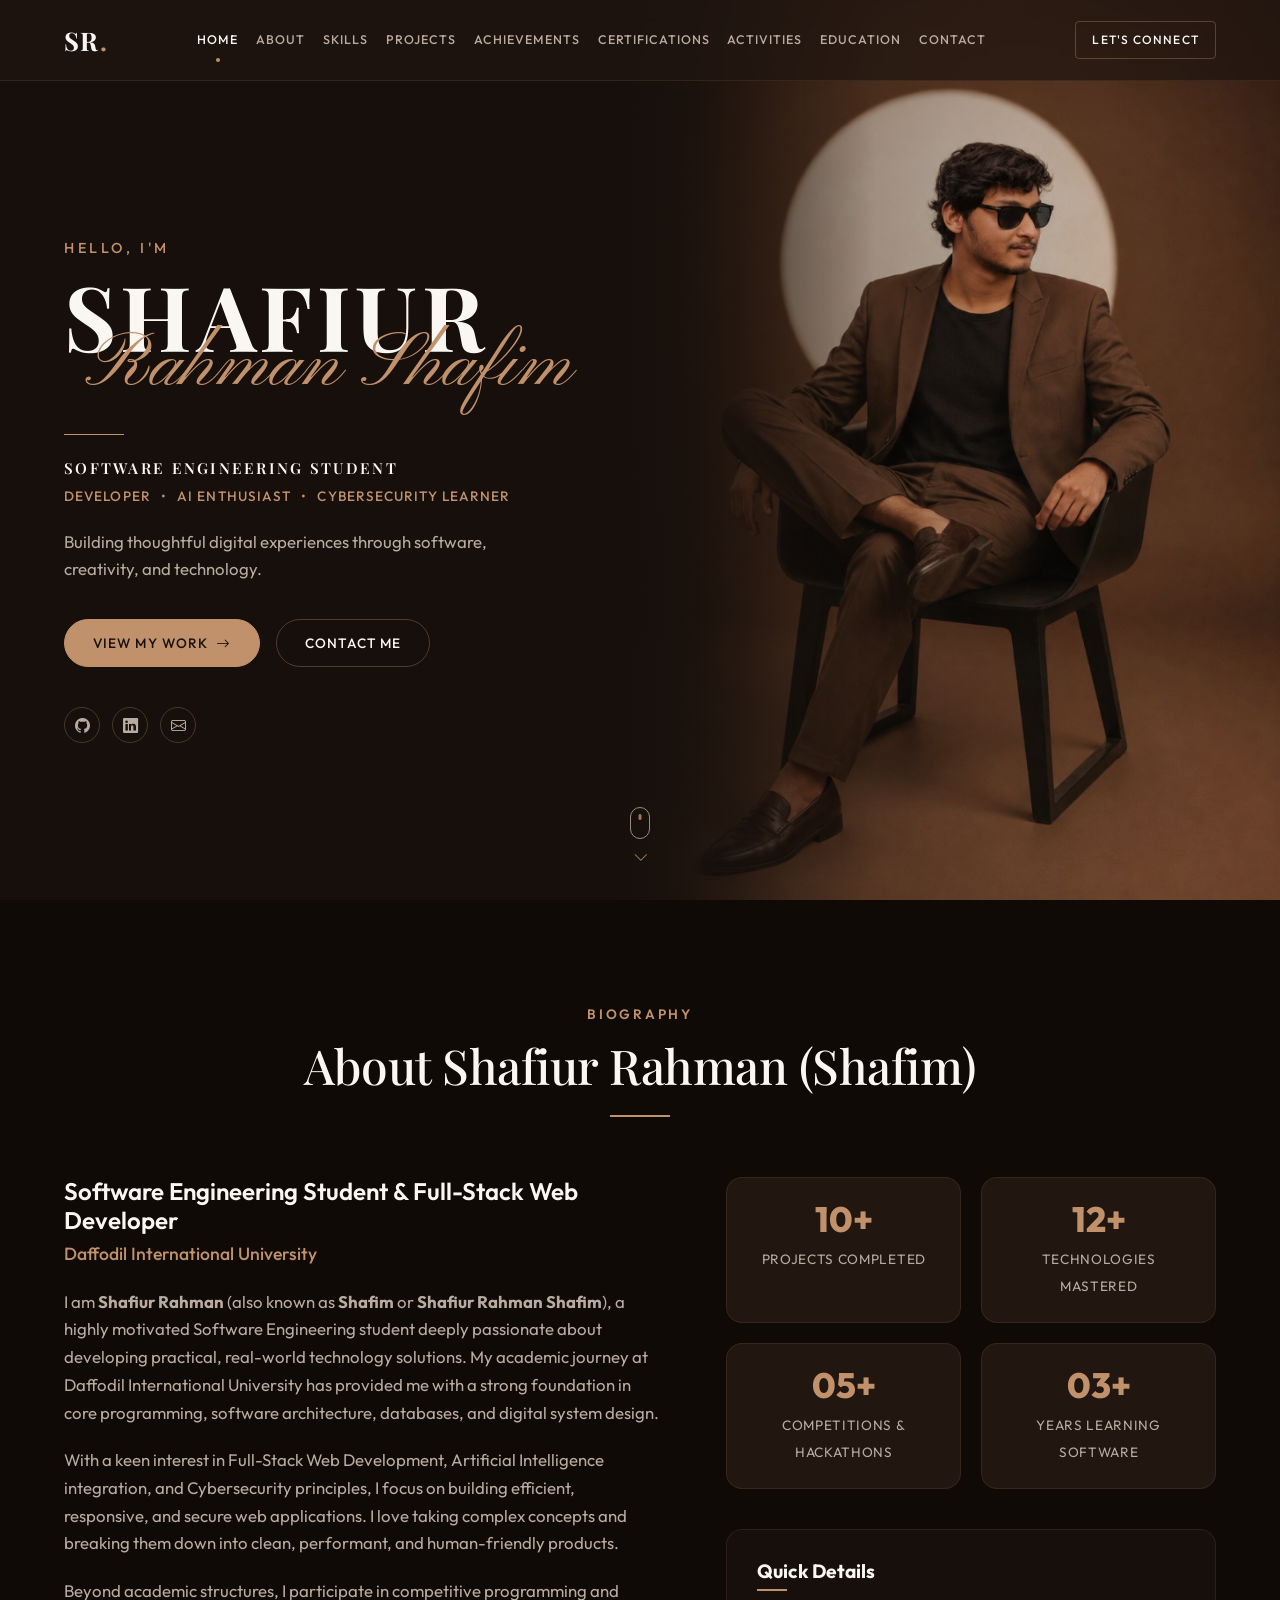
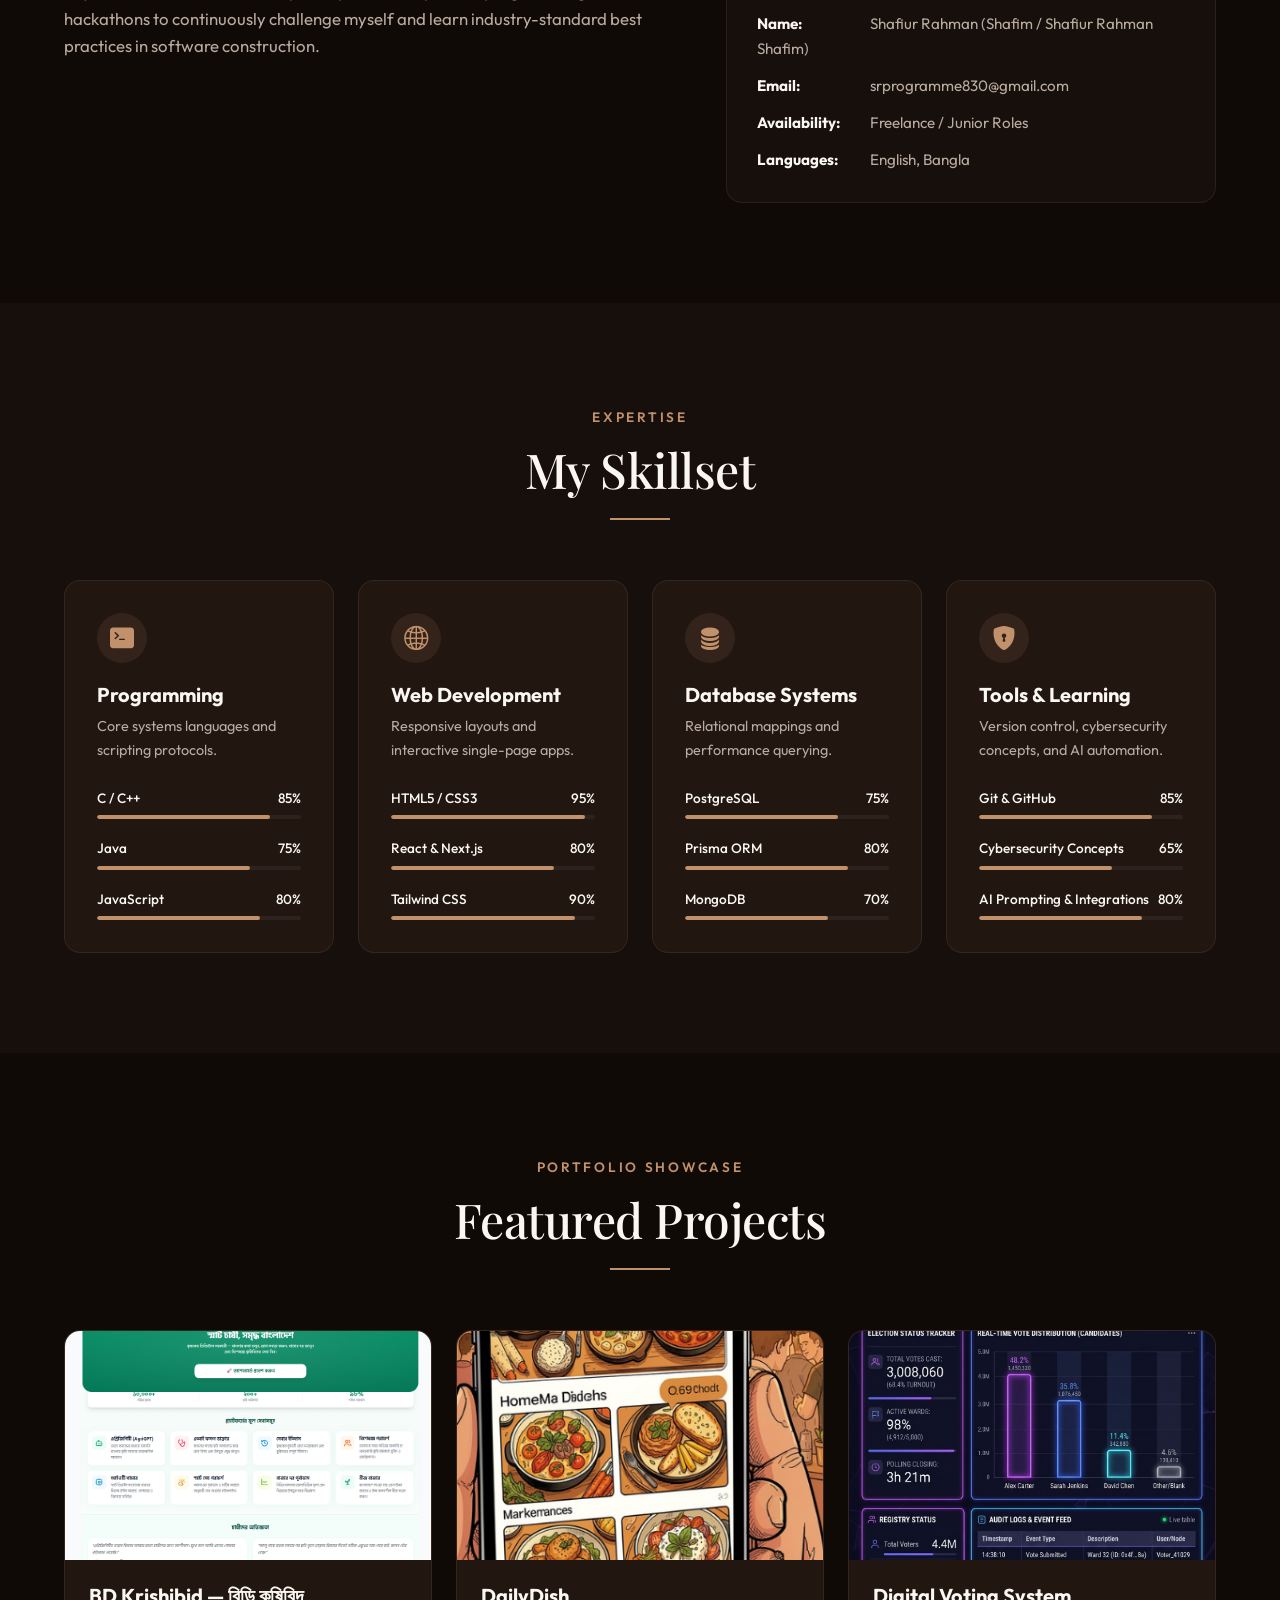
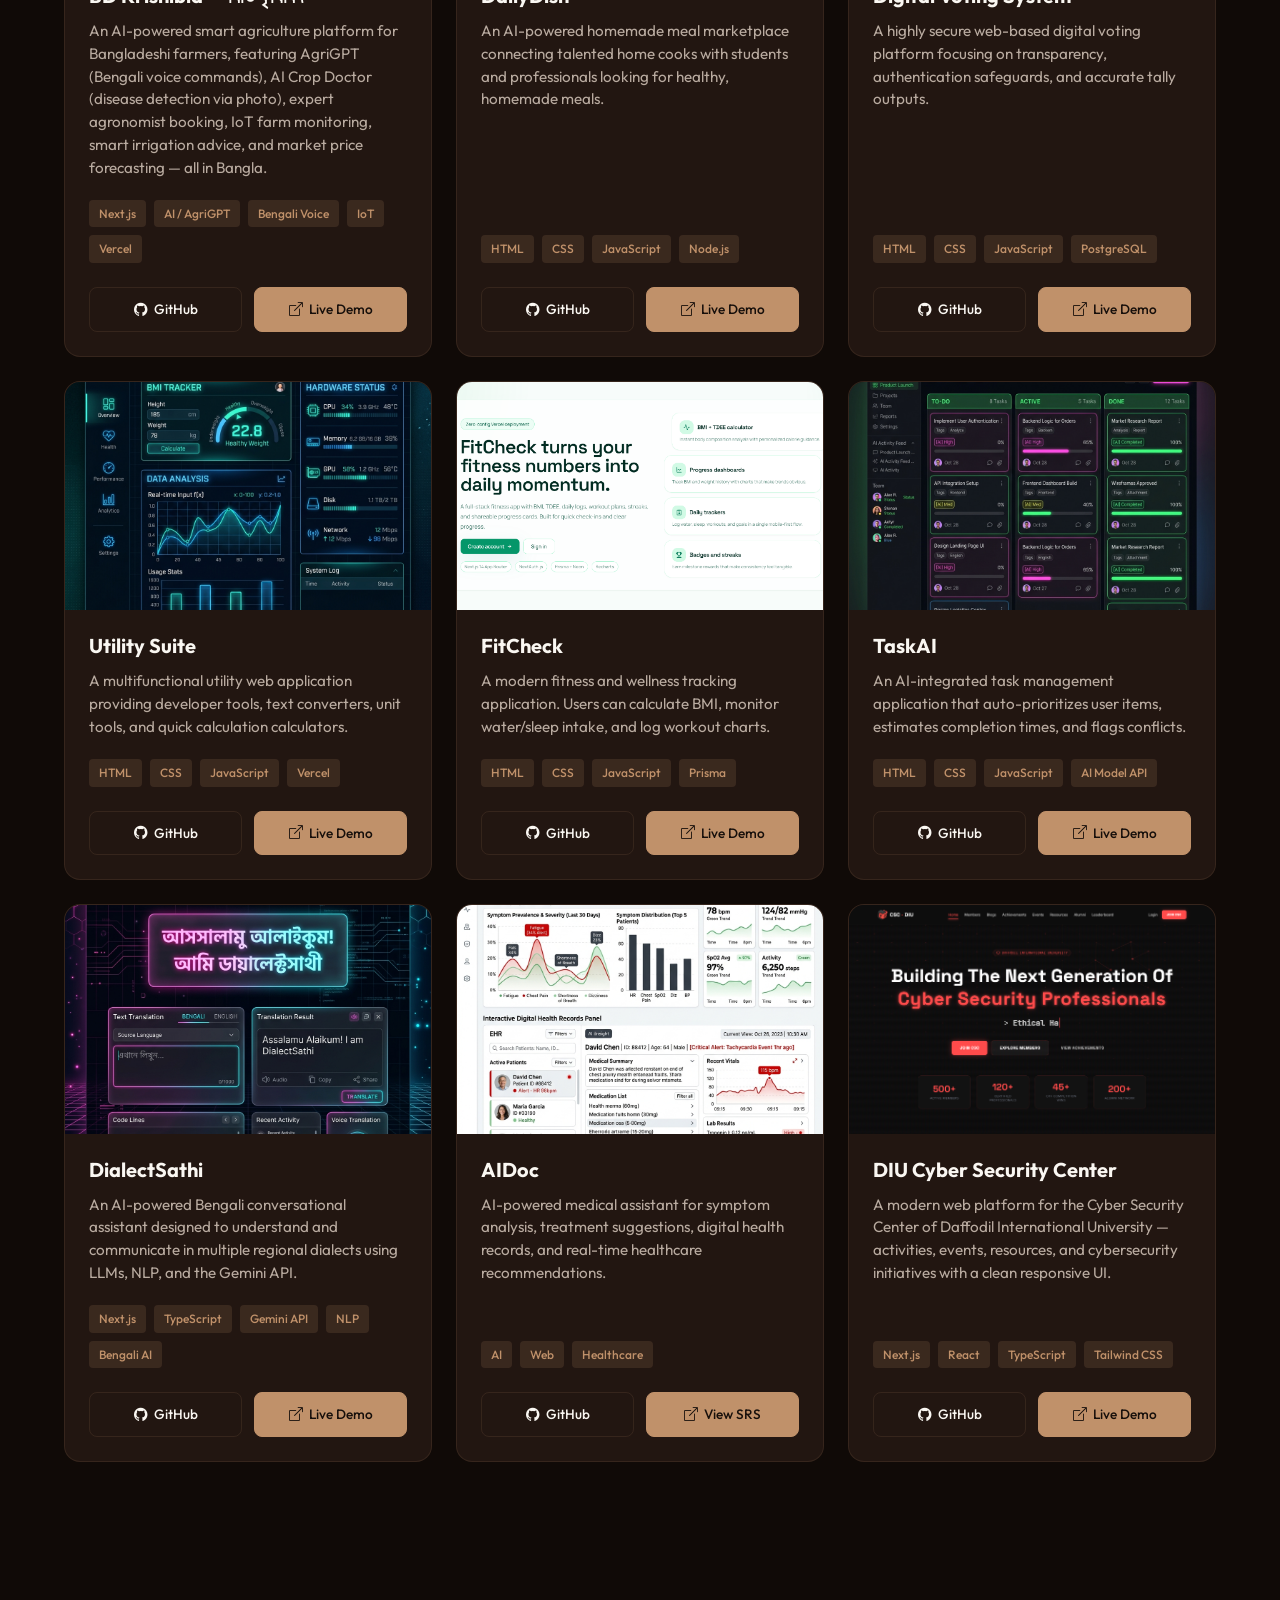
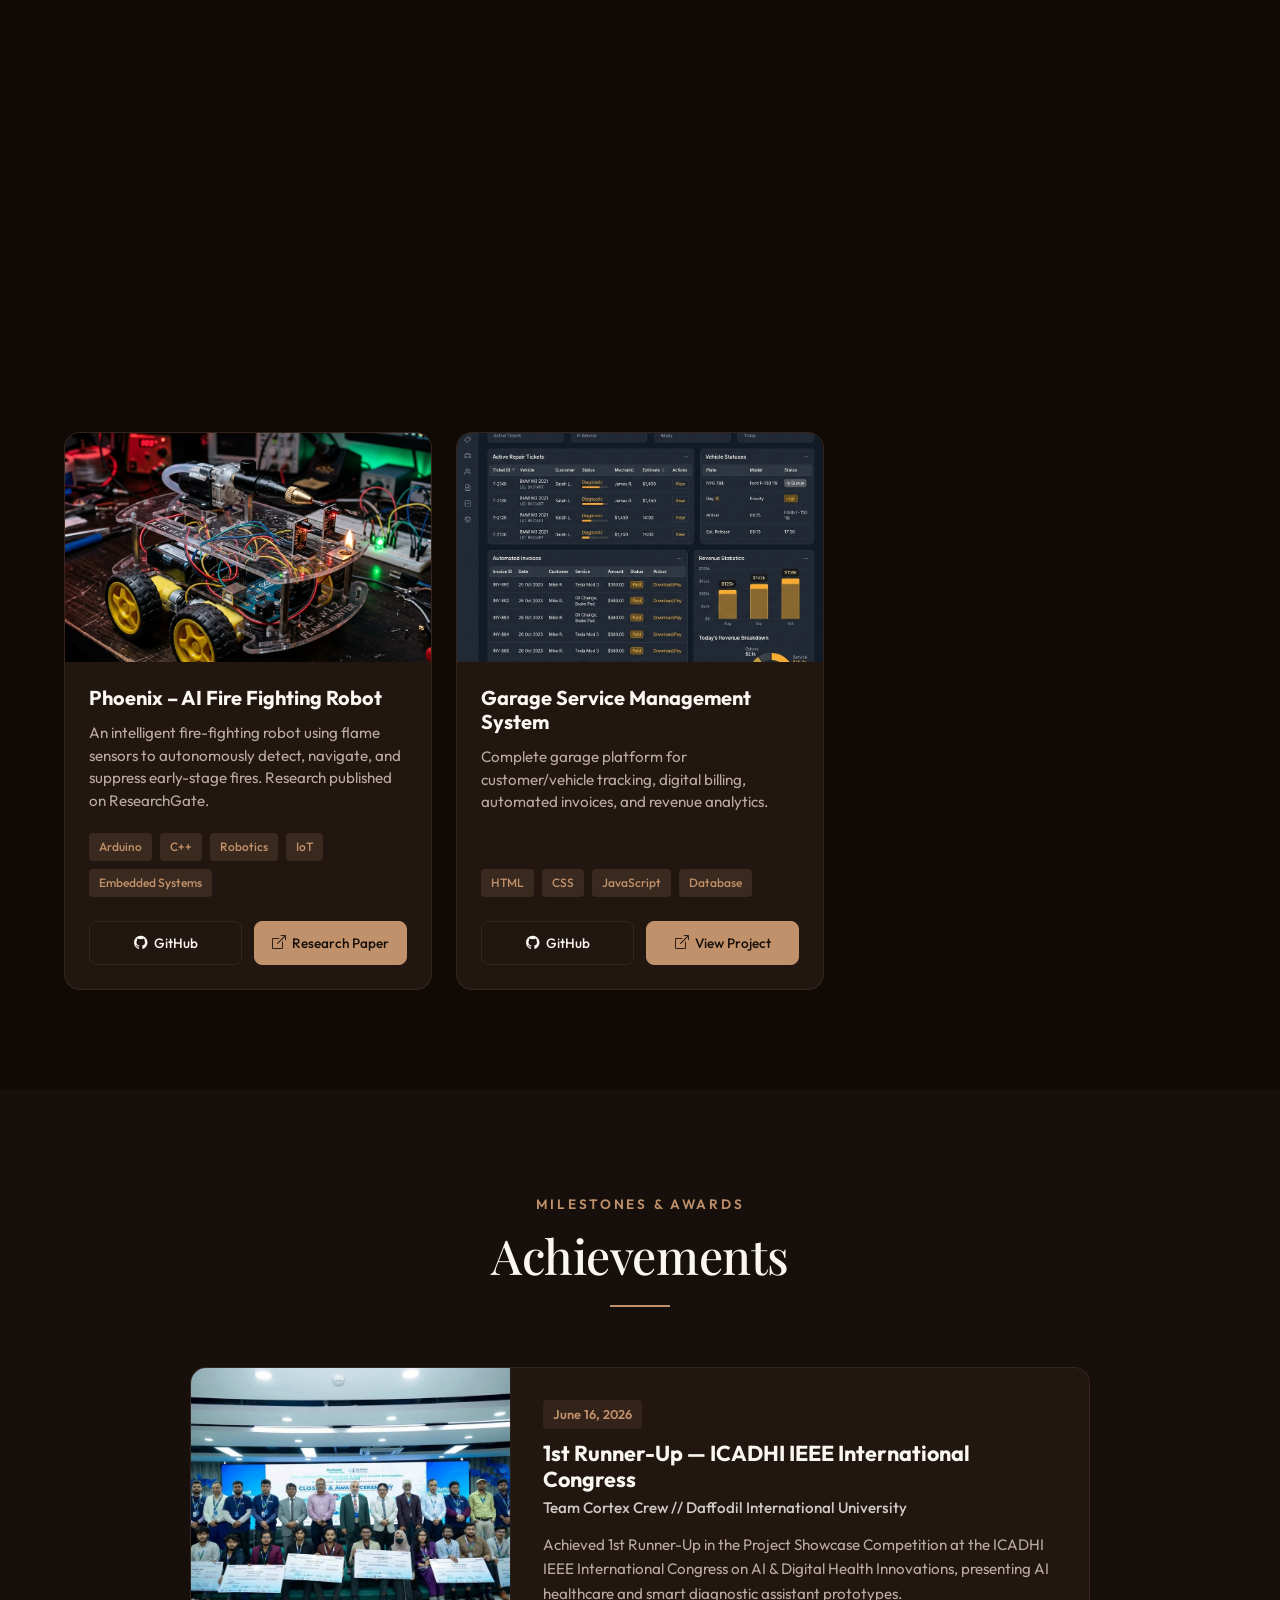
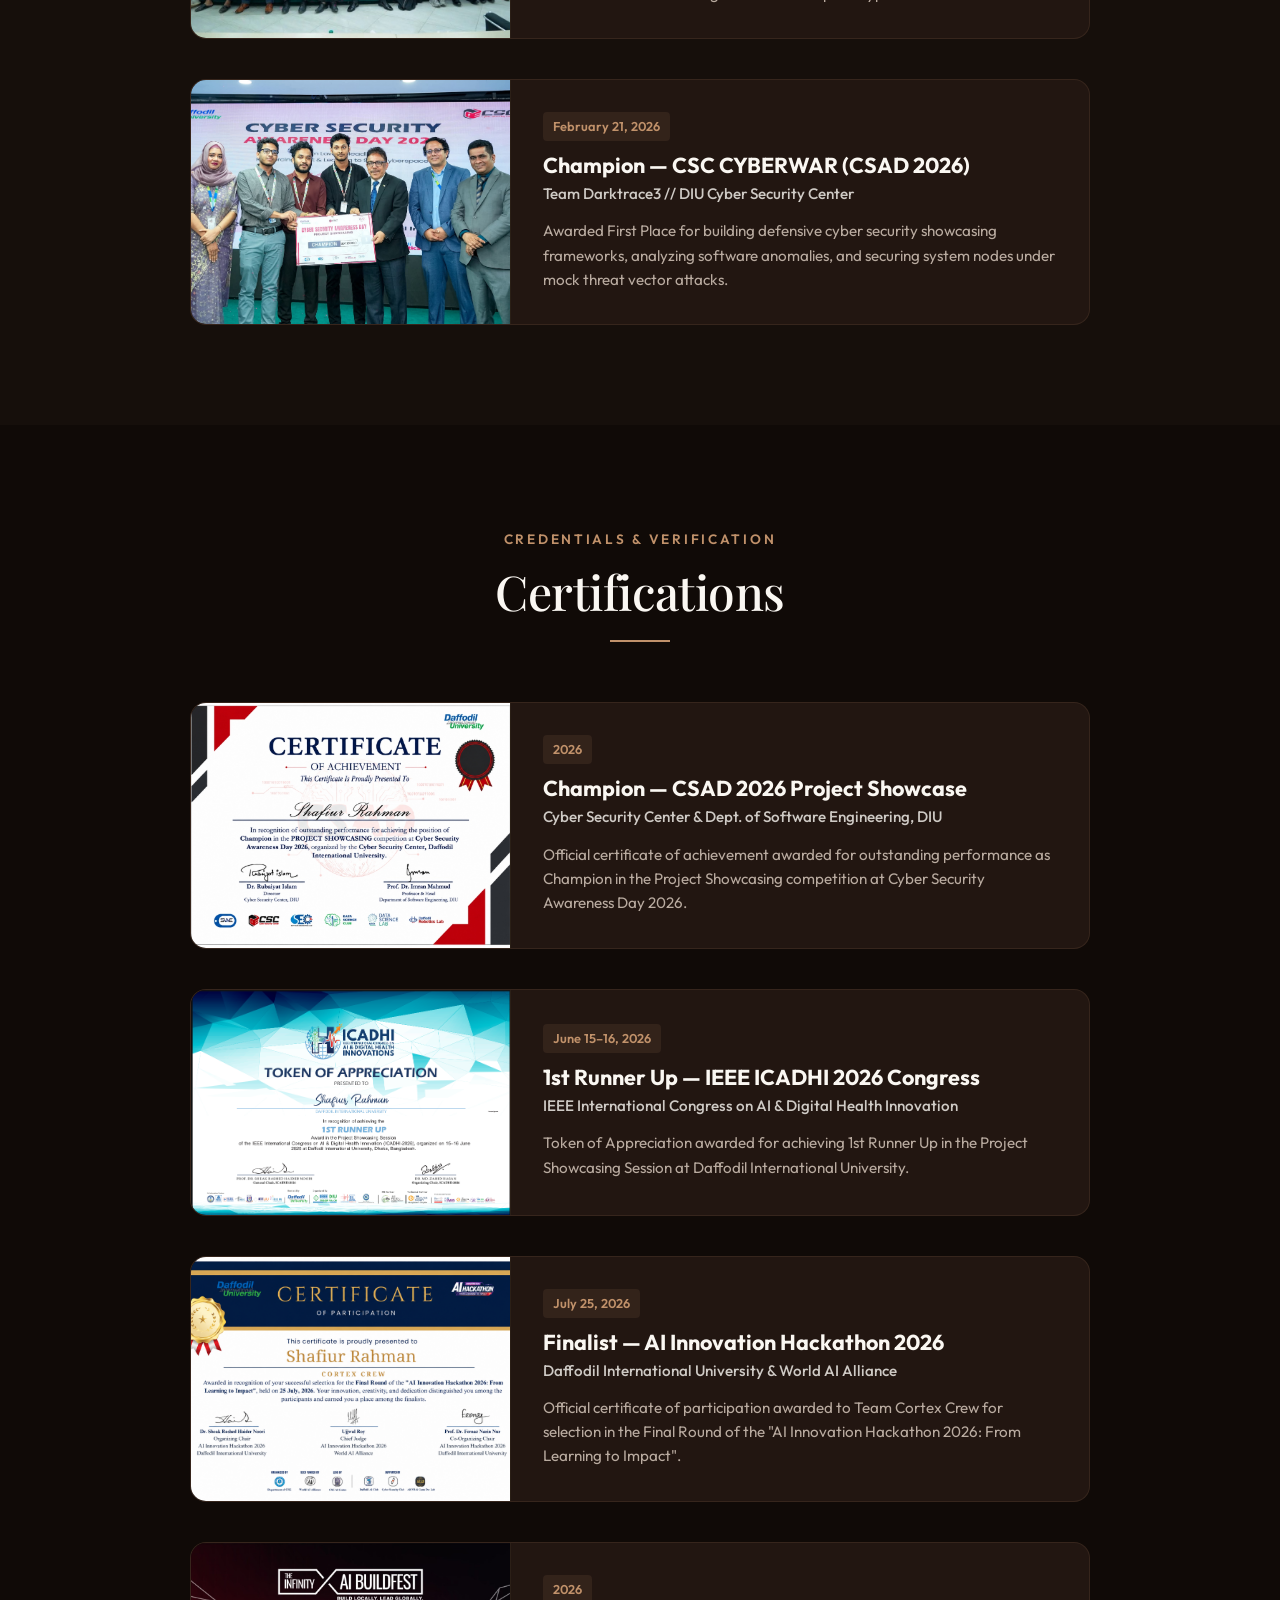
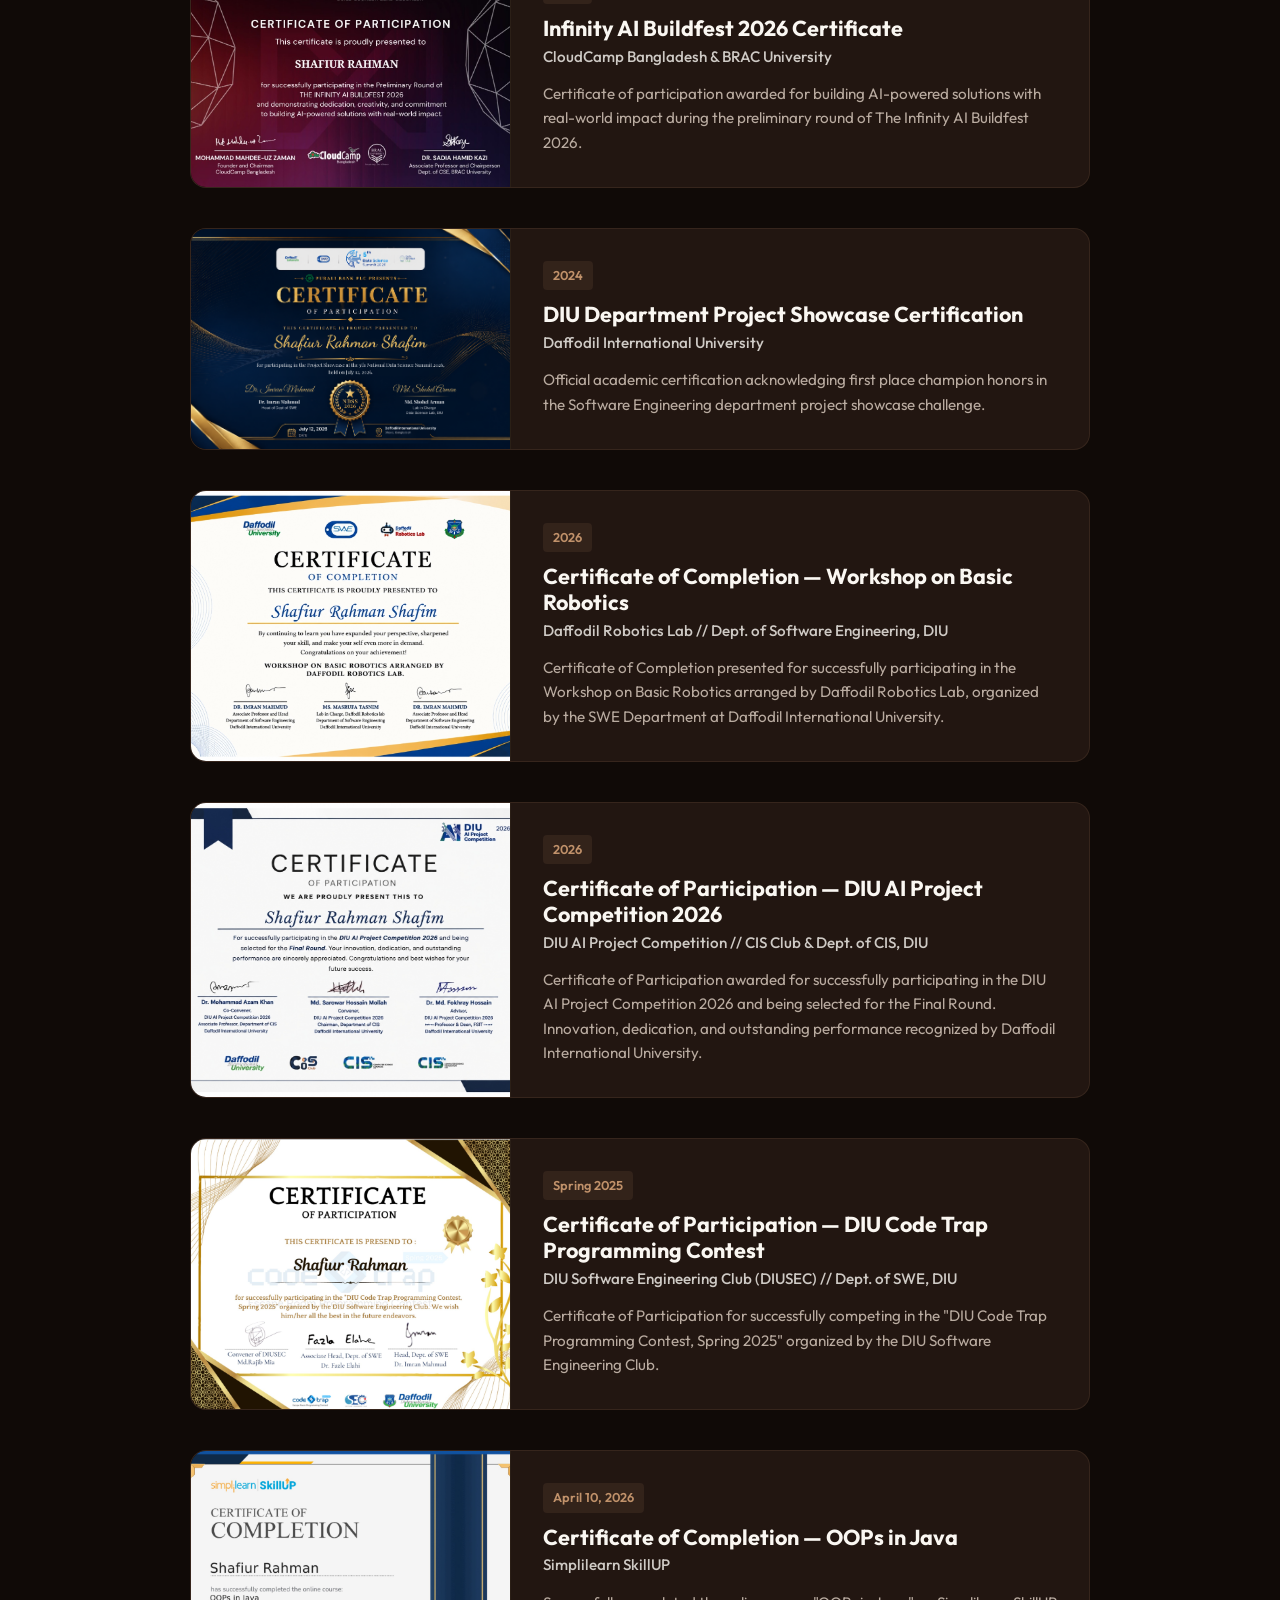
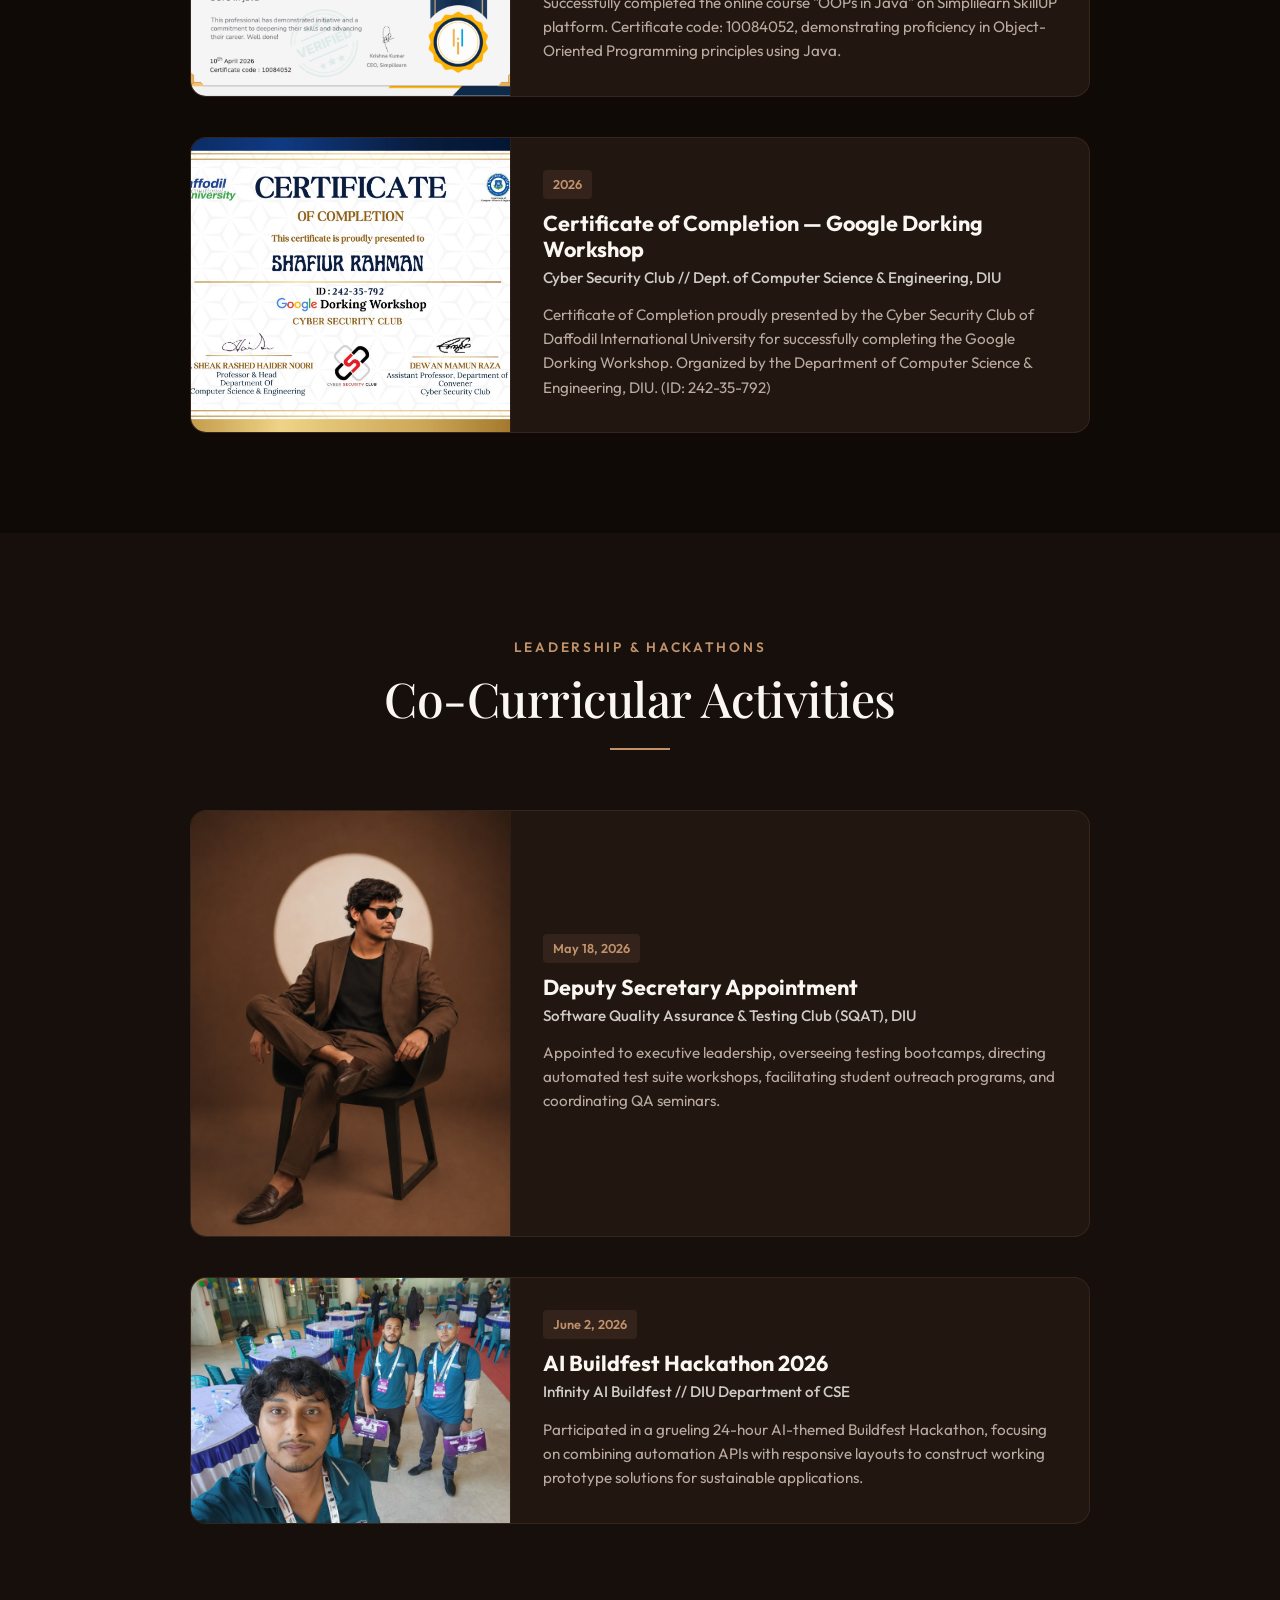
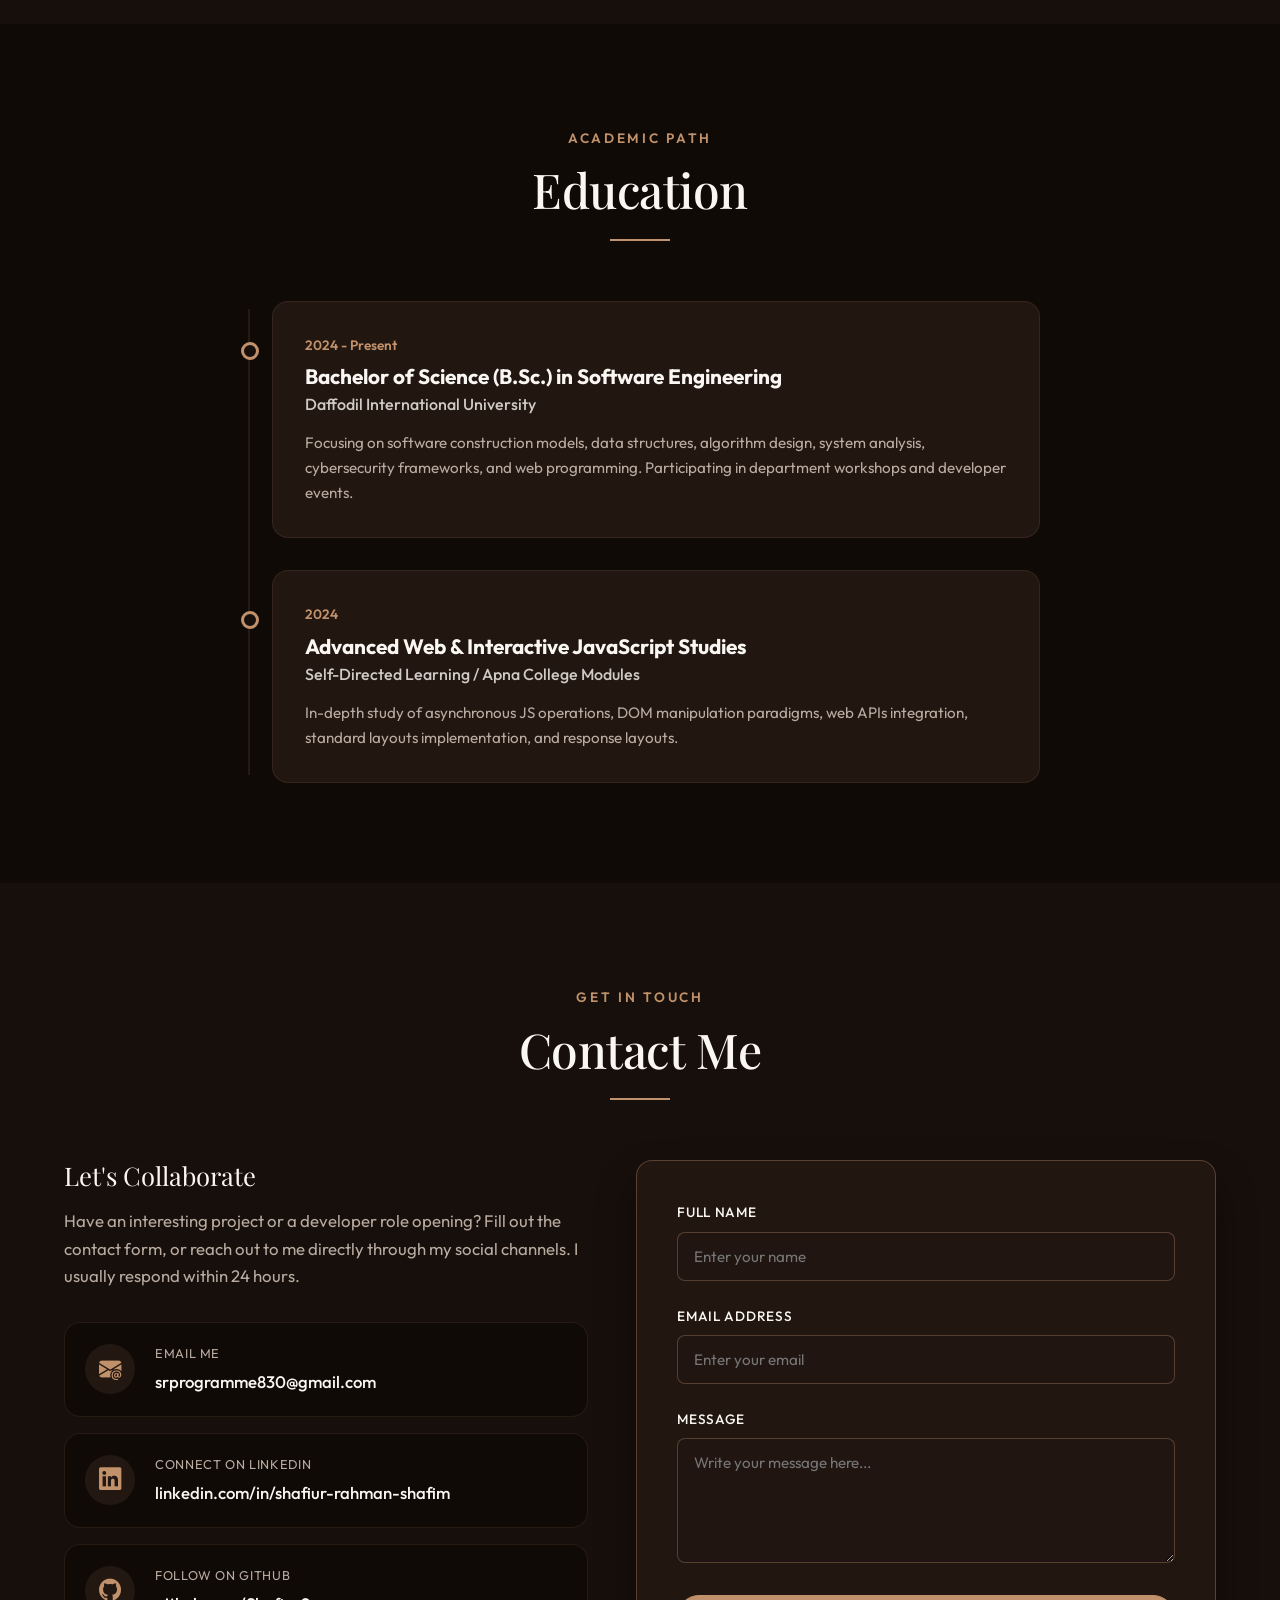
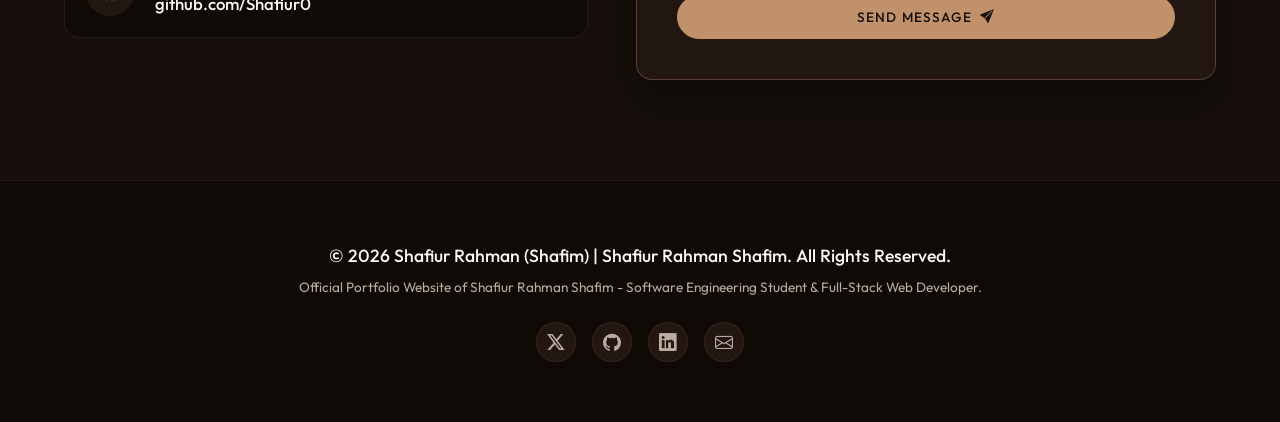
==== index.html @ f5b69ccc "feat(seo): Add comprehensive SEO meta tags, JSON-LD Schema, sitemap.xml, robots.txt, and vercel.json" ====
<!DOCTYPE html>
<html lang="en">
<head>
  <meta charset="UTF-8">
  <meta name="viewport" content="width=device-width, initial-scale=1.0">
  
  <!-- Primary Meta Tags -->
  <title>Shafiur Rahman (Shafim) | Shafiur Rahman Shafim - Software Engineer Portfolio</title>
  <meta name="title" content="Shafiur Rahman (Shafim) | Shafiur Rahman Shafim - Software Engineer Portfolio">
  <meta name="description" content="Official portfolio of Shafiur Rahman (Shafim / Shafiur Rahman Shafim) - Software Engineering Student at Daffodil International University, Full-Stack Web Developer, AI Enthusiast, and Cybersecurity Learner. Explore web applications, AI projects, certifications, and achievements.">
  <meta name="keywords" content="Shafiur Rahman, Shafim, Shafiur Rahman Shafim, Shafiur Rahman Portfolio, Shafim Portfolio, Shafiur Rahman Shafim Portfolio, Software Engineer, Full-Stack Developer, AI Developer, Daffodil International University, DIU, Shafiur0">
  <meta name="author" content="Shafiur Rahman (Shafim)">
  <meta name="robots" content="index, follow, max-image-preview:large, max-snippet:-1, max-video-preview:-1">
  <meta name="googlebot" content="index, follow, max-snippet:-1, max-image-preview:large">
  <meta name="bingbot" content="index, follow, max-snippet:-1, max-image-preview:large">
  <link rel="canonical" href="https://shafim.vercel.app/">
  
  <!-- Open Graph / Facebook / LinkedIn / Discord -->
  <meta property="og:type" content="profile">
  <meta property="og:url" content="https://shafim.vercel.app/">
  <meta property="og:title" content="Shafiur Rahman (Shafim) | Shafiur Rahman Shafim - Portfolio">
  <meta property="og:description" content="Official portfolio of Shafiur Rahman (Shafim / Shafiur Rahman Shafim) - Software Engineering Student, Full-Stack Web Developer, AI Enthusiast, and Cybersecurity Learner.">
  <meta property="og:image" content="https://shafim.vercel.app/shafiur.jpg">
  <meta property="og:image:alt" content="Shafiur Rahman (Shafim) Portrait">
  <meta property="og:site_name" content="Shafiur Rahman Shafim Portfolio">
  <meta property="profile:first_name" content="Shafiur">
  <meta property="profile:last_name" content="Rahman">
  <meta property="profile:username" content="Shafim">

  <!-- Twitter / X -->
  <meta name="twitter:card" content="summary_large_image">
  <meta name="twitter:url" content="https://shafim.vercel.app/">
  <meta name="twitter:title" content="Shafiur Rahman (Shafim) | Shafiur Rahman Shafim - Portfolio">
  <meta name="twitter:description" content="Official portfolio of Shafiur Rahman (Shafim / Shafiur Rahman Shafim) - Software Engineering Student, Full-Stack Web Developer, AI Enthusiast, and Cybersecurity Learner.">
  <meta name="twitter:image" content="https://shafim.vercel.app/shafiur.jpg">
  <meta name="twitter:image:alt" content="Shafiur Rahman (Shafim) Portrait">
  <meta name="twitter:site" content="@Shafiur792">
  <meta name="twitter:creator" content="@Shafiur792">

  <!-- Schema.org JSON-LD Structured Data for Search Engine Knowledge Graphs -->
  <script type="application/ld+json">
  {
    "@context": "https://schema.org",
    "@graph": [
      {
        "@type": "Person",
        "@id": "https://shafim.vercel.app/#person",
        "name": "Shafiur Rahman",
        "givenName": "Shafiur",
        "familyName": "Rahman",
        "additionalName": "Shafim",
        "alternateName": [
          "Shafim",
          "Shafiur Rahman Shafim",
          "Shafiur0",
          "Shafiur Rahman (Shafim)"
        ],
        "url": "https://shafim.vercel.app/",
        "image": {
          "@type": "ImageObject",
          "url": "https://shafim.vercel.app/shafiur.jpg",
          "caption": "Shafiur Rahman (Shafim) Portrait"
        },
        "jobTitle": "Software Engineer & Full-Stack Web Developer",
        "alumniOf": {
          "@type": "EducationalOrganization",
          "name": "Daffodil International University",
          "sameAs": "https://daffodilvarsity.edu.bd/"
        },
        "sameAs": [
          "https://github.com/Shafiur0",
          "https://www.linkedin.com/in/shafiur-rahman-shafim-87383a316/",
          "https://x.com/Shafiur792",
          "https://shafim.vercel.app/"
        ],
        "email": "mailto:srprogramme830@gmail.com",
        "description": "Shafiur Rahman (Shafim / Shafiur Rahman Shafim) is a Software Engineering Student at Daffodil International University, Full-Stack Web Developer, AI Enthusiast, and Cybersecurity Learner."
      },
      {
        "@type": "WebSite",
        "@id": "https://shafim.vercel.app/#website",
        "url": "https://shafim.vercel.app/",
        "name": "Shafiur Rahman Shafim Portfolio",
        "alternateName": [
          "Shafim Portfolio",
          "Shafiur Rahman Portfolio",
          "Shafiur Rahman Shafim Official Website"
        ],
        "publisher": {
          "@id": "https://shafim.vercel.app/#person"
        },
        "inLanguage": "en-US"
      },
      {
        "@type": "ProfilePage",
        "@id": "https://shafim.vercel.app/#webpage",
        "url": "https://shafim.vercel.app/",
        "name": "Shafiur Rahman (Shafim) | Shafiur Rahman Shafim - Software Engineer Portfolio",
        "isPartOf": {
          "@id": "https://shafim.vercel.app/#website"
        },
        "about": {
          "@id": "https://shafim.vercel.app/#person"
        },
        "mainEntity": {
          "@id": "https://shafim.vercel.app/#person"
        }
      }
    ]
  }
  </script>

  <!-- Premium Fonts (Outfit for sans-serif, Playfair Display for headers, Pinyon Script for luxury signature) -->
  <link rel="preconnect" href="https://fonts.googleapis.com">
  <link rel="preconnect" href="https://fonts.gstatic.com" crossorigin>
  <link href="https://fonts.googleapis.com/css2?family=Outfit:wght@300;400;500;600;700;800;900&family=Playfair+Display:ital,wght@0,400..900;1,400..900&family=Pinyon+Script&display=swap" rel="stylesheet">
  
  <!-- Bootstrap Icons CDN for navigation and social icons -->
  <link rel="stylesheet" href="https://cdn.jsdelivr.net/npm/bootstrap-icons@1.11.3/font/bootstrap-icons.min.css">
  
  <!-- Project Custom Stylesheet -->
  <link rel="stylesheet" href="style.css">
</head>
<body>

  <!-- ==================== HEADER / NAVIGATION ==================== -->
  <header id="header-nav" class="floating-header">
    <div class="nav-container">
      <!-- Left: Brand Logo -->
      <a href="#home" class="logo-brand">
        SR<span class="logo-accent">.</span>
      </a>
      
      <!-- Center: Desktop Navigation Menu -->
      <nav id="navbar" class="nav-menu">
        <ul class="nav-list">
          <li><a href="#home" class="nav-link active">Home</a></li>
          <li><a href="#about" class="nav-link">About</a></li>
          <li><a href="#skills" class="nav-link">Skills</a></li>
          <li><a href="#projects" class="nav-link">Projects</a></li>
          <li><a href="#achievements" class="nav-link">Achievements</a></li>
          <li><a href="#certifications" class="nav-link">Certifications</a></li>
          <li><a href="#activities" class="nav-link">Activities</a></li>
          <li><a href="#education" class="nav-link">Education</a></li>
          <li><a href="#contact" class="nav-link">Contact</a></li>
        </ul>
      </nav>

      <!-- Right: Navigation CTA Button -->
      <div class="nav-cta-wrapper">
        <a href="#contact" class="btn btn-nav-connect">Let's Connect</a>
      </div>

      <!-- Mobile Nav Toggle Icon -->
      <button id="mobile-toggle" class="mobile-nav-toggle" aria-label="Toggle Navigation menu">
        <i class="bi bi-list"></i>
      </button>
    </div>
  </header>

  <!-- ==================== HERO / HOME SECTION ==================== -->
  <section id="home" class="hero-section">
    <!-- Left/Back Image Container for shafiur.jpg -->
    <div class="hero-image-container">
      <img src="shafiur.jpg" alt="Shafiur Rahman (Shafim) - Shafiur Rahman Shafim Portfolio Portrait" class="hero-portrait-img">
    </div>
    
    <!-- Blended dark cinematic background overlay overlaying shafiur.jpg -->
    <div class="hero-bg-overlay"></div>
    
    <div class="hero-container">
      <div class="hero-text-content">
        <!-- Sub-greeting -->
        <span class="hero-hello animate-fade-in-up">Hello, I'm</span>
        
        <!-- Big Serif name with signature overlay -->
        <h1 class="hero-title animate-fade-in-up" aria-label="Shafiur Rahman Shafim (Shafim)">
          <span class="first-name">SHAFIUR</span>
          <span class="signature-name">Rahman Shafim</span>
        </h1>
        
        <!-- Horizontal divider line -->
        <div class="hero-divider animate-fade-in-up"></div>
        
        <!-- Sub-roles badges and titles -->
        <h2 class="hero-badge-title animate-fade-in-up">Software Engineering Student</h2>
        
        <p class="hero-subtitle animate-fade-in-up">
          Developer <span class="accent-dot">•</span> AI Enthusiast <span class="accent-dot">•</span> Cybersecurity Learner
        </p>
        
        <p class="hero-description animate-fade-in-up">
          Building thoughtful digital experiences through software, creativity, and technology.
        </p>
        
        <!-- CTA buttons -->
        <div class="hero-ctas animate-fade-in-up">
          <a href="#projects" class="btn btn-primary">View My Work <i class="bi bi-arrow-right"></i></a>
          <a href="#contact" class="btn btn-secondary">Contact Me</a>
        </div>

        <!-- Social Icons at bottom left of hero -->
        <div class="hero-socials animate-fade-in-up">
          <a href="https://github.com/Shafiur0" target="_blank" rel="noopener noreferrer" aria-label="GitHub"><i class="bi bi-github"></i></a>
          <a href="https://www.linkedin.com/in/shafiur-rahman-shafim-87383a316/" target="_blank" rel="noopener noreferrer" aria-label="LinkedIn"><i class="bi bi-linkedin"></i></a>
          <a href="mailto:srprogramme830@gmail.com" aria-label="Email"><i class="bi bi-envelope"></i></a>
        </div>
      </div>
    </div>

    <!-- Scroll down mouse indicator at center bottom -->
    <div class="scroll-indicator">
      <span class="scroll-mouse">
        <span class="scroll-wheel"></span>
      </span>
      <i class="bi bi-chevron-down scroll-arrow"></i>
    </div>
  </section>

  <!-- ==================== ABOUT SECTION ==================== -->
  <section id="about" class="section section-about">
    <div class="container">
      <div class="section-title reveal">
        <span class="section-subtitle">Biography</span>
        <h2>About Shafiur Rahman (Shafim)</h2>
        <div class="title-divider"></div>
      </div>
      
      <div class="about-grid">
        <!-- Left Column: Biography Info -->
        <div class="about-left reveal">
          <h3 class="about-greeting">Software Engineering Student &amp; Full-Stack Web Developer</h3>
          <h4 class="about-inst">Daffodil International University</h4>
          
          <p class="about-paragraph">
            I am <strong>Shafiur Rahman</strong> (also known as <strong>Shafim</strong> or <strong>Shafiur Rahman Shafim</strong>), a highly motivated Software Engineering student deeply passionate about developing practical, real-world technology solutions. My academic journey at Daffodil International University has provided me with a strong foundation in core programming, software architecture, databases, and digital system design.
          </p>
          <p class="about-paragraph">
            With a keen interest in Full-Stack Web Development, Artificial Intelligence integration, and Cybersecurity principles, I focus on building efficient, responsive, and secure web applications. I love taking complex concepts and breaking them down into clean, performant, and human-friendly products.
          </p>
          <p class="about-paragraph">
            Beyond academic structures, I participate in competitive programming and hackathons to continuously challenge myself and learn industry-standard best practices in software construction.
          </p>
        </div>
        
        <!-- Right Column: Personal Highlights & Statistics (Box Model Demo) -->
        <div class="about-right reveal">
          <div class="stats-grid">
            <!-- Box Model Demo: stats-card displays clear paddings, margins, and borders -->
            <div class="stats-card">
              <span class="stats-number">10+</span>
              <span class="stats-label">Projects Completed</span>
            </div>
            
            <div class="stats-card">
              <span class="stats-number">12+</span>
              <span class="stats-label">Technologies Mastered</span>
            </div>
            
            <div class="stats-card">
              <span class="stats-number">05+</span>
              <span class="stats-label">Competitions &amp; Hackathons</span>
            </div>
            
            <div class="stats-card">
              <span class="stats-number">03+</span>
              <span class="stats-label">Years Learning Software</span>
            </div>
          </div>
          
          <div class="personal-details">
            <h3>Quick Details</h3>
            <ul class="details-list">
              <li><strong>Name:</strong> Shafiur Rahman (Shafim / Shafiur Rahman Shafim)</li>
              <li><strong>Email:</strong> srprogramme830@gmail.com</li>
              <li><strong>Availability:</strong> Freelance / Junior Roles</li>
              <li><strong>Languages:</strong> English, Bangla</li>
            </ul>
          </div>
        </div>
      </div>
    </div>
  </section>

  <!-- ==================== SKILLS SECTION ==================== -->
  <section id="skills" class="section section-skills">
    <div class="container">
      <div class="section-title reveal">
        <span class="section-subtitle">Expertise</span>
        <h2>My Skillset</h2>
        <div class="title-divider"></div>
      </div>
      
      <div class="skills-grid">
        <!-- Programming Category -->
        <div class="skill-category-card reveal">
          <div class="category-icon"><i class="bi bi-terminal-fill"></i></div>
          <h3>Programming</h3>
          <p class="category-desc">Core systems languages and scripting protocols.</p>
          
          <div class="skill-items">
            <div class="skill-item">
              <div class="skill-meta"><span>C / C++</span><span class="skill-percentage">85%</span></div>
              <div class="skill-bar-bg"><div class="skill-bar-fill" style="width: 85%"></div></div>
            </div>
            <div class="skill-item">
              <div class="skill-meta"><span>Java</span><span class="skill-percentage">75%</span></div>
              <div class="skill-bar-bg"><div class="skill-bar-fill" style="width: 75%"></div></div>
            </div>
            <div class="skill-item">
              <div class="skill-meta"><span>JavaScript</span><span class="skill-percentage">80%</span></div>
              <div class="skill-bar-bg"><div class="skill-bar-fill" style="width: 80%"></div></div>
            </div>
          </div>
        </div>
        
        <!-- Web Category -->
        <div class="skill-category-card reveal">
          <div class="category-icon"><i class="bi bi-globe2"></i></div>
          <h3>Web Development</h3>
          <p class="category-desc">Responsive layouts and interactive single-page apps.</p>
          
          <div class="skill-items">
            <div class="skill-item">
              <div class="skill-meta"><span>HTML5 / CSS3</span><span class="skill-percentage">95%</span></div>
              <div class="skill-bar-bg"><div class="skill-bar-fill" style="width: 95%"></div></div>
            </div>
            <div class="skill-item">
              <div class="skill-meta"><span>React &amp; Next.js</span><span class="skill-percentage">80%</span></div>
              <div class="skill-bar-bg"><div class="skill-bar-fill" style="width: 80%"></div></div>
            </div>
            <div class="skill-item">
              <div class="skill-meta"><span>Tailwind CSS</span><span class="skill-percentage">90%</span></div>
              <div class="skill-bar-bg"><div class="skill-bar-fill" style="width: 90%"></div></div>
            </div>
          </div>
        </div>
        
        <!-- Database Category -->
        <div class="skill-category-card reveal">
          <div class="category-icon"><i class="bi bi-database-fill"></i></div>
          <h3>Database Systems</h3>
          <p class="category-desc">Relational mappings and performance querying.</p>
          
          <div class="skill-items">
            <div class="skill-item">
              <div class="skill-meta"><span>PostgreSQL</span><span class="skill-percentage">75%</span></div>
              <div class="skill-bar-bg"><div class="skill-bar-fill" style="width: 75%"></div></div>
            </div>
            <div class="skill-item">
              <div class="skill-meta"><span>Prisma ORM</span><span class="skill-percentage">80%</span></div>
              <div class="skill-bar-bg"><div class="skill-bar-fill" style="width: 80%"></div></div>
            </div>
            <div class="skill-item">
              <div class="skill-meta"><span>MongoDB</span><span class="skill-percentage">70%</span></div>
              <div class="skill-bar-bg"><div class="skill-bar-fill" style="width: 70%"></div></div>
            </div>
          </div>
        </div>
        
        <!-- Other / Tools Category -->
        <div class="skill-category-card reveal">
          <div class="category-icon"><i class="bi bi-shield-lock-fill"></i></div>
          <h3>Tools &amp; Learning</h3>
          <p class="category-desc">Version control, cybersecurity concepts, and AI automation.</p>
          
          <div class="skill-items">
            <div class="skill-item">
              <div class="skill-meta"><span>Git &amp; GitHub</span><span class="skill-percentage">85%</span></div>
              <div class="skill-bar-bg"><div class="skill-bar-fill" style="width: 85%"></div></div>
            </div>
            <div class="skill-item">
              <div class="skill-meta"><span>Cybersecurity Concepts</span><span class="skill-percentage">65%</span></div>
              <div class="skill-bar-bg"><div class="skill-bar-fill" style="width: 65%"></div></div>
            </div>
            <div class="skill-item">
              <div class="skill-meta"><span>AI Prompting &amp; Integrations</span><span class="skill-percentage">80%</span></div>
              <div class="skill-bar-bg"><div class="skill-bar-fill" style="width: 80%"></div></div>
            </div>
          </div>
        </div>
      </div>
    </div>
  </section>

  <!-- ==================== PROJECTS SECTION ==================== -->
  <section id="projects" class="section section-projects">
    <div class="container">
      <div class="section-title reveal">
        <span class="section-subtitle">Portfolio Showcase</span>
        <h2>Featured Projects</h2>
        <div class="title-divider"></div>
      </div>
      
      <div class="projects-grid">
        <!-- 1. BD Krishibid -->
        <article class="project-card reveal">
          <div class="project-image-wrapper">
            <img src="krishibid_preview.png" alt="BD Krishibid Smart Farming Platform Screenshot" class="project-img">
            <div class="project-hover-overlay">
              <span class="view-details-tag">AI Smart Farming</span>
            </div>
          </div>
          <div class="project-content">
            <h3>BD Krishibid — বিডি কৃষিবিদ</h3>
            <p class="project-desc">An AI-powered smart agriculture platform for Bangladeshi farmers, featuring AgriGPT (Bengali voice commands), AI Crop Doctor (disease detection via photo), expert agronomist booking, IoT farm monitoring, smart irrigation advice, and market price forecasting — all in Bangla.</p>
            <div class="project-tags">
              <span class="ptag">Next.js</span>
              <span class="ptag">AI / AgriGPT</span>
              <span class="ptag">Bengali Voice</span>
              <span class="ptag">IoT</span>
              <span class="ptag">Vercel</span>
            </div>
            <div class="project-links">
              <a href="https://github.com/Shafiur0" class="btn-proj btn-proj-git" target="_blank" rel="noopener noreferrer"><i class="bi bi-github"></i> GitHub</a>
              <a href="https://bd-krishibid.vercel.app/" class="btn-proj btn-proj-live" target="_blank" rel="noopener noreferrer"><i class="bi bi-box-arrow-up-right"></i> Live Demo</a>
            </div>
          </div>
        </article>
        
        <!-- 2. DailyDish -->
        <article class="project-card reveal">
          <div class="project-image-wrapper">
            <img src="dailydish_preview.png" alt="DailyDish Platform Screenshot" class="project-img">
            <div class="project-hover-overlay">
              <span class="view-details-tag">Food Marketplace</span>
            </div>
          </div>
          <div class="project-content">
            <h3>DailyDish</h3>
            <p class="project-desc">An AI-powered homemade meal marketplace connecting talented home cooks with students and professionals looking for healthy, homemade meals.</p>
            <div class="project-tags">
              <span class="ptag">HTML</span>
              <span class="ptag">CSS</span>
              <span class="ptag">JavaScript</span>
              <span class="ptag">Node.js</span>
            </div>
            <div class="project-links">
              <a href="https://github.com/Shafiur0" class="btn-proj btn-proj-git" target="_blank" rel="noopener noreferrer"><i class="bi bi-github"></i> GitHub</a>
              <a href="#" class="btn-proj btn-proj-live"><i class="bi bi-box-arrow-up-right"></i> Live Demo</a>
            </div>
          </div>
        </article>

        <!-- 3. Digital Voting System -->
        <article class="project-card reveal">
          <div class="project-image-wrapper">
            <img src="voting_system_preview.png" alt="Digital Voting Platform Screenshot" class="project-img">
            <div class="project-hover-overlay">
              <span class="view-details-tag">Web-based Voting</span>
            </div>
          </div>
          <div class="project-content">
            <h3>Digital Voting System</h3>
            <p class="project-desc">A highly secure web-based digital voting platform focusing on transparency, authentication safeguards, and accurate tally outputs.</p>
            <div class="project-tags">
              <span class="ptag">HTML</span>
              <span class="ptag">CSS</span>
              <span class="ptag">JavaScript</span>
              <span class="ptag">PostgreSQL</span>
            </div>
            <div class="project-links">
              <a href="https://github.com/Shafiur0" class="btn-proj btn-proj-git" target="_blank" rel="noopener noreferrer"><i class="bi bi-github"></i> GitHub</a>
              <a href="#" class="btn-proj btn-proj-live"><i class="bi bi-box-arrow-up-right"></i> Live Demo</a>
            </div>
          </div>
        </article>

        <!-- 4. Utility Suite -->
        <article class="project-card reveal">
          <div class="project-image-wrapper">
            <img src="utility_suite_preview.png" alt="Utility Suite Screenshot" class="project-img">
            <div class="project-hover-overlay">
              <span class="view-details-tag">Multifunctional Tools</span>
            </div>
          </div>
          <div class="project-content">
            <h3>Utility Suite</h3>
            <p class="project-desc">A multifunctional utility web application providing developer tools, text converters, unit tools, and quick calculation calculators.</p>
            <div class="project-tags">
              <span class="ptag">HTML</span>
              <span class="ptag">CSS</span>
              <span class="ptag">JavaScript</span>
              <span class="ptag">Vercel</span>
            </div>
            <div class="project-links">
              <a href="https://github.com/Shafiur0/utility-suite" class="btn-proj btn-proj-git" target="_blank" rel="noopener noreferrer"><i class="bi bi-github"></i> GitHub</a>
              <a href="https://shafiur-rahman-web-portfolio.vercel.app/" class="btn-proj btn-proj-live" target="_blank" rel="noopener noreferrer"><i class="bi bi-box-arrow-up-right"></i> Live Demo</a>
            </div>
          </div>
        </article>

        <!-- 5. FitCheck -->
        <article class="project-card reveal">
          <div class="project-image-wrapper">
            <img src="fitcheck_preview.png" alt="FitCheck Tracker Screenshot" class="project-img">
            <div class="project-hover-overlay">
              <span class="view-details-tag">Fitness Tracking</span>
            </div>
          </div>
          <div class="project-content">
            <h3>FitCheck</h3>
            <p class="project-desc">A modern fitness and wellness tracking application. Users can calculate BMI, monitor water/sleep intake, and log workout charts.</p>
            <div class="project-tags">
              <span class="ptag">HTML</span>
              <span class="ptag">CSS</span>
              <span class="ptag">JavaScript</span>
              <span class="ptag">Prisma</span>
            </div>
            <div class="project-links">
              <a href="http://github.com/Shafiur0/fitcheck" class="btn-proj btn-proj-git" target="_blank" rel="noopener noreferrer"><i class="bi bi-github"></i> GitHub</a>
              <a href="https://fitcheck-sand.vercel.app/" class="btn-proj btn-proj-live" target="_blank" rel="noopener noreferrer"><i class="bi bi-box-arrow-up-right"></i> Live Demo</a>
            </div>
          </div>
        </article>

        <!-- 6. TaskAI -->
        <article class="project-card reveal">
          <div class="project-image-wrapper">
            <img src="taskai_preview.png" alt="TaskAI App Screenshot" class="project-img">
            <div class="project-hover-overlay">
              <span class="view-details-tag">AI-integrated CRM</span>
            </div>
          </div>
          <div class="project-content">
            <h3>TaskAI</h3>
            <p class="project-desc">An AI-integrated task management application that auto-prioritizes user items, estimates completion times, and flags conflicts.</p>
            <div class="project-tags">
              <span class="ptag">HTML</span>
              <span class="ptag">CSS</span>
              <span class="ptag">JavaScript</span>
              <span class="ptag">AI Model API</span>
            </div>
            <div class="project-links">
              <a href="https://github.com/Shafiur0" class="btn-proj btn-proj-git" target="_blank" rel="noopener noreferrer"><i class="bi bi-github"></i> GitHub</a>
              <a href="#" class="btn-proj btn-proj-live"><i class="bi bi-box-arrow-up-right"></i> Live Demo</a>
            </div>
          </div>
        </article>

        <!-- 7. DialectSathi -->
        <article class="project-card reveal">
          <div class="project-image-wrapper">
            <img src="dialectsathi.png" alt="DialectSathi AI Bengali Dialect Assistant" class="project-img">
            <div class="project-hover-overlay">
              <span class="view-details-tag">AI Bengali NLP</span>
            </div>
          </div>
          <div class="project-content">
            <h3>DialectSathi</h3>
            <p class="project-desc">An AI-powered Bengali conversational assistant designed to understand and communicate in multiple regional dialects using LLMs, NLP, and the Gemini API.</p>
            <div class="project-tags">
              <span class="ptag">Next.js</span>
              <span class="ptag">TypeScript</span>
              <span class="ptag">Gemini API</span>
              <span class="ptag">NLP</span>
              <span class="ptag">Bengali AI</span>
            </div>
            <div class="project-links">
              <a href="https://github.com/Shafiur0/DialectSathi" class="btn-proj btn-proj-git" target="_blank" rel="noopener noreferrer"><i class="bi bi-github"></i> GitHub</a>
              <a href="https://bangla-dialect-voice-rag.vercel.app/" class="btn-proj btn-proj-live" target="_blank" rel="noopener noreferrer"><i class="bi bi-box-arrow-up-right"></i> Live Demo</a>
            </div>
          </div>
        </article>

        <!-- 8. AIDoc -->
        <article class="project-card reveal">
          <div class="project-image-wrapper">
            <img src="aidoc_preview.png" alt="AIDoc Medical AI Assistant" class="project-img">
            <div class="project-hover-overlay">
              <span class="view-details-tag">AI Healthcare</span>
            </div>
          </div>
          <div class="project-content">
            <h3>AIDoc</h3>
            <p class="project-desc">AI-powered medical assistant for symptom analysis, treatment suggestions, digital health records, and real-time healthcare recommendations.</p>
            <div class="project-tags">
              <span class="ptag">AI</span>
              <span class="ptag">Web</span>
              <span class="ptag">Healthcare</span>
            </div>
            <div class="project-links">
              <a href="https://github.com/Shafiur0/AiDoc.s" class="btn-proj btn-proj-git" target="_blank" rel="noopener noreferrer"><i class="bi bi-github"></i> GitHub</a>
              <a href="https://github.com/Shafiur0/AiDoc.s/blob/main/Software%20Requirements%20Specification.pdf" class="btn-proj btn-proj-live" target="_blank" rel="noopener noreferrer"><i class="bi bi-box-arrow-up-right"></i> View SRS</a>
            </div>
          </div>
        </article>

        <!-- 9. DIU Cyber Security Center -->
        <article class="project-card reveal">
          <div class="project-image-wrapper">
            <img src="diucsc_preview.png" alt="DIU Cyber Security Center Website" class="project-img">
            <div class="project-hover-overlay">
              <span class="view-details-tag">Cybersecurity Platform</span>
            </div>
          </div>
          <div class="project-content">
            <h3>DIU Cyber Security Center</h3>
            <p class="project-desc">A modern web platform for the Cyber Security Center of Daffodil International University — activities, events, resources, and cybersecurity initiatives with a clean responsive UI.</p>
            <div class="project-tags">
              <span class="ptag">Next.js</span>
              <span class="ptag">React</span>
              <span class="ptag">TypeScript</span>
              <span class="ptag">Tailwind CSS</span>
            </div>
            <div class="project-links">
              <a href="https://github.com/Shafiur0/diu-cyber-security-center" class="btn-proj btn-proj-git" target="_blank" rel="noopener noreferrer"><i class="bi bi-github"></i> GitHub</a>
              <a href="https://diu-cyber-security-center.vercel.app/" class="btn-proj btn-proj-live" target="_blank" rel="noopener noreferrer"><i class="bi bi-box-arrow-up-right"></i> Live Demo</a>
            </div>
          </div>
        </article>

        <!-- 10. Idyllic Men's Style -->
        <article class="project-card reveal">
          <div class="project-image-wrapper">
            <img src="idyllic_preview.png" alt="Idyllic Men's Style E-commerce" class="project-img">
            <div class="project-hover-overlay">
              <span class="view-details-tag">E-commerce Fashion</span>
            </div>
          </div>
          <div class="project-content">
            <h3>Idyllic Men's Style</h3>
            <p class="project-desc">A modern men's fashion e-commerce website with premium clothing collections, detailed product pages, and a smooth shopping experience built with performance-first UI/UX.</p>
            <div class="project-tags">
              <span class="ptag">Next.js</span>
              <span class="ptag">TypeScript</span>
              <span class="ptag">React</span>
              <span class="ptag">Tailwind CSS</span>
            </div>
            <div class="project-links">
              <a href="https://github.com/Shafiur0" class="btn-proj btn-proj-git" target="_blank" rel="noopener noreferrer"><i class="bi bi-github"></i> GitHub</a>
              <a href="https://idyllic-mens-style.vercel.app" class="btn-proj btn-proj-live" target="_blank" rel="noopener noreferrer"><i class="bi bi-box-arrow-up-right"></i> Live Demo</a>
            </div>
          </div>
        </article>

        <!-- 11. SQAT Student Welfare Wing -->
        <article class="project-card reveal">
          <div class="project-image-wrapper">
            <img src="welfare_preview.png" alt="SQAT Student Welfare Wing Website" class="project-img">
            <div class="project-hover-overlay">
              <span class="view-details-tag">Club Website</span>
            </div>
          </div>
          <div class="project-content">
            <h3>SQAT Student Welfare Wing</h3>
            <p class="project-desc">Official website for the SQAT Club Student Welfare Wing at DIU — featuring leadership profiles, member information, and student welfare initiatives.</p>
            <div class="project-tags">
              <span class="ptag">Next.js</span>
              <span class="ptag">TypeScript</span>
              <span class="ptag">React</span>
              <span class="ptag">Tailwind CSS</span>
            </div>
            <div class="project-links">
              <a href="https://github.com/Shafiur0" class="btn-proj btn-proj-git" target="_blank" rel="noopener noreferrer"><i class="bi bi-github"></i> GitHub</a>
              <a href="https://student-welfare-wing.vercel.app" class="btn-proj btn-proj-live" target="_blank" rel="noopener noreferrer"><i class="bi bi-box-arrow-up-right"></i> Live Demo</a>
            </div>
          </div>
        </article>

        <!-- 12. Whisper Wall -->
        <article class="project-card reveal">
          <div class="project-image-wrapper">
            <img src="whisperwall_preview.png" alt="Whisper Wall Anonymous Platform" class="project-img">
            <div class="project-hover-overlay">
              <span class="view-details-tag">Anonymous Web App</span>
            </div>
          </div>
          <div class="project-content">
            <h3>Whisper Wall</h3>
            <p class="project-desc">Fully anonymous web platform for sharing thoughts, confessions, and encrypted public messages without requiring an account.</p>
            <div class="project-tags">
              <span class="ptag">HTML</span>
              <span class="ptag">CSS</span>
              <span class="ptag">JavaScript</span>
              <span class="ptag">Encryption</span>
            </div>
            <div class="project-links">
              <a href="https://github.com/Shafiur0" class="btn-proj btn-proj-git" target="_blank" rel="noopener noreferrer"><i class="bi bi-github"></i> GitHub</a>
              <a href="https://whisper-wall-zeta.vercel.app/" class="btn-proj btn-proj-live" target="_blank" rel="noopener noreferrer"><i class="bi bi-box-arrow-up-right"></i> Live Demo</a>
            </div>
          </div>
        </article>

        <!-- 13. Phoenix – AI Fire Fighting Robot -->
        <article class="project-card reveal">
          <div class="project-image-wrapper">
            <img src="phoenix.png" alt="Phoenix AI Fire Fighting Robot" class="project-img">
            <div class="project-hover-overlay">
              <span class="view-details-tag">AI Robotics</span>
            </div>
          </div>
          <div class="project-content">
            <h3>Phoenix – AI Fire Fighting Robot</h3>
            <p class="project-desc">An intelligent fire-fighting robot using flame sensors to autonomously detect, navigate, and suppress early-stage fires. Research published on ResearchGate.</p>
            <div class="project-tags">
              <span class="ptag">Arduino</span>
              <span class="ptag">C++</span>
              <span class="ptag">Robotics</span>
              <span class="ptag">IoT</span>
              <span class="ptag">Embedded Systems</span>
            </div>
            <div class="project-links">
              <a href="https://github.com/Shafiur0" class="btn-proj btn-proj-git" target="_blank" rel="noopener noreferrer"><i class="bi bi-github"></i> GitHub</a>
              <a href="https://www.researchgate.net/publication/404012625_Design_Development_and_Experimental_Evaluation_of_a_Low-Cost_Arduino-Based_Autonomous_Firefighter_Robot_for_Early-Stage_Fire_Detection_and_Suppression" class="btn-proj btn-proj-live" target="_blank" rel="noopener noreferrer"><i class="bi bi-box-arrow-up-right"></i> Research Paper</a>
            </div>
          </div>
        </article>

        <!-- 14. Garage Service Management System -->
        <article class="project-card reveal">
          <div class="project-image-wrapper">
            <img src="gsms_preview.png" alt="Garage Service Management System" class="project-img">
            <div class="project-hover-overlay">
              <span class="view-details-tag">Business Management</span>
            </div>
          </div>
          <div class="project-content">
            <h3>Garage Service Management System</h3>
            <p class="project-desc">Complete garage platform for customer/vehicle tracking, digital billing, automated invoices, and revenue analytics.</p>
            <div class="project-tags">
              <span class="ptag">HTML</span>
              <span class="ptag">CSS</span>
              <span class="ptag">JavaScript</span>
              <span class="ptag">Database</span>
            </div>
            <div class="project-links">
              <a href="https://github.com/Shafiur0/GARAGE-SERVICE-MANAGEMENT-SYSTEM" class="btn-proj btn-proj-git" target="_blank" rel="noopener noreferrer"><i class="bi bi-github"></i> GitHub</a>
              <a href="https://github.com/Shafiur0/GARAGE-SERVICE-MANAGEMENT-SYSTEM" class="btn-proj btn-proj-live" target="_blank" rel="noopener noreferrer"><i class="bi bi-box-arrow-up-right"></i> View Project</a>
            </div>
          </div>
        </article>
      </div>
    </div>
  </section>
  <section id="achievements" class="section section-achievements">
    <div class="container">
      <div class="section-title reveal">
        <span class="section-subtitle">Milestones &amp; Awards</span>
        <h2>Achievements</h2>
        <div class="title-divider"></div>
      </div>
      
      <div class="achievements-timeline">
        <!-- Achievement 1: ICADHI 2026 IEEE International Congress -->
        <article class="achievement-card reveal">
          <div class="achievement-image-box">
            <img src="icadhi_award.jpg" alt="1st Runner-Up ICADHI 2026 IEEE Congress Award Ceremony" class="achievement-image">
          </div>
          <div class="achievement-details">
            <span class="achievement-date">June 16, 2026</span>
            <h3>1st Runner-Up — ICADHI IEEE International Congress</h3>
            <h4 class="achievement-issuer">Team Cortex Crew // Daffodil International University</h4>
            <p class="achievement-desc">Achieved 1st Runner-Up in the Project Showcase Competition at the ICADHI IEEE International Congress on AI &amp; Digital Health Innovations, presenting AI healthcare and smart diagnostic assistant prototypes.</p>
          </div>
        </article>

        <!-- Achievement 2: CSC CYBERWAR CSAD 2026 Champion -->
        <article class="achievement-card reveal">
          <div class="achievement-image-box">
            <img src="achievement1.jpeg" alt="Champion CSC CYBERWAR Contest Photo" class="achievement-image">
          </div>
          <div class="achievement-details">
            <span class="achievement-date">February 21, 2026</span>
            <h3>Champion — CSC CYBERWAR (CSAD 2026)</h3>
            <h4 class="achievement-issuer">Team Darktrace3 // DIU Cyber Security Center</h4>
            <p class="achievement-desc">Awarded First Place for building defensive cyber security showcasing frameworks, analyzing software anomalies, and securing system nodes under mock threat vector attacks.</p>
          </div>
        </article>
      </div>
    </div>
  </section>

  <!-- ==================== CERTIFICATIONS SECTION ==================== -->
  <section id="certifications" class="section section-certifications">
    <div class="container">
      <div class="section-title reveal">
        <span class="section-subtitle">Credentials &amp; Verification</span>
        <h2>Certifications</h2>
        <div class="title-divider"></div>
      </div>
      
      <div class="achievements-timeline">
        <!-- Certification 1: CSAD 2026 Champion Certificate -->
        <article class="achievement-card reveal">
          <div class="achievement-image-box">
            <img src="cert_csad_champion.png" alt="Champion CSAD Project Showcase Certificate" class="achievement-image">
          </div>
          <div class="achievement-details">
            <span class="achievement-date">2026</span>
            <h3>Champion — CSAD 2026 Project Showcase</h3>
            <h4 class="achievement-issuer">Cyber Security Center &amp; Dept. of Software Engineering, DIU</h4>
            <p class="achievement-desc">Official certificate of achievement awarded for outstanding performance as Champion in the Project Showcasing competition at Cyber Security Awareness Day 2026.</p>
          </div>
        </article>

        <!-- Certification 2: ICADHI 2026 1st Runner Up Certificate -->
        <article class="achievement-card reveal">
          <div class="achievement-image-box">
            <img src="cert_icadhi_runnerup.png" alt="IEEE ICADHI 2026 1st Runner Up Certificate" class="achievement-image">
          </div>
          <div class="achievement-details">
            <span class="achievement-date">June 15–16, 2026</span>
            <h3>1st Runner Up — IEEE ICADHI 2026 Congress</h3>
            <h4 class="achievement-issuer">IEEE International Congress on AI &amp; Digital Health Innovation</h4>
            <p class="achievement-desc">Token of Appreciation awarded for achieving 1st Runner Up in the Project Showcasing Session at Daffodil International University.</p>
          </div>
        </article>

        <!-- Certification 3: AI Innovation Hackathon 2026 Finalist -->
        <article class="achievement-card reveal">
          <div class="achievement-image-box">
            <img src="cert_ai_hackathon_finalist.png" alt="AI Innovation Hackathon Finalist Certificate" class="achievement-image">
          </div>
          <div class="achievement-details">
            <span class="achievement-date">July 25, 2026</span>
            <h3>Finalist — AI Innovation Hackathon 2026</h3>
            <h4 class="achievement-issuer">Daffodil International University &amp; World AI Alliance</h4>
            <p class="achievement-desc">Official certificate of participation awarded to Team Cortex Crew for selection in the Final Round of the "AI Innovation Hackathon 2026: From Learning to Impact".</p>
          </div>
        </article>

        <!-- Certification 4: The Infinity AI Buildfest 2026 -->
        <article class="achievement-card reveal">
          <div class="achievement-image-box">
            <img src="cert_infinity_ai.jpg" alt="The Infinity AI Buildfest Certificate" class="achievement-image">
          </div>
          <div class="achievement-details">
            <span class="achievement-date">2026</span>
            <h3>Infinity AI Buildfest 2026 Certificate</h3>
            <h4 class="achievement-issuer">CloudCamp Bangladesh &amp; BRAC University</h4>
            <p class="achievement-desc">Certificate of participation awarded for building AI-powered solutions with real-world impact during the preliminary round of The Infinity AI Buildfest 2026.</p>
          </div>
        </article>

        <!-- Certification 5: Department Project Showcase Champion Certificate -->
        <article class="achievement-card reveal">
          <div class="achievement-image-box">
            <img src="certificate-project-showcase.png" alt="Project Showcase Champion Certificate" class="achievement-image">
          </div>
          <div class="achievement-details">
            <span class="achievement-date">2024</span>
            <h3>DIU Department Project Showcase Certification</h3>
            <h4 class="achievement-issuer">Daffodil International University</h4>
            <p class="achievement-desc">Official academic certification acknowledging first place champion honors in the Software Engineering department project showcase challenge.</p>
          </div>
        </article>

        <!-- Certification 6: Workshop on Basic Robotics – Daffodil Robotics Lab -->
        <article class="achievement-card reveal">
          <div class="achievement-image-box">
            <img src="cert_robotics_workshop.jpg" alt="Workshop on Basic Robotics Certificate – Daffodil Robotics Lab" class="achievement-image">
          </div>
          <div class="achievement-details">
            <span class="achievement-date">2026</span>
            <h3>Certificate of Completion — Workshop on Basic Robotics</h3>
            <h4 class="achievement-issuer">Daffodil Robotics Lab // Dept. of Software Engineering, DIU</h4>
            <p class="achievement-desc">Certificate of Completion presented for successfully participating in the Workshop on Basic Robotics arranged by Daffodil Robotics Lab, organized by the SWE Department at Daffodil International University.</p>
          </div>
        </article>

        <!-- Certification 7: DIU AI Project Competition 2026 – Final Round -->
        <article class="achievement-card reveal">
          <div class="achievement-image-box">
            <img src="cert_diu_ai_competition.jpg" alt="DIU AI Project Competition 2026 Certificate of Participation" class="achievement-image">
          </div>
          <div class="achievement-details">
            <span class="achievement-date">2026</span>
            <h3>Certificate of Participation — DIU AI Project Competition 2026</h3>
            <h4 class="achievement-issuer">DIU AI Project Competition // CIS Club & Dept. of CIS, DIU</h4>
            <p class="achievement-desc">Certificate of Participation awarded for successfully participating in the DIU AI Project Competition 2026 and being selected for the Final Round. Innovation, dedication, and outstanding performance recognized by Daffodil International University.</p>
          </div>
        </article>

        <!-- Certification 8: DIU Code Trap Programming Contest – Spring 2025 -->
        <article class="achievement-card reveal">
          <div class="achievement-image-box">
            <img src="cert_codetrap.png" alt="DIU Code Trap Programming Contest Spring 2025 Certificate" class="achievement-image">
          </div>
          <div class="achievement-details">
            <span class="achievement-date">Spring 2025</span>
            <h3>Certificate of Participation — DIU Code Trap Programming Contest</h3>
            <h4 class="achievement-issuer">DIU Software Engineering Club (DIUSEC) // Dept. of SWE, DIU</h4>
            <p class="achievement-desc">Certificate of Participation for successfully competing in the "DIU Code Trap Programming Contest, Spring 2025" organized by the DIU Software Engineering Club.</p>
          </div>
        </article>

        <!-- Certification 9: Simplilearn SkillUP – OOPs in Java -->
        <article class="achievement-card reveal">
          <div class="achievement-image-box">
            <img src="cert_simplilearn_java.png" alt="Simplilearn SkillUP OOPs in Java Certificate of Completion" class="achievement-image">
          </div>
          <div class="achievement-details">
            <span class="achievement-date">April 10, 2026</span>
            <h3>Certificate of Completion — OOPs in Java</h3>
            <h4 class="achievement-issuer">Simplilearn SkillUP</h4>
            <p class="achievement-desc">Successfully completed the online course "OOPs in Java" on Simplilearn SkillUP platform. Certificate code: 10084052, demonstrating proficiency in Object-Oriented Programming principles using Java.</p>
          </div>
        </article>

        <!-- Certification 10: Google Dorking Workshop – Cyber Security Club, DIU -->
        <article class="achievement-card reveal">
          <div class="achievement-image-box">
            <img src="cert_google_dorking.png" alt="Google Dorking Workshop Certificate of Completion – Cyber Security Club DIU" class="achievement-image">
          </div>
          <div class="achievement-details">
            <span class="achievement-date">2026</span>
            <h3>Certificate of Completion — Google Dorking Workshop</h3>
            <h4 class="achievement-issuer">Cyber Security Club // Dept. of Computer Science & Engineering, DIU</h4>
            <p class="achievement-desc">Certificate of Completion proudly presented by the Cyber Security Club of Daffodil International University for successfully completing the Google Dorking Workshop. Organized by the Department of Computer Science & Engineering, DIU. (ID: 242-35-792)</p>
          </div>
        </article>
      </div>
    </div>
  </section>

  <!-- ==================== ACTIVITIES SECTION ==================== -->
  <section id="activities" class="section section-activities">
    <div class="container">
      <div class="section-title reveal">
        <span class="section-subtitle">Leadership &amp; Hackathons</span>
        <h2>Co-Curricular Activities</h2>
        <div class="title-divider"></div>
      </div>
      
      <div class="achievements-timeline">
        <!-- Activity 1: Deputy Secretary Appointment -->
        <article class="achievement-card reveal">
          <div class="achievement-image-box">
            <img src="shafiur.png" alt="SQAT Club Deputy Secretary" class="achievement-image">
          </div>
          <div class="achievement-details">
            <span class="achievement-date">May 18, 2026</span>
            <h3>Deputy Secretary Appointment</h3>
            <h4 class="achievement-issuer">Software Quality Assurance &amp; Testing Club (SQAT), DIU</h4>
            <p class="achievement-desc">Appointed to executive leadership, overseeing testing bootcamps, directing automated test suite workshops, facilitating student outreach programs, and coordinating QA seminars.</p>
          </div>
        </article>

        <!-- Activity 2: AI Buildfest Hackathon 2026 -->
        <article class="achievement-card reveal">
          <div class="achievement-image-box">
            <img src="selfi ai hackthon.jpeg" alt="AI Buildfest Hackathon Participation Selfie" class="achievement-image">
          </div>
          <div class="achievement-details">
            <span class="achievement-date">June 2, 2026</span>
            <h3>AI Buildfest Hackathon 2026</h3>
            <h4 class="achievement-issuer">Infinity AI Buildfest // DIU Department of CSE</h4>
            <p class="achievement-desc">Participated in a grueling 24-hour AI-themed Buildfest Hackathon, focusing on combining automation APIs with responsive layouts to construct working prototype solutions for sustainable applications.</p>
          </div>
        </article>
      </div>
    </div>
  </section>

  <!-- ==================== EDUCATION SECTION ==================== -->
  <section id="education" class="section section-education">
    <div class="container">
      <div class="section-title reveal">
        <span class="section-subtitle">Academic Path</span>
        <h2>Education</h2>
        <div class="title-divider"></div>
      </div>
      
      <div class="education-timeline">
        <!-- Daffodil International University -->
        <article class="education-timeline-card reveal">
          <div class="timeline-dot"></div>
          <span class="edu-date">2024 - Present</span>
          <h3>Bachelor of Science (B.Sc.) in Software Engineering</h3>
          <h4 class="edu-institution">Daffodil International University</h4>
          <p class="edu-details">
            Focusing on software construction models, data structures, algorithm design, system analysis, cybersecurity frameworks, and web programming. Participating in department workshops and developer events.
          </p>
        </article>

        <!-- Extra-Curricular Course 1 -->
        <article class="education-timeline-card reveal">
          <div class="timeline-dot"></div>
          <span class="edu-date">2024</span>
          <h3>Advanced Web &amp; Interactive JavaScript Studies</h3>
          <h4 class="edu-institution">Self-Directed Learning / Apna College Modules</h4>
          <p class="edu-details">
            In-depth study of asynchronous JS operations, DOM manipulation paradigms, web APIs integration, standard layouts implementation, and response layouts.
          </p>
        </article>
      </div>
    </div>
  </section>

  <!-- ==================== CONTACT SECTION ==================== -->
  <section id="contact" class="section section-contact">
    <div class="container">
      <div class="section-title reveal">
        <span class="section-subtitle">Get in Touch</span>
        <h2>Contact Me</h2>
        <div class="title-divider"></div>
      </div>
      
      <div class="contact-grid">
        <!-- Left: Contact Information Cards -->
        <div class="contact-info-column reveal">
          <h3>Let's Collaborate</h3>
          <p>Have an interesting project or a developer role opening? Fill out the contact form, or reach out to me directly through my social channels. I usually respond within 24 hours.</p>
          
          <div class="info-link-card">
            <div class="info-icon"><i class="bi bi-envelope-at-fill"></i></div>
            <div class="info-text">
              <span>Email Me</span>
              <a href="mailto:srprogramme830@gmail.com">srprogramme830@gmail.com</a>
            </div>
          </div>

          <div class="info-link-card">
            <div class="info-icon"><i class="bi bi-linkedin"></i></div>
            <div class="info-text">
              <span>Connect on LinkedIn</span>
              <a href="https://www.linkedin.com/in/shafiur-rahman-shafim/" target="_blank" rel="noopener noreferrer">linkedin.com/in/shafiur-rahman-shafim</a>
            </div>
          </div>
          
          <div class="info-link-card">
            <div class="info-icon"><i class="bi bi-github"></i></div>
            <div class="info-text">
              <span>Follow on GitHub</span>
              <a href="https://github.com/Shafiur0" target="_blank" rel="noopener noreferrer">github.com/Shafiur0</a>
            </div>
          </div>
        </div>
        
        <!-- Right: AJAX Form Submission Card (Box Model Demo) -->
        <div class="contact-form-card reveal">
          <!-- IMPORTANT: FormSubmit Setup. Replace email below for production use -->
          <!-- We are using AJAX mode for FormSubmit as required by the assignment -->
          <form id="contact-form" action="https://formsubmit.co/ajax/srprogramme830@gmail.com" method="POST">
            
            <div class="form-group">
              <label for="form-name">Full Name</label>
              <!-- CSS Box Model properties (margin, padding, border) are applied below -->
              <input type="text" id="form-name" name="name" placeholder="Enter your name" required>
            </div>
            
            <div class="form-group">
              <label for="form-email">Email Address</label>
              <input type="email" id="form-email" name="email" placeholder="Enter your email" required>
            </div>
            
            <div class="form-group">
              <label for="form-message">Message</label>
              <textarea id="form-message" name="message" rows="5" placeholder="Write your message here..." required></textarea>
            </div>
            
            <!-- Hidden input to disable FormSubmit's default captcha screen if needed (optional but helpful for AJAX) -->
            <input type="hidden" name="_captcha" value="false">
            
            <button type="submit" id="form-submit-btn" class="btn btn-primary btn-block">
              Send Message <i class="bi bi-send-fill"></i>
            </button>
          </form>
          
          <!-- Element to display AJAX transaction status -->
          <div id="form-status" class="form-status-message"></div>
        </div>
      </div>
    </div>
  </section>

  <!-- ==================== FOOTER ==================== -->
  <footer class="main-footer">
    <div class="container">
      <div class="footer-content">
        <p class="footer-text">&copy; 2026 Shafiur Rahman (Shafim) | Shafiur Rahman Shafim. All Rights Reserved.</p>
        <p class="footer-subtext">Official Portfolio Website of Shafiur Rahman Shafim - Software Engineering Student &amp; Full-Stack Web Developer.</p>
        
        <div class="footer-socials">
          <a href="https://x.com/Shafiur792" target="_blank" rel="noopener noreferrer" aria-label="Twitter"><i class="bi bi-twitter-x"></i></a>
          <a href="https://github.com/Shafiur0" target="_blank" rel="noopener noreferrer" aria-label="GitHub"><i class="bi bi-github"></i></a>
          <a href="https://www.linkedin.com/in/shafiur-rahman-shafim-87383a316/" target="_blank" rel="noopener noreferrer" aria-label="LinkedIn"><i class="bi bi-linkedin"></i></a>
          <a href="mailto:srprogramme830@gmail.com" aria-label="Email"><i class="bi bi-envelope"></i></a>
        </div>
      </div>
    </div>
  </footer>

  <!-- Project Custom JavaScript -->
  <script src="script.js"></script>
</body>
</html>
---- style.css ----
/* ==========================================================================
   PREMIUM EDITORIAL PORTFOLIO - CSS DESIGN SYSTEM
   Theme: Luxury Cinematic Dark Brown / Warm Neutrals
   Designed for: SE235 Web Programming Assignment
   ========================================================================== */

/* --------------------------------------------------------------------------
   1. CSS VARIABLES (DESIGN TOKENS)
   -------------------------------------------------------------------------- */
:root {
  /* Warm Cinematic Color Palette */
  --color-bg-dark: #160f0b;         /* Deep chocolate studio brown (matches your portrait shafiur.jpg) */
  --color-bg-soft: #100a07;         /* Slightly darker brown for section contrasts */
  --color-surface: #221611;         /* Cocoa brown card surface */
  --color-surface-hover: #2c1e18;   /* Card surface hover state */
  
  --color-accent: #c0916a;          /* Soft bronze/gold accent */
  --color-accent-hover: #d2a984;    /* Light bronze accent for hover state */
  --color-accent-rgb: 192, 145, 106;
  
  --color-text-light: #faf7f2;      /* Elegant cream-white for primary headings */
  --color-text-muted: #b9aba0;      /* Warm beige-gray for body text */
  
  --color-border: rgba(192, 145, 106, 0.12);       /* Subtly tinted bronze border */
  --color-border-strong: rgba(192, 145, 106, 0.35); /* Defined bronze border */

  /* Typography Stack */
  --font-display: 'Playfair Display', Georgia, serif;
  --font-sans: 'Outfit', -apple-system, BlinkMacSystemFont, "Segoe UI", Roboto, sans-serif;

  /* Layout and Transitions */
  --max-width: 1200px;
  --transition-smooth: all 0.4s cubic-bezier(0.25, 0.8, 0.25, 1);
  --transition-fast: all 0.2s ease-in-out;
  --radius-lg: 16px;
  --radius-md: 8px;
}

/* --------------------------------------------------------------------------
   2. GLOBAL RESET & BASE STYLES
   -------------------------------------------------------------------------- */
* {
  margin: 0;
  padding: 0;
  box-sizing: border-box;
}

html {
  scroll-behavior: smooth;
  scroll-padding-top: 80px; /* Offset for sticky header */
}

body {
  background-color: var(--color-bg-dark);
  color: var(--color-text-muted);
  font-family: var(--font-sans);
  font-size: 16px;
  line-height: 1.65;
  overflow-x: hidden;
  -webkit-font-smoothing: antialiased;
}

/* Scrollbar styling */
::-webkit-scrollbar {
  width: 8px;
}
::-webkit-scrollbar-track {
  background: var(--color-bg-dark);
}
::-webkit-scrollbar-thumb {
  background: var(--color-surface);
  border-radius: 4px;
}
::-webkit-scrollbar-thumb:hover {
  background: var(--color-accent);
}

/* Headings */
h1, h2, h3, h4 {
  color: var(--color-text-light);
  font-family: var(--font-sans);
  font-weight: 700;
  line-height: 1.2;
}

h2 {
  font-family: var(--font-display);
  font-size: clamp(2rem, 4vw, 3rem);
  font-weight: 500;
  letter-spacing: -0.01em;
}

a {
  text-decoration: none;
  color: inherit;
  transition: var(--transition-fast);
}

img {
  max-width: 100%;
  height: auto;
  display: block;
}

/* Container Utility */
.container {
  width: 100%;
  max-width: var(--max-width);
  margin: 0 auto;
  padding: 0 24px;
}

/* Reusable Sections */
.section {
  padding: 100px 0;
  position: relative;
}

.section-subtitle {
  display: inline-block;
  color: var(--color-accent);
  font-size: 0.85rem;
  text-transform: uppercase;
  letter-spacing: 0.2em;
  margin-bottom: 12px;
  font-weight: 600;
}

.section-title {
  margin-bottom: 60px;
  text-align: center;
}

.title-divider {
  width: 60px;
  height: 2px;
  background-color: var(--color-accent);
  margin: 20px auto 0;
}

/* --------------------------------------------------------------------------
   3. REUSABLE PREMIUM BUTTONS (BOX MODEL DEMONSTRATION)
   -------------------------------------------------------------------------- */
.btn {
  display: inline-flex;
  align-items: center;
  justify-content: center;
  gap: 8px;
  font-family: var(--font-sans);
  font-size: 0.85rem;
  font-weight: 500;
  letter-spacing: 0.08em;
  text-transform: uppercase;
  cursor: pointer;
  white-space: nowrap;
  
  /* --- BOX MODEL DEMONSTRATION --- */
  padding: 12px 28px;               /* Inner spacing (Box Model) */
  border-width: 1px;               /* Border thickness (Box Model) */
  border-style: solid;             /* Border layout style (Box Model) */
  border-radius: 30px;             /* Curved corner boundary */
  margin: 0;                       /* Outer spacing (Box Model) */
  /* ------------------------------- */
  
  transition: var(--transition-smooth);
}

.btn-primary {
  background-color: var(--color-accent);
  border-color: var(--color-accent);
  color: var(--color-bg-dark);
}

/* CSS Pseudo-Class: hover state for premium primary button */
.btn-primary:hover {
  background-color: transparent;
  border-color: var(--color-text-light);
  color: var(--color-text-light);
  transform: translateY(-3px);
  box-shadow: 0 10px 20px rgba(var(--color-accent-rgb), 0.25);
}

.btn-secondary {
  background-color: transparent;
  border-color: var(--color-border-strong);
  color: var(--color-text-light);
}

/* CSS Pseudo-Class: hover state for secondary button */
.btn-secondary:hover {
  background-color: var(--color-accent);
  border-color: var(--color-accent);
  color: var(--color-bg-dark);
  transform: translateY(-3px);
}

/* --------------------------------------------------------------------------
   4. HEADER & FLOATING NAVIGATION
   -------------------------------------------------------------------------- */
.floating-header {
  position: fixed;
  top: 0;
  left: 0;
  width: 100%;
  z-index: 1000;
  background-color: rgba(33, 22, 17, 0.75);
  backdrop-filter: blur(12px);
  -webkit-backdrop-filter: blur(12px);
  border-bottom: 1px solid var(--color-border);
  transition: var(--transition-smooth);
}

.floating-header.scrolled {
  background-color: rgba(22, 15, 11, 0.95);
  box-shadow: 0 10px 30px rgba(0, 0, 0, 0.3);
}

.nav-container {
  display: flex;
  justify-content: space-between;
  align-items: center;
  max-width: var(--max-width);
  margin: 0 auto;
  
  /* --- BOX MODEL DEMONSTRATION --- */
  padding: 0 24px;                 /* Inner spacing of navbar (Box Model) */
  height: 80px;                    /* Structural navbar height (Box Model) */
  /* ------------------------------- */
}

/* Logo Design - Serif font with golden dot */
.logo-brand {
  font-family: var(--font-display);
  font-weight: 700;
  font-size: 1.6rem;
  letter-spacing: 0.05em;
  color: var(--color-text-light);
}

.logo-accent {
  color: var(--color-accent);
}

/* Centered Navigation Links */
.nav-menu {
  flex-grow: 1;
  display: flex;
  justify-content: center;
}

.nav-list {
  display: flex;
  list-style: none;
  gap: clamp(10px, 1.4vw, 20px);
}

.nav-link {
  font-family: var(--font-sans);
  font-size: 0.78rem;
  font-weight: 500;
  letter-spacing: 0.08em;
  text-transform: uppercase;
  color: var(--color-text-muted);
  display: flex;
  align-items: center;
  position: relative;
  padding: 8px 0;
}

/* Active Nav state with Dot Indicator under the link */
.nav-link:hover,
.nav-link.active {
  color: var(--color-text-light);
}

.nav-link::after {
  content: '';
  position: absolute;
  bottom: -4px;
  left: 50%;
  transform: translateX(-50%);
  width: 0;
  height: 4px;
  background-color: var(--color-accent);
  border-radius: 50%;
  transition: var(--transition-fast);
}

.nav-link:hover::after,
.nav-link.active::after {
  width: 4px;
  height: 4px;
}

/* Navigation Call To Action (Let's Connect) */
.btn-nav-connect {
  font-size: 0.75rem;
  padding: 8px 16px;
  border-radius: 4px;
  border-color: var(--color-border-strong);
  color: var(--color-text-light);
  letter-spacing: 0.1em;
}

.btn-nav-connect:hover {
  background-color: var(--color-accent);
  border-color: var(--color-accent);
  color: var(--color-bg-dark);
}

.mobile-nav-toggle {
  display: none;
  background: none;
  border: none;
  color: var(--color-text-light);
  font-size: 1.8rem;
  cursor: pointer;
}

/* --------------------------------------------------------------------------
   5. HERO SECTION (EDITORIAL PHOTOGRAPHIC BLEND)
   -------------------------------------------------------------------------- */
.hero-section {
  position: relative;
  min-height: 100vh;
  width: 100%;
  display: flex;
  align-items: center;
  overflow: hidden;
  background-color: var(--color-bg-dark);
  padding-top: 80px;
}

.hero-image-container {
  position: absolute;
  top: 0;
  right: 0;
  width: 55%;
  height: 100%;
  z-index: 1;
  overflow: hidden;
  display: flex;
  justify-content: flex-end;
  align-items: flex-end;
}

.hero-portrait-img {
  width: auto;
  height: 100%;
  max-width: 100%;
  object-fit: contain;
  object-position: right bottom;
  filter: brightness(0.97) contrast(1.01) saturate(1.0);
  
  /* Smoothly fade the left side of the portrait so it acts as a background behind the text */
  -webkit-mask-image: linear-gradient(to left, rgba(0,0,0,1) 60%, rgba(0,0,0,0) 100%);
  mask-image: linear-gradient(to left, rgba(0,0,0,1) 60%, rgba(0,0,0,0) 100%);
}

/* Cinematic dark gradient overlay for text readability and layout blend */
.hero-bg-overlay {
  position: absolute;
  top: 0;
  left: 0;
  width: 100%;
  height: 100%;
  background: linear-gradient(
    90deg,
    #160f0b 0%,
    #160f0b 42%,
    rgba(22, 15, 11, 0.85) 50%,
    rgba(22, 15, 11, 0.35) 62%,
    rgba(22, 15, 11, 0) 100%
  );
  z-index: 2;
}

.hero-container {
  position: relative;
  z-index: 3;
  width: 100%;
  max-width: var(--max-width);
  margin: 0 auto;
  padding: 0 24px;
}

.hero-text-content {
  max-width: 600px;
  text-align: left;
}

.hero-hello {
  display: block;
  font-size: 0.9rem;
  text-transform: uppercase;
  letter-spacing: 0.25em;
  color: var(--color-accent);
  font-weight: 500;
  margin-bottom: 12px;
}

.hero-title {
  margin-bottom: 24px;
  position: relative;
}

.first-name {
  display: block;
  font-family: var(--font-display);
  font-weight: 700;
  font-size: clamp(3.2rem, 7vw, 5.8rem);
  letter-spacing: 0.05em;
  color: var(--color-text-light);
  line-height: 0.95;
  text-transform: uppercase;
}

/* Cursive handwritten overlay name */
.signature-name {
  display: block;
  font-family: 'Pinyon Script', cursive;
  font-size: clamp(3.2rem, 7vw, 4.8rem);
  color: var(--color-accent);
  text-transform: none;
  font-weight: 400;
  line-height: 1.1;
  margin-top: -32px; /* Overlaps SHAFIUR above */
  margin-left: 20px;
}

/* Horizontal line divider */
.hero-divider {
  width: 60px;
  height: 1px;
  background-color: var(--color-accent);
  margin: 24px 0;
  opacity: 0.8;
}

.hero-badge-title {
  font-size: 0.95rem;
  font-weight: 600;
  letter-spacing: 0.15em;
  text-transform: uppercase;
  color: var(--color-text-light);
  margin-bottom: 8px;
}

.hero-subtitle {
  font-size: 0.85rem;
  font-weight: 500;
  color: var(--color-accent);
  letter-spacing: 0.08em;
  margin-bottom: 20px;
  text-transform: uppercase;
}

.accent-dot {
  color: var(--color-accent);
  margin: 0 6px;
}

.hero-description {
  font-size: 1.05rem;
  color: var(--color-text-muted);
  margin-bottom: 36px;
  max-width: 480px;
}

.hero-ctas {
  display: flex;
  gap: 16px;
  margin-bottom: 40px;
}

/* Hero Bottom Social icons */
.hero-socials {
  display: flex;
  gap: 12px;
}

.hero-socials a {
  width: 36px;
  height: 36px;
  border: 1px solid rgba(192, 145, 106, 0.3);
  border-radius: 50%;
  display: flex;
  align-items: center;
  justify-content: center;
  color: var(--color-text-muted);
  font-size: 0.95rem;
  transition: var(--transition-smooth);
}

.hero-socials a:hover {
  border-color: var(--color-accent);
  color: var(--color-text-light);
  transform: translateY(-2px);
  background-color: rgba(192, 145, 106, 0.05);
}

/* Elegant Scroll Indicator */
.scroll-indicator {
  position: absolute;
  bottom: 30px;
  left: 50%;
  transform: translateX(-50%);
  display: flex;
  flex-direction: column;
  align-items: center;
  gap: 6px;
  z-index: 2;
  opacity: 0.8;
}

.scroll-mouse {
  width: 20px;
  height: 32px;
  border: 1.5px solid var(--color-text-muted);
  border-radius: 10px;
  position: relative;
}

.scroll-wheel {
  width: 3px;
  height: 6px;
  background-color: var(--color-accent);
  border-radius: 1.5px;
  position: absolute;
  top: 6px;
  left: 50%;
  transform: translateX(-50%);
  animation: scroll-wheel-slide 1.5s infinite ease-in-out;
}

.scroll-arrow {
  font-size: 0.95rem;
  color: var(--color-accent);
  animation: scroll-arrow-bounce 1.5s infinite ease-in-out;
}

@keyframes scroll-arrow-bounce {
  0%, 100% { transform: translateY(0); }
  50% { transform: translateY(4px); }
}

/* Entrance Animations for Hero Text */
.animate-fade-in-up {
  opacity: 0;
  transform: translateY(20px);
  animation: fadeInUp 1s cubic-bezier(0.25, 0.8, 0.25, 1) forwards;
}

.hero-hello.animate-fade-in-up { animation-delay: 0.1s; }
.hero-title.animate-fade-in-up { animation-delay: 0.25s; }
.hero-divider.animate-fade-in-up { animation-delay: 0.4s; }
.hero-badge-title.animate-fade-in-up { animation-delay: 0.5s; }
.hero-subtitle.animate-fade-in-up { animation-delay: 0.6s; }
.hero-description.animate-fade-in-up { animation-delay: 0.7s; }
.hero-ctas.animate-fade-in-up { animation-delay: 0.8s; }
.hero-socials.animate-fade-in-up { animation-delay: 0.9s; }

@keyframes fadeInUp {
  to {
    opacity: 1;
    transform: translateY(0);
  }
}

/* --------------------------------------------------------------------------
   6. ABOUT SECTION (TWO COLUMN LAYOUT)
   -------------------------------------------------------------------------- */
.section-about {
  background-color: var(--color-bg-soft);
}

.about-grid {
  display: grid;
  grid-template-columns: 1.1fr 0.9fr;
  gap: 64px;
  align-items: start;
}

.about-greeting {
  font-size: 1.5rem;
  font-weight: 600;
  margin-bottom: 8px;
  color: var(--color-text-light);
}

.about-inst {
  font-size: 1.1rem;
  font-weight: 500;
  color: var(--color-accent);
  margin-bottom: 24px;
}

.about-paragraph {
  margin-bottom: 20px;
  font-size: 1.05rem;
}

.about-paragraph:last-of-type {
  margin-bottom: 0;
}

/* Stats Layout */
.stats-grid {
  display: grid;
  grid-template-columns: repeat(2, 1fr);
  gap: 20px;
  margin-bottom: 40px;
}

/* stats-card demonstrates margin, padding, border, and width */
.stats-card {
  background-color: var(--color-surface);
  text-align: center;
  transition: var(--transition-smooth);
  
  /* --- BOX MODEL DEMONSTRATION --- */
  width: 100%;                     /* Standard container scale (Box Model) */
  padding: 24px;                   /* Inner spacing (Box Model) */
  border: 1px solid var(--color-border); /* Structural border outline (Box Model) */
  border-radius: var(--radius-lg); /* Rounded frame outer edge */
  margin: 0;                       /* No outer margin (Box Model) */
  /* ------------------------------- */
}

.stats-card:hover {
  border-color: var(--color-accent);
  transform: translateY(-5px);
  background-color: var(--color-surface-hover);
  box-shadow: 0 10px 30px rgba(0, 0, 0, 0.2);
}

.stats-number {
  display: block;
  font-family: var(--font-sans);
  font-size: 2.2rem;
  font-weight: 800;
  color: var(--color-accent);
  line-height: 1;
  margin-bottom: 8px;
}

.stats-label {
  font-size: 0.85rem;
  text-transform: uppercase;
  letter-spacing: 0.05em;
  color: var(--color-text-muted);
}

.personal-details {
  background-color: var(--color-bg-dark);
  padding: 30px;
  border-radius: var(--radius-lg);
  border: 1px solid var(--color-border);
}

.personal-details h3 {
  font-size: 1.2rem;
  margin-bottom: 20px;
  position: relative;
  padding-bottom: 8px;
}

.personal-details h3::after {
  content: '';
  position: absolute;
  bottom: 0;
  left: 0;
  width: 30px;
  height: 2px;
  background-color: var(--color-accent);
}

.details-list {
  list-style: none;
  display: grid;
  gap: 12px;
}

.details-list li {
  font-size: 0.95rem;
}

.details-list strong {
  color: var(--color-text-light);
  width: 110px;
  display: inline-block;
}

/* --------------------------------------------------------------------------
   7. SKILLS SECTION (CARDS IN CATEGORIES)
   -------------------------------------------------------------------------- */
.skills-grid {
  display: grid;
  grid-template-columns: repeat(auto-fit, minmax(260px, 1fr));
  gap: 24px;
}

/* skill-category-card demonstrates box model and relative hover scaling */
.skill-category-card {
  background-color: var(--color-surface);
  transition: var(--transition-smooth);
  
  /* --- BOX MODEL DEMONSTRATION --- */
  width: 100%;
  padding: 32px;
  border: 1px solid var(--color-border);
  border-radius: var(--radius-lg);
  margin-bottom: 0;
  /* ------------------------------- */
}

.skill-category-card:hover {
  transform: translateY(-8px);
  border-color: var(--color-accent);
  background-color: var(--color-surface-hover);
  box-shadow: 0 20px 40px rgba(0, 0, 0, 0.3);
}

.category-icon {
  width: 50px;
  height: 50px;
  background-color: rgba(192, 145, 106, 0.1);
  border-radius: 50%;
  display: flex;
  align-items: center;
  justify-content: center;
  font-size: 1.5rem;
  color: var(--color-accent);
  margin-bottom: 20px;
  transition: var(--transition-smooth);
}

.skill-category-card:hover .category-icon {
  background-color: var(--color-accent);
  color: var(--color-bg-dark);
}

.skill-category-card h3 {
  font-size: 1.25rem;
  margin-bottom: 8px;
}

.category-desc {
  font-size: 0.9rem;
  color: var(--color-text-muted);
  margin-bottom: 24px;
}

.skill-items {
  display: grid;
  gap: 18px;
}

.skill-item {
  display: grid;
  gap: 6px;
}

.skill-meta {
  display: flex;
  justify-content: space-between;
  font-size: 0.85rem;
  font-weight: 500;
  color: var(--color-text-light);
}

.skill-bar-bg {
  width: 100%;
  height: 4px;
  background-color: rgba(250, 247, 242, 0.05);
  border-radius: 2px;
  overflow: hidden;
}

.skill-bar-fill {
  height: 100%;
  background-color: var(--color-accent);
  border-radius: 2px;
  width: 0; /* Dynamic width set in inline HTML, fallback is 0 */
  transition: width 1.5s ease-in-out;
}

/* --------------------------------------------------------------------------
   8. PROJECTS SECTION (PREMIUM GRID AND CARD HOVER)
   -------------------------------------------------------------------------- */
.section-projects {
  background-color: var(--color-bg-soft);
}

.projects-grid {
  display: grid;
  grid-template-columns: repeat(3, 1fr);
  gap: 24px;
}

/* project-card demonstrates structural width/borders and hover overlay transitions */
.project-card {
  background-color: var(--color-surface);
  overflow: hidden;
  display: flex;
  flex-direction: column;
  transition: var(--transition-smooth);
  
  /* --- BOX MODEL DEMONSTRATION --- */
  width: 100%;
  border: 1px solid var(--color-border);
  border-radius: var(--radius-lg);
  margin: 0;
  /* ------------------------------- */
}

.project-card:hover {
  transform: translateY(-8px);
  border-color: var(--color-accent);
  background-color: var(--color-surface-hover);
  box-shadow: 0 20px 40px rgba(0, 0, 0, 0.4);
}

.project-image-wrapper {
  position: relative;
  aspect-ratio: 16/10;
  overflow: hidden;
  background-color: var(--color-bg-dark);
}

.project-img {
  width: 100%;
  height: 100%;
  object-fit: cover;
  transition: var(--transition-smooth);
}

.project-card:hover .project-img {
  transform: scale(1.08);
}

/* Transparent glass overlay that displays on hover */
.project-hover-overlay {
  position: absolute;
  top: 0;
  left: 0;
  width: 100%;
  height: 100%;
  background: rgba(33, 22, 17, 0.85);
  display: flex;
  align-items: center;
  justify-content: center;
  opacity: 0;
  transition: var(--transition-smooth);
  backdrop-filter: blur(4px);
}

.project-card:hover .project-hover-overlay {
  opacity: 1;
}

.view-details-tag {
  color: var(--color-text-light);
  border: 1px solid var(--color-accent);
  padding: 8px 16px;
  font-size: 0.85rem;
  text-transform: uppercase;
  letter-spacing: 0.1em;
  border-radius: 20px;
}

.project-content {
  padding: 24px;
  display: flex;
  flex-direction: column;
  flex-grow: 1;
}

.project-content h3 {
  font-size: 1.25rem;
  margin-bottom: 12px;
}

.project-desc {
  font-size: 0.95rem;
  color: var(--color-text-muted);
  margin-bottom: 20px;
  line-height: 1.5;
  flex-grow: 1;
}

.project-tags {
  display: flex;
  flex-wrap: wrap;
  gap: 8px;
  margin-bottom: 24px;
}

.ptag {
  font-size: 0.75rem;
  background-color: rgba(192, 145, 106, 0.15);
  color: var(--color-accent);
  padding: 4px 10px;
  border-radius: 4px;
  font-weight: 500;
}

.project-links {
  display: grid;
  grid-template-columns: 1fr 1fr;
  gap: 12px;
}

.btn-proj {
  display: inline-flex;
  align-items: center;
  justify-content: center;
  gap: 6px;
  padding: 10px 14px;
  border-radius: var(--radius-md);
  font-size: 0.85rem;
  font-weight: 500;
  border: 1px solid var(--color-border);
  transition: var(--transition-fast);
}

.btn-proj-git {
  background-color: transparent;
  color: var(--color-text-light);
}

.btn-proj-git:hover {
  background-color: rgba(250, 247, 242, 0.05);
  border-color: var(--color-text-light);
}

.btn-proj-live {
  background-color: var(--color-accent);
  color: var(--color-bg-dark);
  border-color: var(--color-accent);
}

.btn-proj-live:hover {
  background-color: var(--color-accent-hover);
  border-color: var(--color-accent-hover);
}

/* --------------------------------------------------------------------------
   9. ACHIEVEMENTS SECTION (VERTICAL TIMELINE CARDS)
   -------------------------------------------------------------------------- */
.achievements-timeline {
  display: flex;
  flex-direction: column;
  gap: 40px;
  position: relative;
  max-width: 900px;
  margin: 0 auto;
}

.achievement-card {
  display: grid;
  grid-template-columns: 320px 1fr;
  background-color: var(--color-surface);
  border: 1px solid var(--color-border);
  border-radius: var(--radius-lg);
  overflow: hidden;
  transition: var(--transition-smooth);
}

.achievement-card:hover {
  border-color: var(--color-accent);
  transform: translateY(-5px);
  box-shadow: 0 15px 30px rgba(0, 0, 0, 0.3);
}

.achievement-image-box {
  position: relative;
  height: 100%;
  min-height: 200px;
  overflow: hidden;
  background-color: var(--color-bg-dark);
  border-right: 1px solid var(--color-border);
}

.achievement-image {
  width: 100%;
  height: 100%;
  object-fit: cover;
  transition: var(--transition-smooth);
}

.achievement-card:hover .achievement-image {
  transform: scale(1.05);
}

.achievement-details {
  padding: 32px;
  display: flex;
  flex-direction: column;
  justify-content: center;
}

.achievement-date {
  display: inline-block;
  font-size: 0.8rem;
  font-weight: 600;
  color: var(--color-accent);
  background-color: rgba(192, 145, 106, 0.1);
  padding: 4px 10px;
  border-radius: 4px;
  width: fit-content;
  margin-bottom: 12px;
}

.achievement-details h3 {
  font-size: 1.35rem;
  margin-bottom: 6px;
}

.achievement-issuer {
  font-size: 0.95rem;
  font-weight: 500;
  color: var(--color-text-light);
  opacity: 0.8;
  margin-bottom: 16px;
}

.achievement-desc {
  font-size: 0.95rem;
  color: var(--color-text-muted);
  line-height: 1.6;
}

/* --------------------------------------------------------------------------
   10. EDUCATION SECTION (ACADEMIC TIMELINE)
   -------------------------------------------------------------------------- */
.section-certifications {
  background-color: var(--color-bg-soft);
}

.section-education {
  background-color: var(--color-bg-soft);
}

.section-activities {
  background-color: var(--color-bg-dark);
}

.education-timeline {
  position: relative;
  max-width: 800px;
  margin: 0 auto;
  padding-left: 32px;
}

/* Vertical line indicator */
.education-timeline::before {
  content: '';
  position: absolute;
  left: 8px;
  top: 8px;
  bottom: 8px;
  width: 2px;
  background-color: var(--color-border);
}

.education-timeline-card {
  position: relative;
  background-color: var(--color-surface);
  border: 1px solid var(--color-border);
  padding: 32px;
  border-radius: var(--radius-lg);
  margin-bottom: 32px;
  transition: var(--transition-smooth);
}

.education-timeline-card:last-child {
  margin-bottom: 0;
}

.education-timeline-card:hover {
  border-color: var(--color-accent);
  transform: translateX(5px);
}

.timeline-dot {
  position: absolute;
  left: -32px;
  top: 40px;
  width: 18px;
  height: 18px;
  background-color: var(--color-bg-dark);
  border: 3px solid var(--color-accent);
  border-radius: 50%;
  z-index: 2;
  transition: var(--transition-fast);
}

.education-timeline-card:hover .timeline-dot {
  background-color: var(--color-accent);
  box-shadow: 0 0 10px var(--color-accent);
}

.edu-date {
  font-size: 0.85rem;
  font-weight: 600;
  color: var(--color-accent);
  margin-bottom: 8px;
  display: block;
}

.education-timeline-card h3 {
  font-size: 1.3rem;
  margin-bottom: 6px;
}

.edu-institution {
  font-size: 1rem;
  font-weight: 500;
  color: var(--color-text-light);
  opacity: 0.8;
  margin-bottom: 16px;
}

.edu-details {
  font-size: 0.95rem;
  color: var(--color-text-muted);
}

/* --------------------------------------------------------------------------
   11. CONTACT SECTION & AJAX FORM SUBMISSION
   -------------------------------------------------------------------------- */
.contact-grid {
  display: grid;
  grid-template-columns: 0.95fr 1.05fr;
  gap: 48px;
  align-items: start;
}

.contact-info-column h3 {
  font-size: 1.6rem;
  font-family: var(--font-display);
  font-weight: 400;
  margin-bottom: 16px;
}

.contact-info-column > p {
  margin-bottom: 32px;
  font-size: 1.05rem;
}

/* info-link-card demonstrating Box Model properties */
.info-link-card {
  background-color: var(--color-bg-soft);
  display: flex;
  align-items: center;
  gap: 20px;
  transition: var(--transition-smooth);
  
  /* --- BOX MODEL DEMONSTRATION --- */
  width: 100%;
  padding: 20px;
  border: 1px solid var(--color-border);
  border-radius: var(--radius-lg);
  margin-bottom: 16px;
  /* ------------------------------- */
}

.info-link-card:last-child {
  margin-bottom: 0;
}

.info-link-card:hover {
  background-color: var(--color-surface);
  border-color: var(--color-accent);
  transform: translateY(-3px);
}

.info-icon {
  width: 50px;
  height: 50px;
  background-color: rgba(192, 145, 106, 0.1);
  border-radius: 50%;
  display: flex;
  align-items: center;
  justify-content: center;
  font-size: 1.4rem;
  color: var(--color-accent);
}

.info-text span {
  display: block;
  font-size: 0.8rem;
  text-transform: uppercase;
  letter-spacing: 0.05em;
  color: var(--color-text-muted);
  margin-bottom: 4px;
}

.info-text a {
  font-size: 1.05rem;
  color: var(--color-text-light);
  font-weight: 500;
}

.info-text a:hover {
  color: var(--color-accent);
}

/* Contact Form Card (Box Model Demo) */
.contact-form-card {
  background-color: var(--color-surface);
  position: relative;
  
  /* --- BOX MODEL DEMONSTRATION --- */
  width: 100%;
  padding: 40px;
  border: 1px solid var(--color-border-strong);
  border-radius: var(--radius-lg);
  margin: 0;
  /* ------------------------------- */
  
  box-shadow: 0 20px 40px rgba(0, 0, 0, 0.3);
}

.form-group {
  margin-bottom: 24px;
  text-align: left;
}

.form-group label {
  display: block;
  font-size: 0.85rem;
  font-weight: 500;
  text-transform: uppercase;
  letter-spacing: 0.05em;
  color: var(--color-text-light);
  margin-bottom: 8px;
}

/* Form controls demonstrating Box Model layout values */
.form-group input,
.form-group textarea {
  background-color: rgba(33, 22, 17, 0.6);
  color: var(--color-text-light);
  font-family: var(--font-sans);
  font-size: 0.95rem;
  transition: var(--transition-fast);
  outline: none;
  
  /* --- BOX MODEL DEMONSTRATION --- */
  width: 100%;
  padding: 14px 16px;
  border: 1px solid var(--color-border-strong);
  border-radius: var(--radius-md);
  margin: 0;
  /* ------------------------------- */
}

.form-group textarea {
  resize: vertical;
}

/* CSS Pseudo-Class: focus states for inputs and textareas */
.form-group input:focus,
.form-group textarea:focus {
  border-color: var(--color-accent);
  background-color: rgba(33, 22, 17, 0.9);
  box-shadow: 0 0 0 3px rgba(192, 145, 106, 0.15);
}

.btn-block {
  width: 100%;
}

/* AJAX Transaction Status Messages */
.form-status-message {
  margin-top: 20px;
  padding: 12px;
  border-radius: var(--radius-md);
  font-size: 0.95rem;
  text-align: center;
  display: none;
  font-weight: 500;
}

.form-status-message.success {
  display: block;
  background-color: rgba(76, 175, 80, 0.1);
  color: #81c784;
  border: 1px solid rgba(76, 175, 80, 0.3);
}

.form-status-message.error {
  display: block;
  background-color: rgba(244, 67, 54, 0.1);
  color: #e57373;
  border: 1px solid rgba(244, 67, 54, 0.3);
}

/* --------------------------------------------------------------------------
   12. FOOTER
   -------------------------------------------------------------------------- */
.main-footer {
  background-color: var(--color-bg-soft);
  border-top: 1px solid var(--color-border);
  padding: 60px 0;
}

.footer-content {
  text-align: center;
}

.footer-text {
  font-size: 1.1rem;
  font-weight: 500;
  color: var(--color-text-light);
  margin-bottom: 6px;
}

.footer-subtext {
  font-size: 0.85rem;
  color: var(--color-text-muted);
  margin-bottom: 24px;
}

.footer-socials {
  display: flex;
  justify-content: center;
  gap: 16px;
}

.footer-socials a {
  width: 40px;
  height: 40px;
  background-color: var(--color-surface);
  border: 1px solid var(--color-border);
  border-radius: 50%;
  display: flex;
  align-items: center;
  justify-content: center;
  color: var(--color-text-muted);
  font-size: 1.1rem;
  transition: var(--transition-smooth);
}

.footer-socials a:hover {
  background-color: var(--color-accent);
  color: var(--color-bg-dark);
  transform: translateY(-3px);
}

/* --------------------------------------------------------------------------
   13. SCROLL REVEAL STYLING (JS OBSERVER INTERACTION)
   -------------------------------------------------------------------------- */
.reveal {
  opacity: 0;
  transform: translateY(30px);
  transition: opacity 0.8s cubic-bezier(0.25, 0.8, 0.25, 1), transform 0.8s cubic-bezier(0.25, 0.8, 0.25, 1);
}

.reveal.reveal-visible {
  opacity: 1;
  transform: translateY(0);
}

/* --------------------------------------------------------------------------
   14. RESPONSIVE DESIGN MEDIA QUERIES (DESKTOP, TABLET, MOBILE)
   -------------------------------------------------------------------------- */

/* TABLET AND LARGE PORTRAIT DEVICES (Max-width: 1024px) */
@media screen and (max-width: 1024px) {
  .hero-section {
    background-position: right 20% center; /* Adjust image crop window */
  }
  
  .projects-grid {
    grid-template-columns: repeat(2, 1fr);
  }
  
  .achievement-card {
    grid-template-columns: 260px 1fr;
  }
  
  .about-grid {
    gap: 40px;
  }
}

/* NAVIGATION BREAKPOINT FOR TABLETS & MOBILE (Max-width: 1024px) */
@media screen and (max-width: 1024px) {
  /* Navigation Hamburger Toggle Layout */
  .mobile-nav-toggle {
    display: block;
    z-index: 1100;
  }
  
  .nav-menu {
    position: fixed;
    top: 0;
    right: -100%;
    width: 280px;
    height: 100vh;
    background-color: var(--color-bg-dark);
    border-left: 1px solid var(--color-border);
    padding: 100px 30px 40px;
    transition: var(--transition-smooth);
    z-index: 1050;
    box-shadow: -10px 0 30px rgba(0,0,0,0.5);
  }
  
  .nav-menu.open {
    right: 0;
  }
  
  .nav-list {
    flex-direction: column;
    gap: 24px;
  }
  
  .nav-link {
    font-size: 1.1rem;
    padding: 8px 0;
  }
  
  .nav-link::after {
    display: none; /* Hide dots on mobile */
  }
  
  .btn-nav-connect {
    display: none; /* Hide connect button inside header on mobile */
  }
}

/* MOBILE AND SMALL TABLET PORTRAIT (Max-width: 768px) */
@media screen and (max-width: 768px) {
  /* Responsive Hero Section Setup for Mobile */
  .hero-section {
    display: block;
    min-height: 100vh;
    position: relative;
    padding-bottom: 60px;
    padding-top: 120px;
  }
  
  .hero-image-container {
    position: absolute;
    top: 0;
    left: 0;
    width: 100%;
    height: 100%;
    z-index: 1;
    display: block; /* reset flex layout from desktop */
  }

  .hero-portrait-img {
    width: 100%;
    height: 100%;
    object-fit: cover;
    object-position: center 10%;
    /* Smoothly fade the bottom of the portrait into the dark background on mobile */
    -webkit-mask-image: linear-gradient(to top, rgba(0,0,0,0) 0%, rgba(0,0,0,1) 35%);
    mask-image: linear-gradient(to top, rgba(0,0,0,0) 0%, rgba(0,0,0,1) 35%);
  }
  
  .hero-bg-overlay {
    /* Full dark screen filter overlay for image background readability */
    position: absolute;
    inset: 0;
    background: linear-gradient(
      to top,
      #160f0b 0%,
      rgba(22, 15, 11, 0.85) 50%,
      rgba(22, 15, 11, 0.4) 100%
    );
    z-index: 2;
  }
  
  .hero-text-content {
    text-align: center;
    max-width: 100%;
  }

  .signature-name {
    margin-left: 0;
    margin-top: -24px;
    text-align: center;
  }

  .hero-divider {
    margin: 20px auto;
  }
  
  .hero-ctas {
    justify-content: center;
  }

  .hero-socials {
    justify-content: center;
    margin-top: 24px;
  }

  /* Two Column Layouts Stacking to Single Columns */
  .about-grid {
    grid-template-columns: 1fr;
    gap: 48px;
  }
  
  .achievement-card {
    grid-template-columns: 1fr;
  }
  
  .achievement-image-box {
    height: 220px;
    border-right: none;
    border-bottom: 1px solid var(--color-border);
  }
  
  .contact-grid {
    grid-template-columns: 1fr;
    gap: 40px;
  }
  
  .stats-grid {
    grid-template-columns: repeat(2, 1fr);
  }
}

/* SMARTPHONES AND VERY SMALL VIEWPORTS (Max-width: 480px) */
@media screen and (max-width: 480px) {
  .section {
    padding: 60px 0;
  }
  
  .hero-section {
    padding-bottom: 40px;
  }

  .first-name {
    font-size: 2.8rem;
  }

  .signature-name {
    font-size: 2.8rem;
    margin-top: -18px;
  }
  
  .hero-ctas {
    flex-direction: column;
    gap: 12px;
    width: 100%;
  }
  
  .hero-ctas .btn {
    width: 100%;
  }
  
  .projects-grid {
    grid-template-columns: 1fr;
  }
  
  .stats-grid {
    grid-template-columns: 1fr;
  }
  
  .contact-form-card {
    padding: 24px 16px;
  }
}
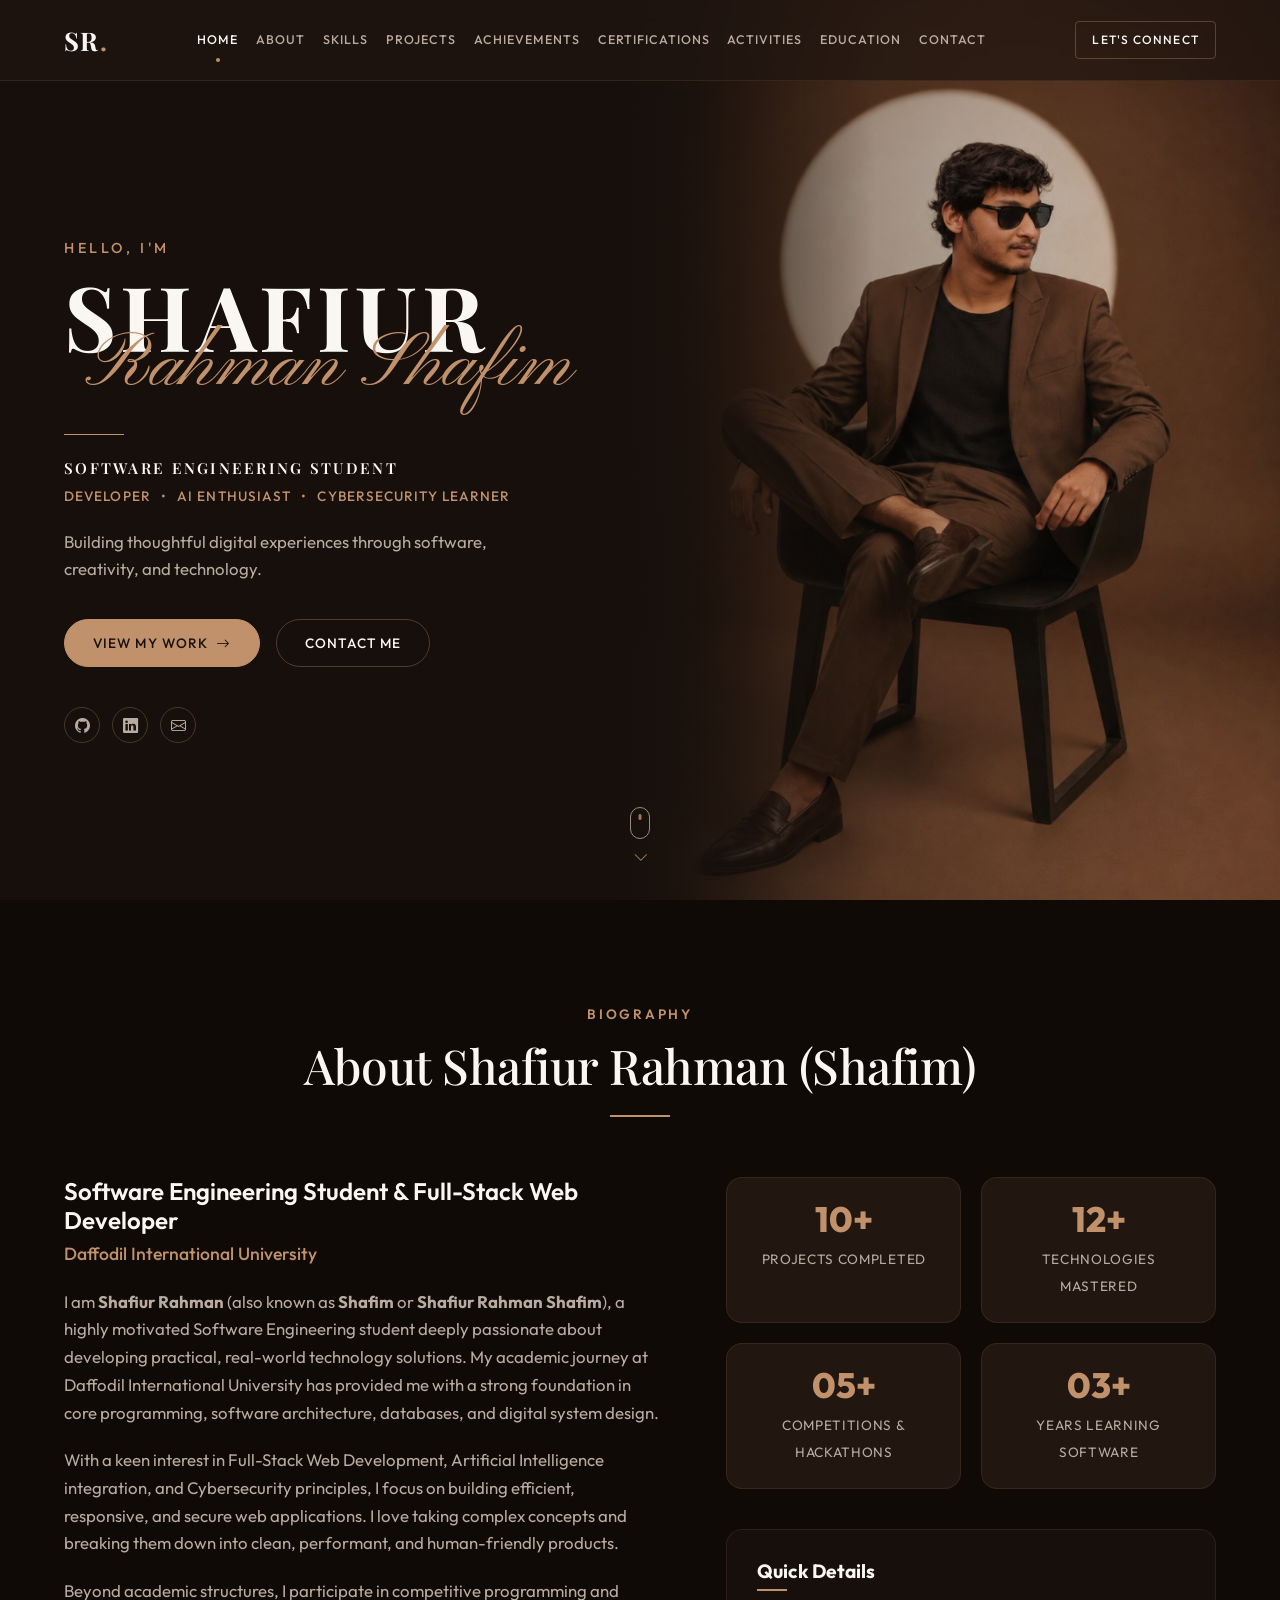
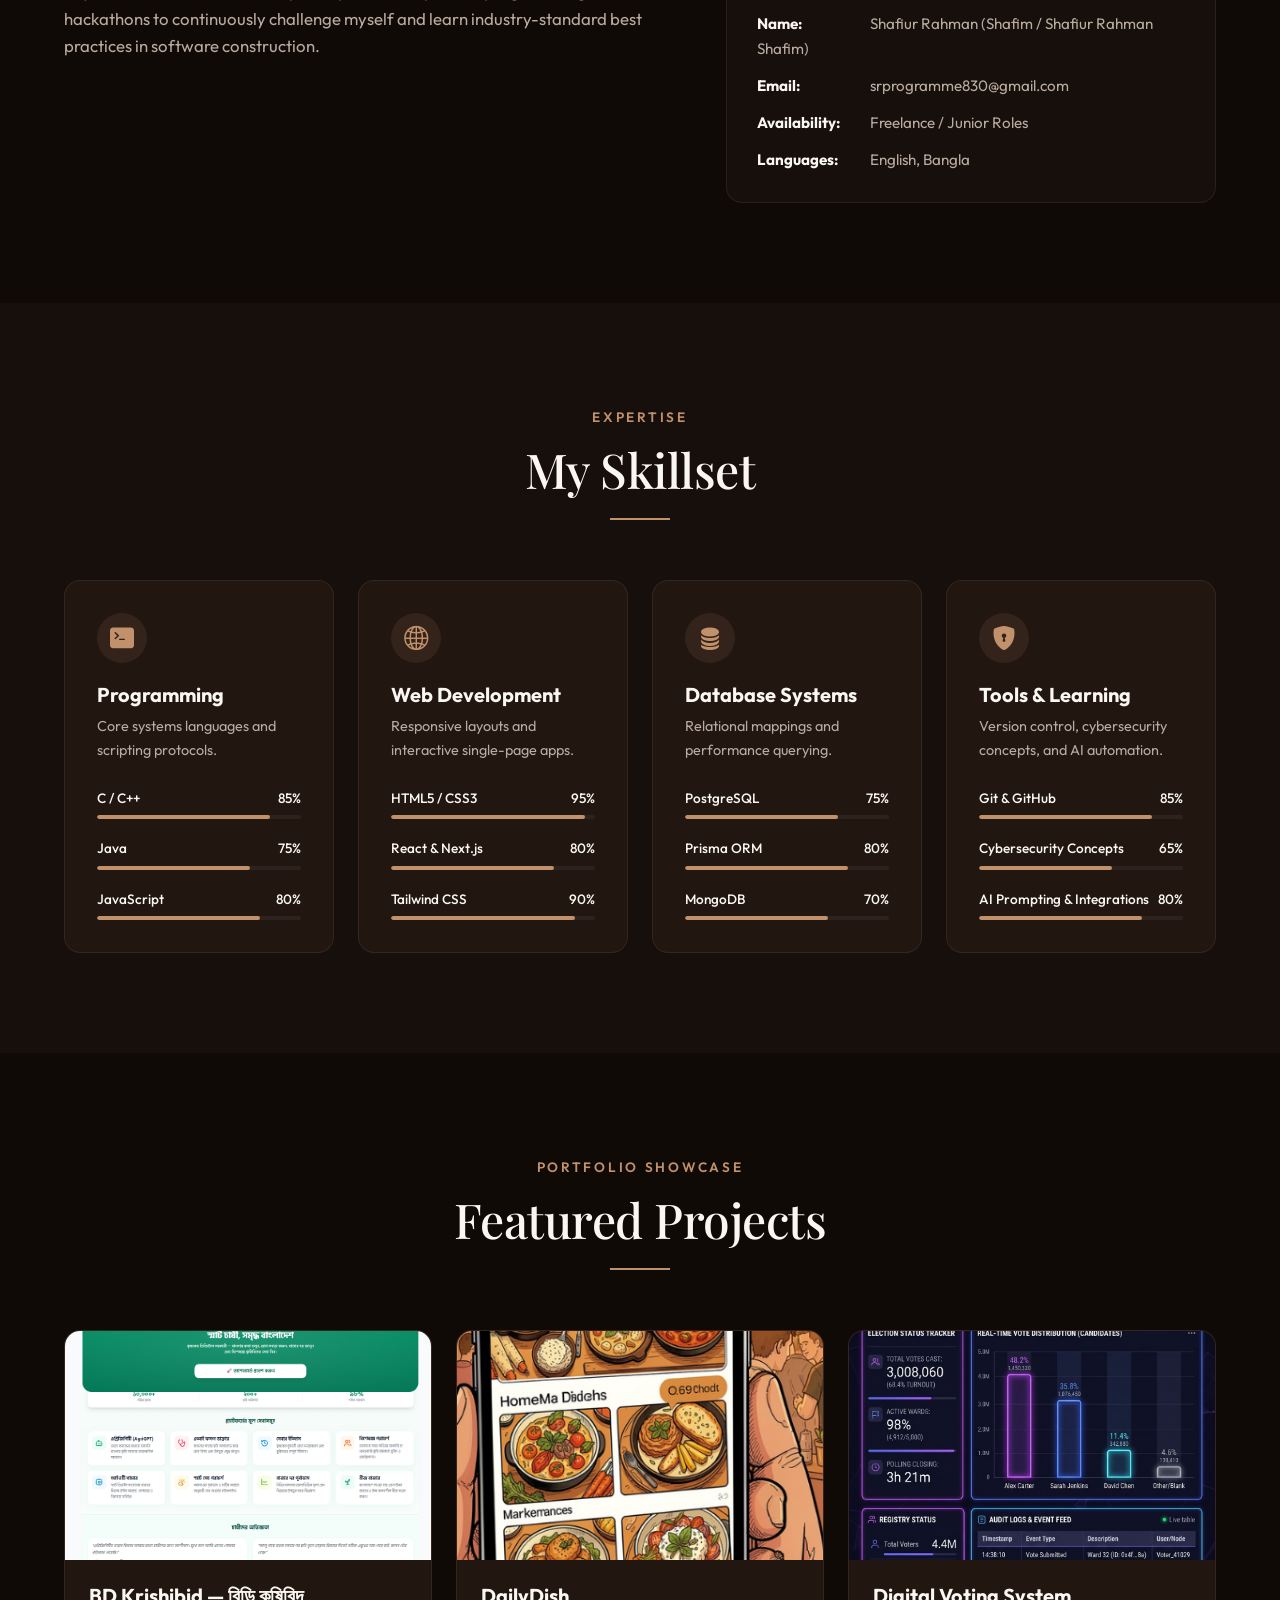
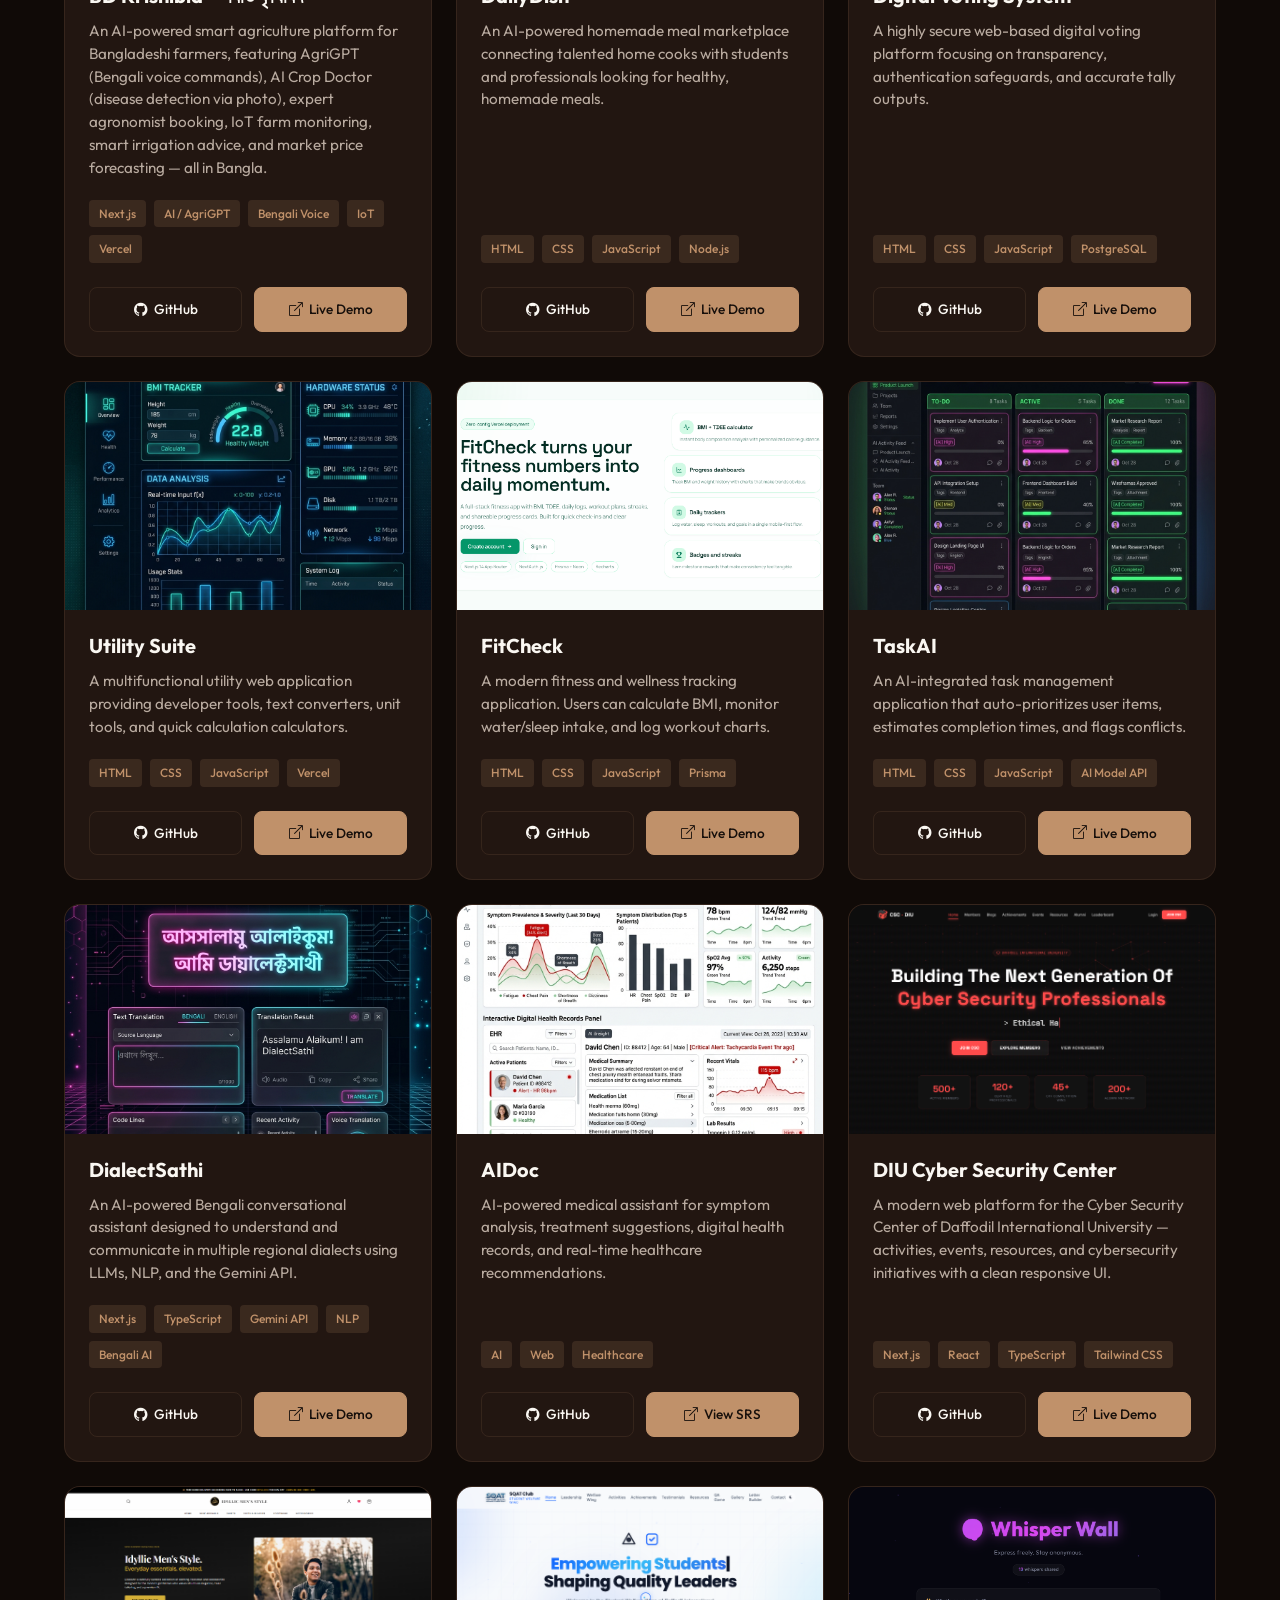
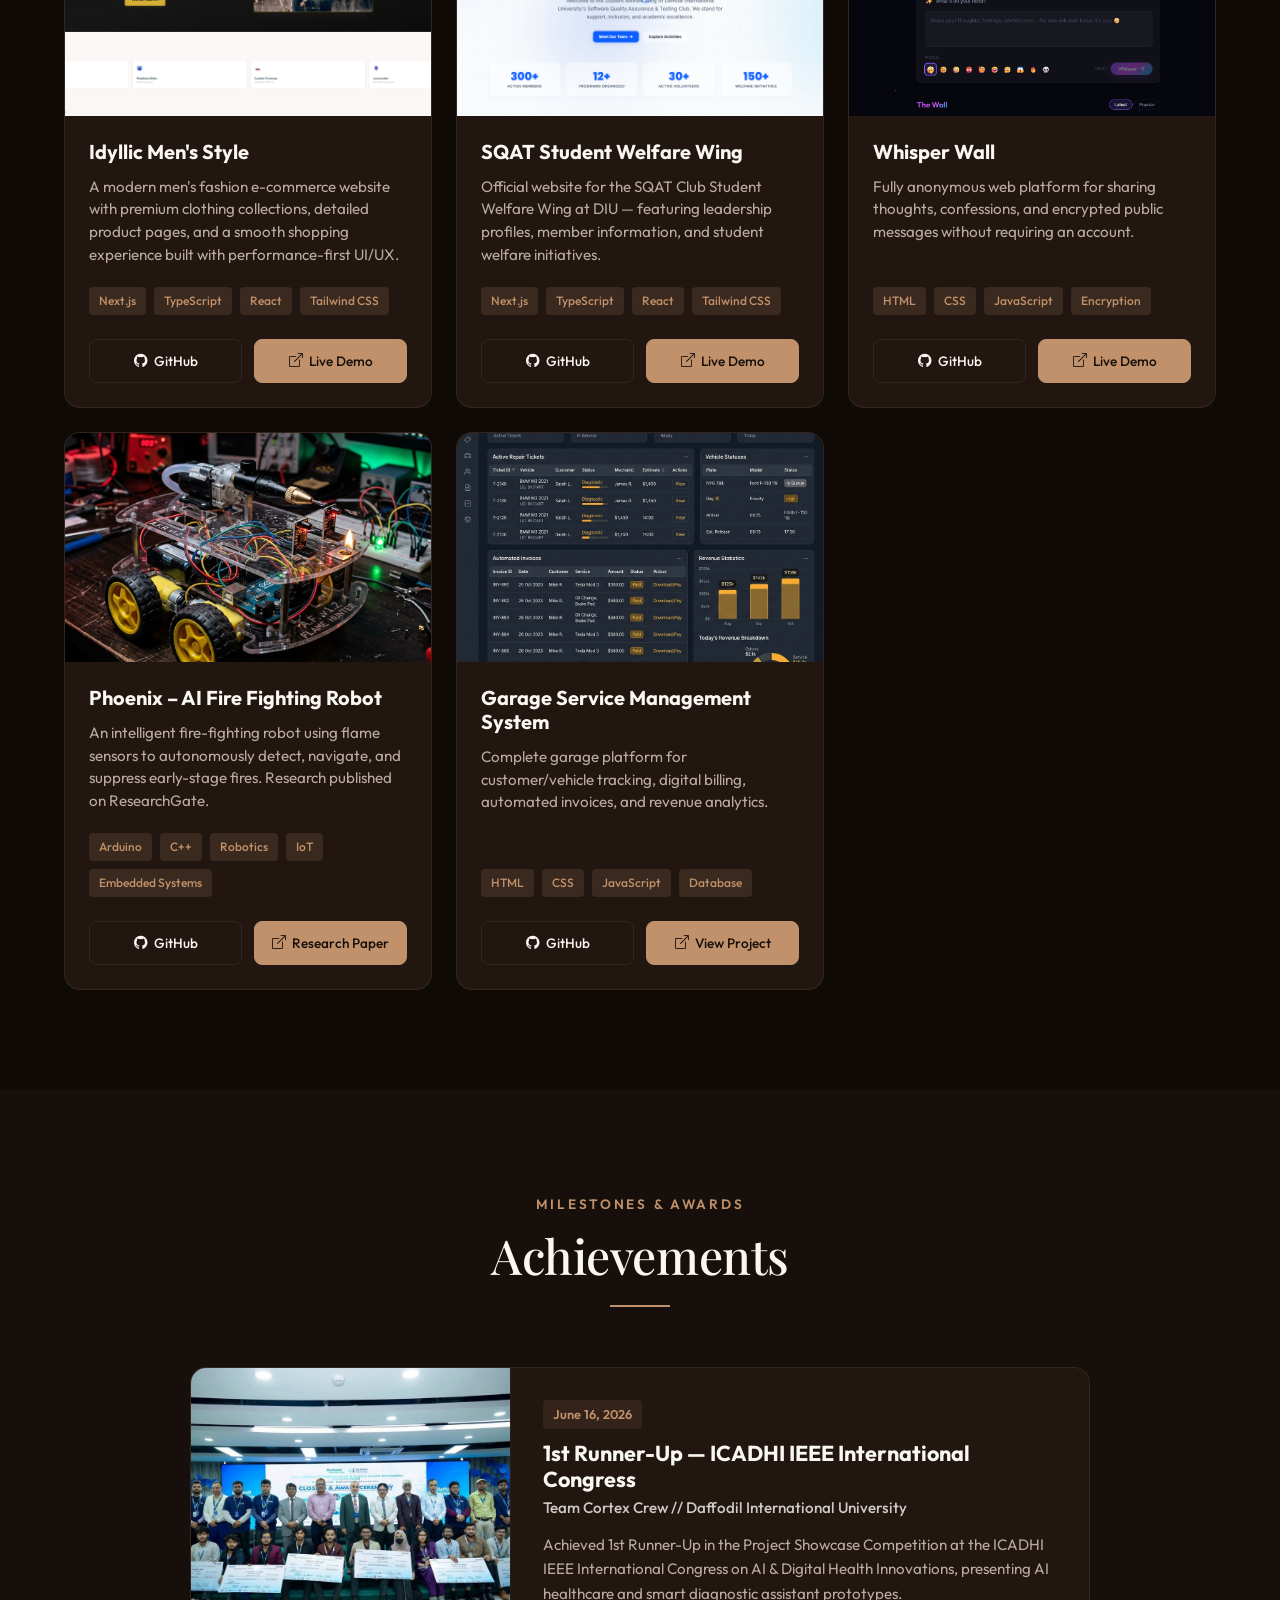
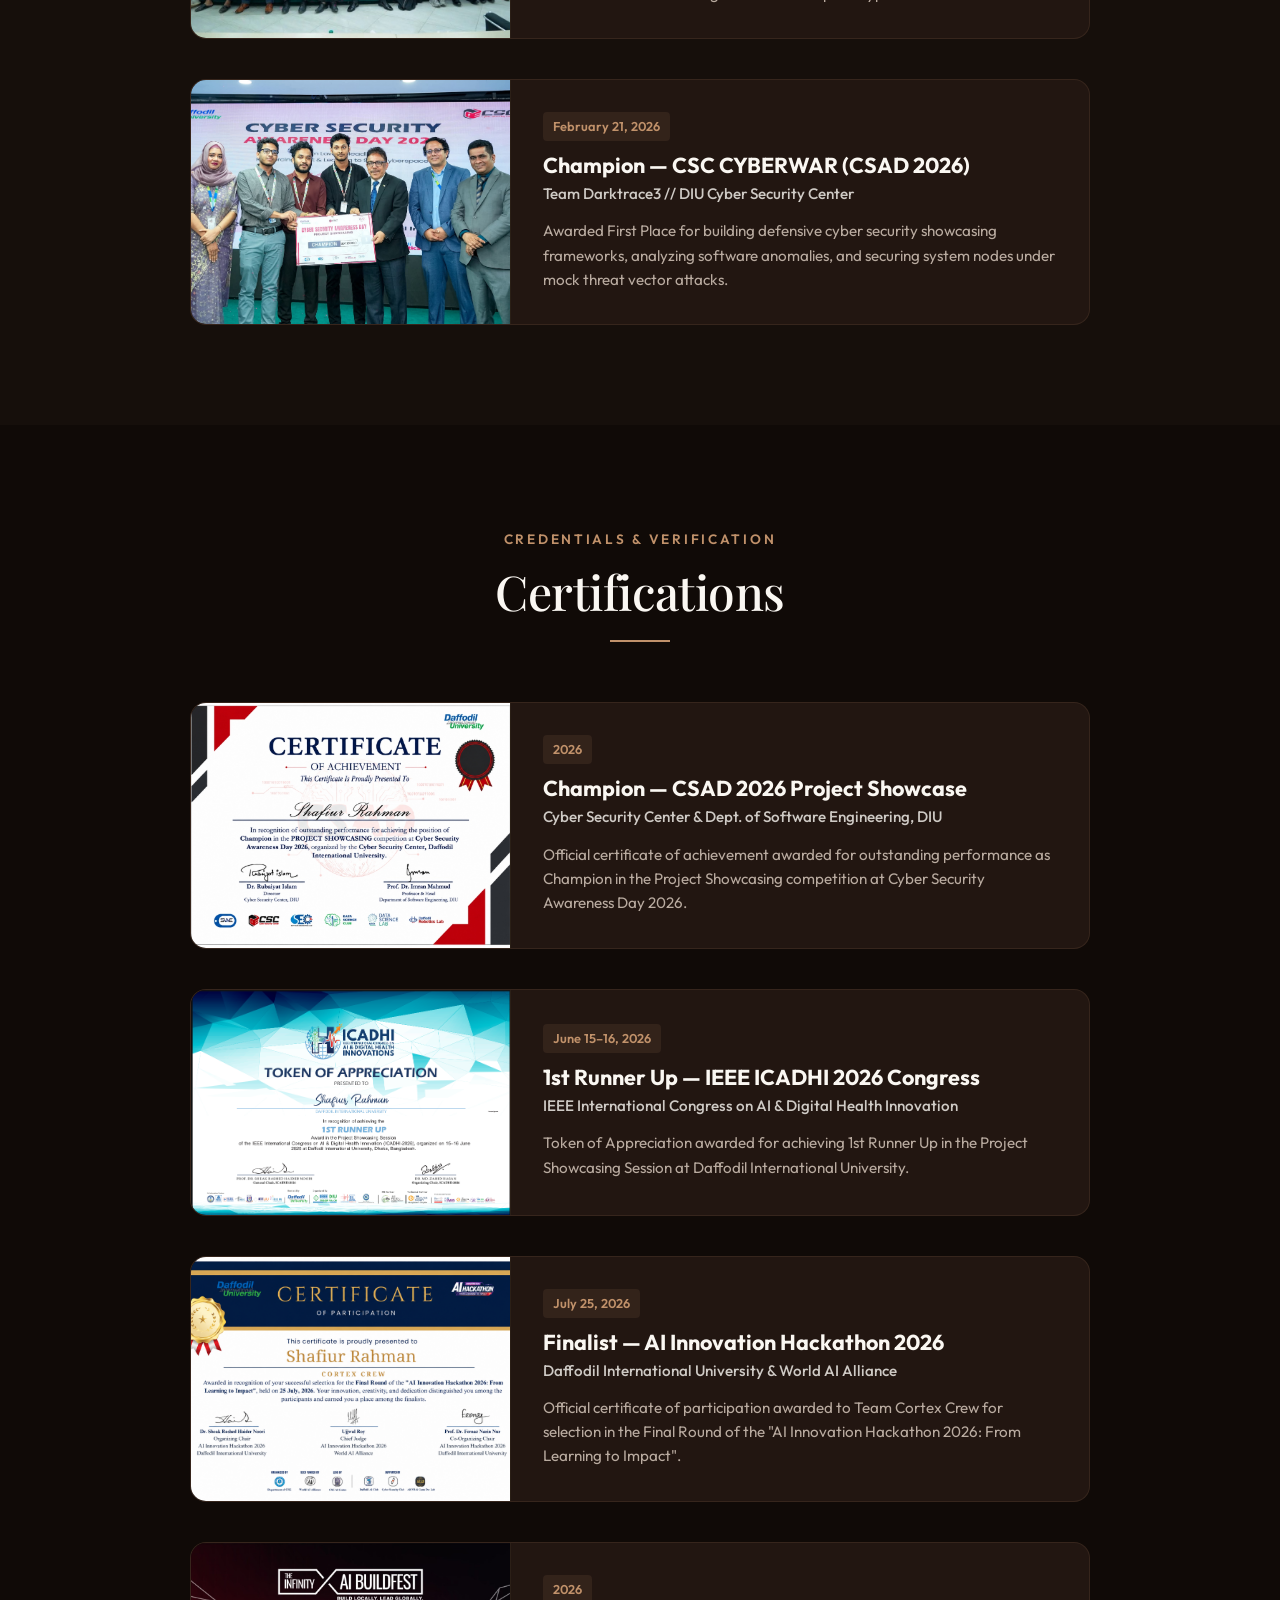
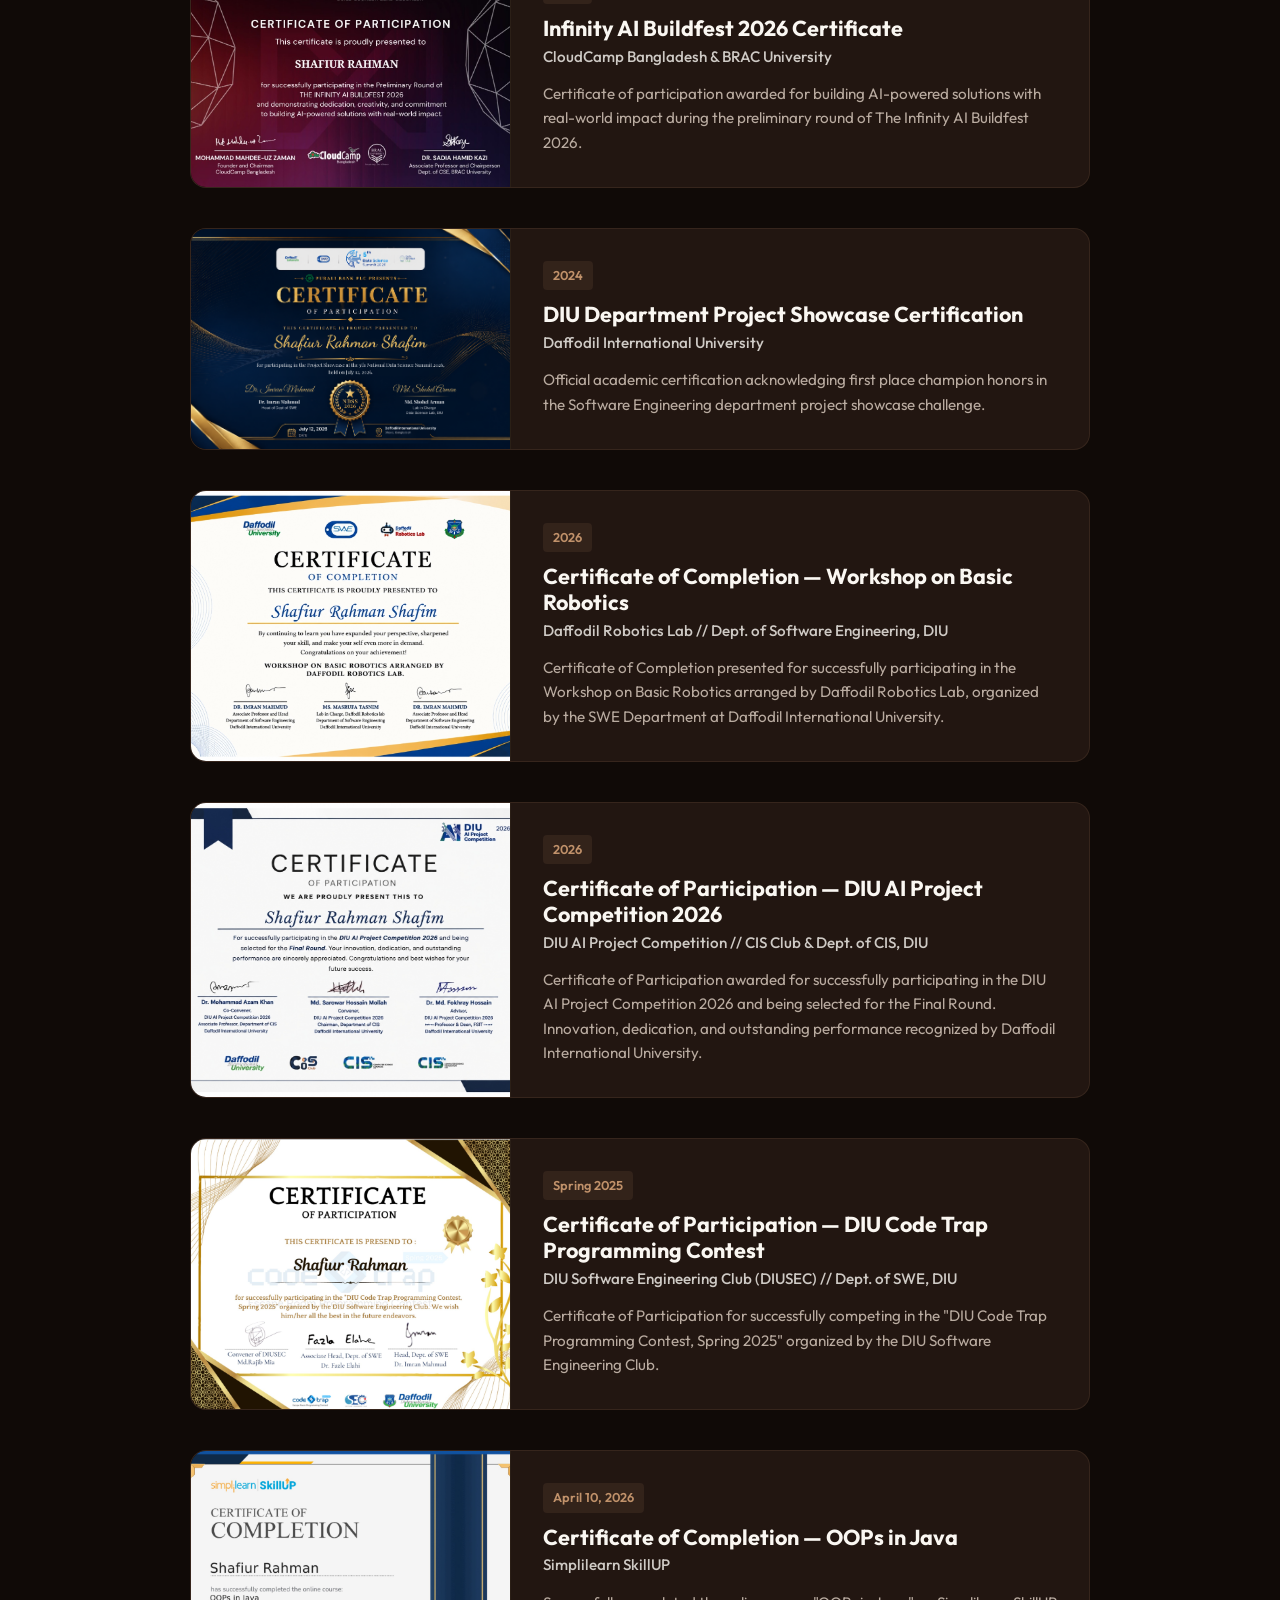
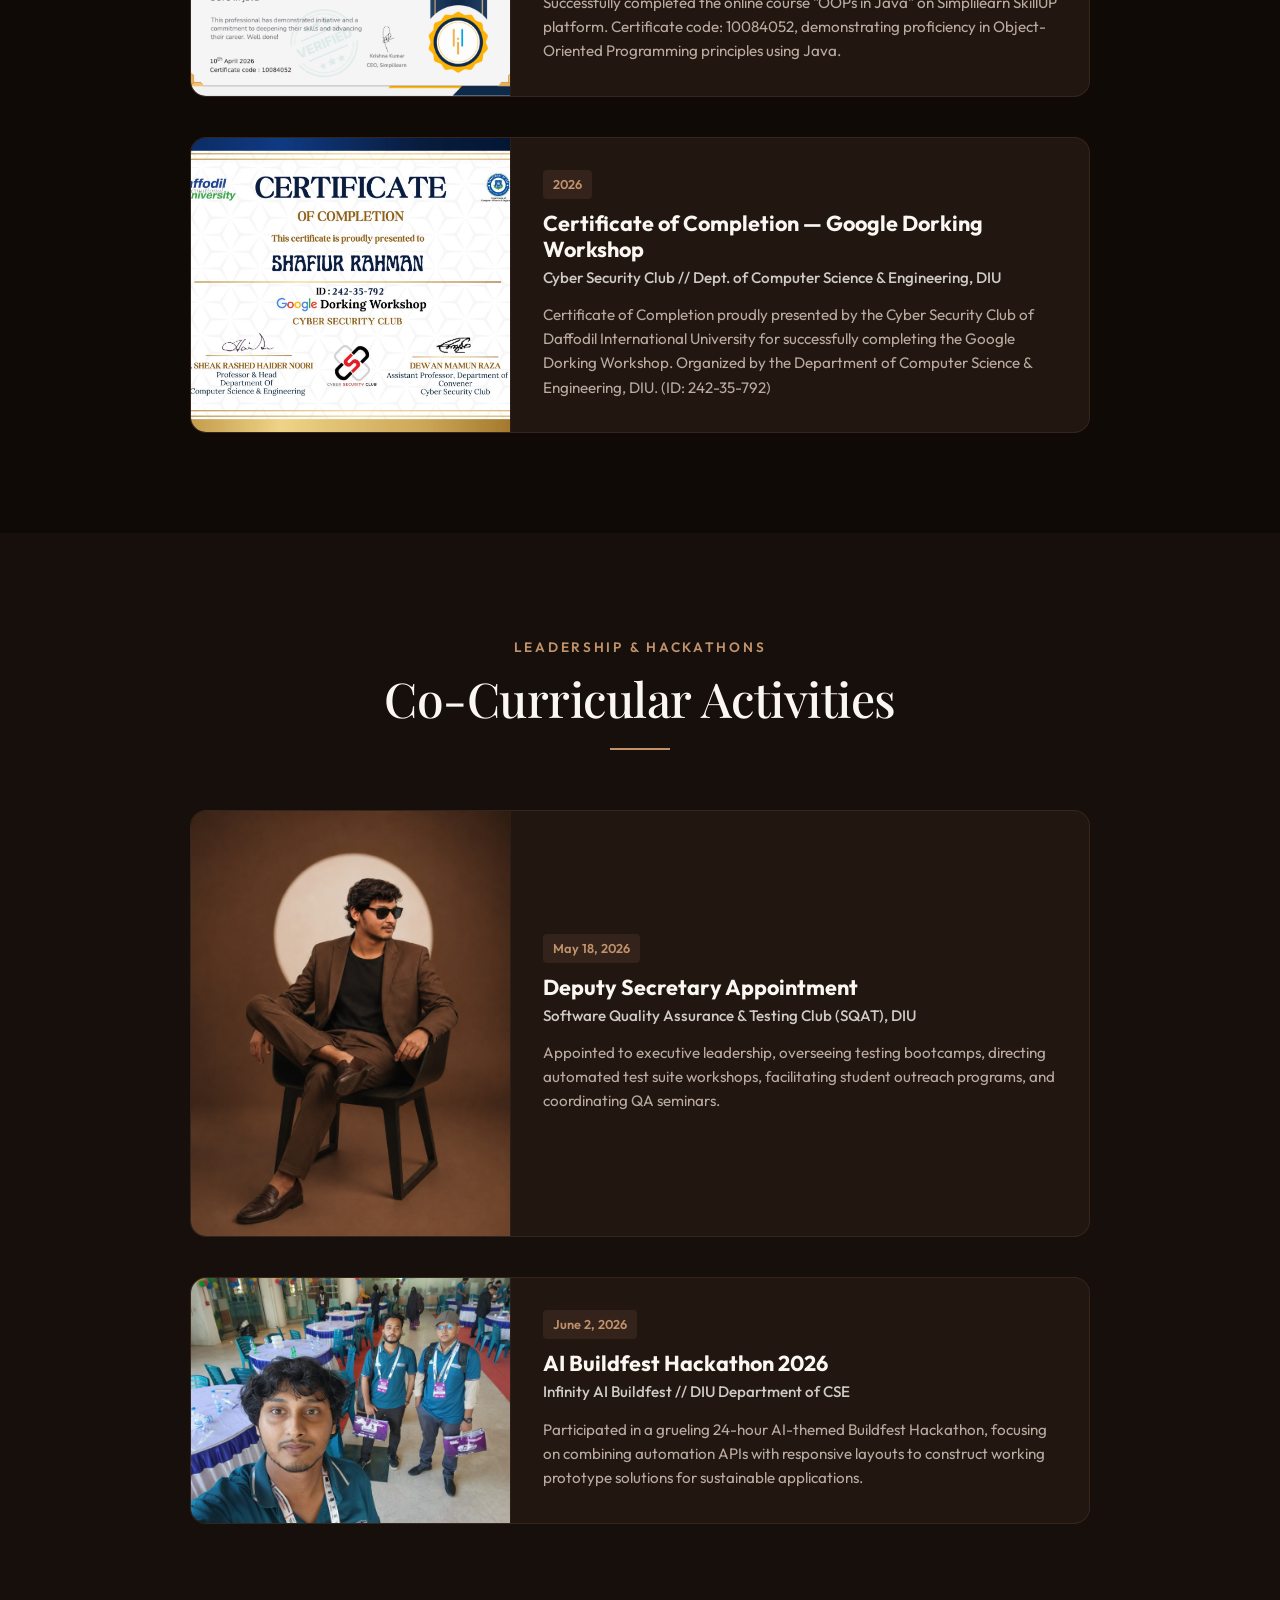
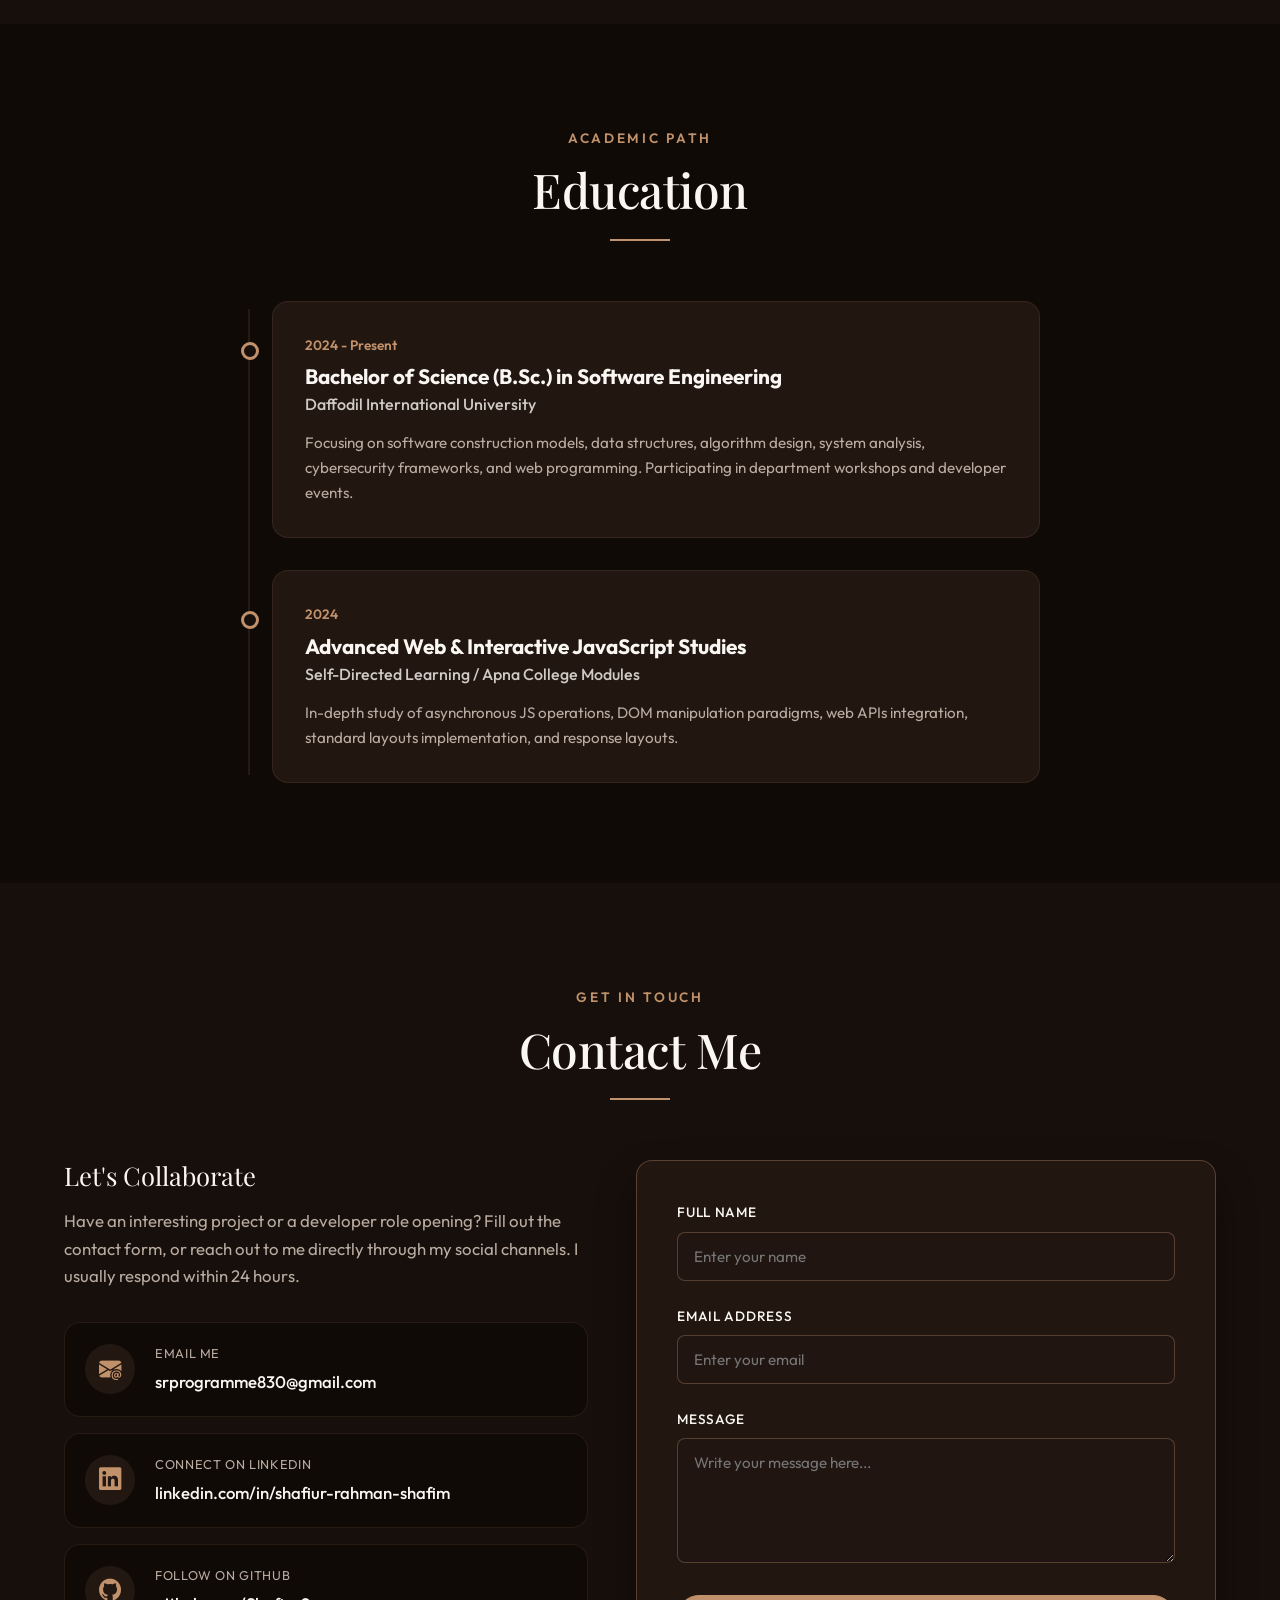
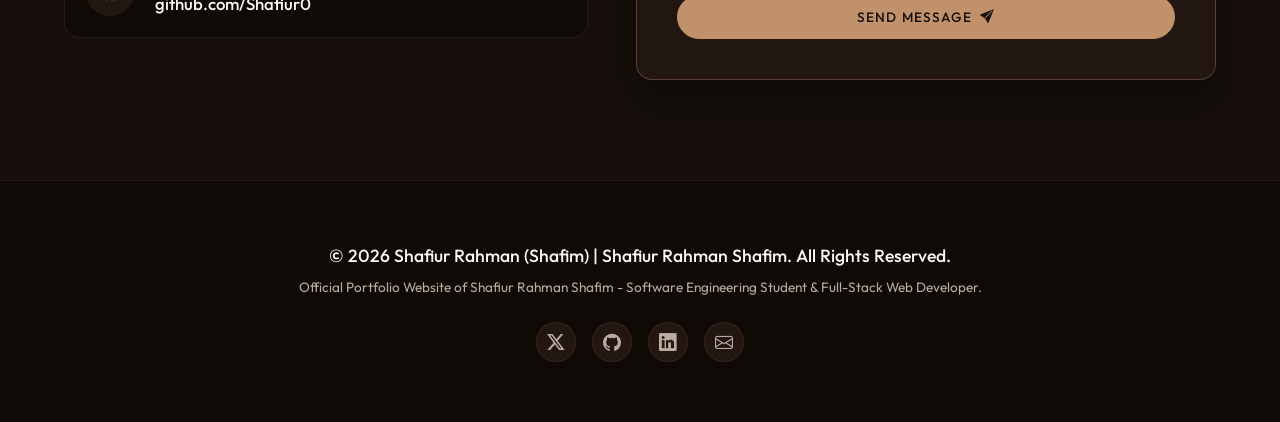
==== commit 0ef72bee: "fix(seo): Add Google Site Verification meta tag" ====
--- a/index.html
+++ b/index.html
@@ -5,6 +5,7 @@
   <meta name="viewport" content="width=device-width, initial-scale=1.0">
   
   <!-- Primary Meta Tags -->
+  <meta name="google-site-verification" content="HfGjhHQo8b99qjy9jC3gZS1ObVFfgmWdEdEYsEk9HL4" />
   <title>Shafiur Rahman (Shafim) | Shafiur Rahman Shafim - Software Engineer Portfolio</title>
   <meta name="title" content="Shafiur Rahman (Shafim) | Shafiur Rahman Shafim - Software Engineer Portfolio">
   <meta name="description" content="Official portfolio of Shafiur Rahman (Shafim / Shafiur Rahman Shafim) - Software Engineering Student at Daffodil International University, Full-Stack Web Developer, AI Enthusiast, and Cybersecurity Learner. Explore web applications, AI projects, certifications, and achievements.">
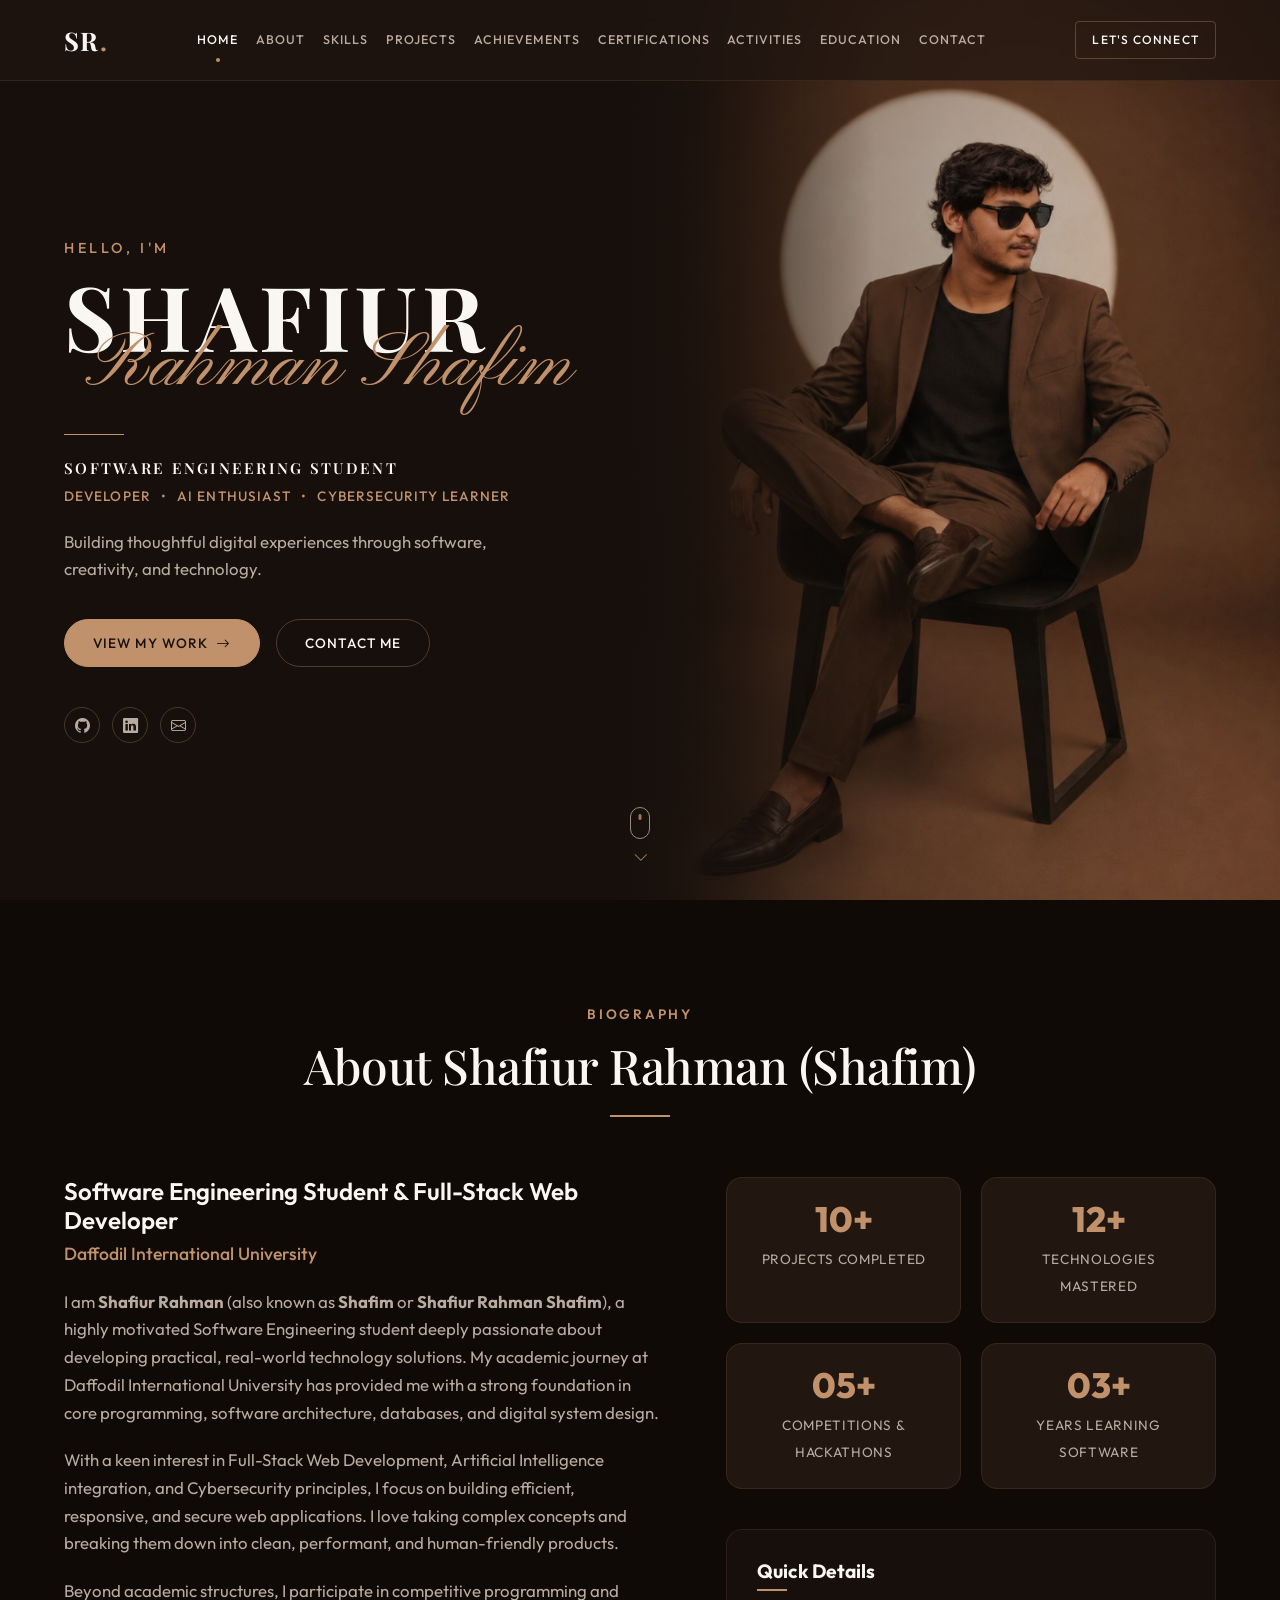
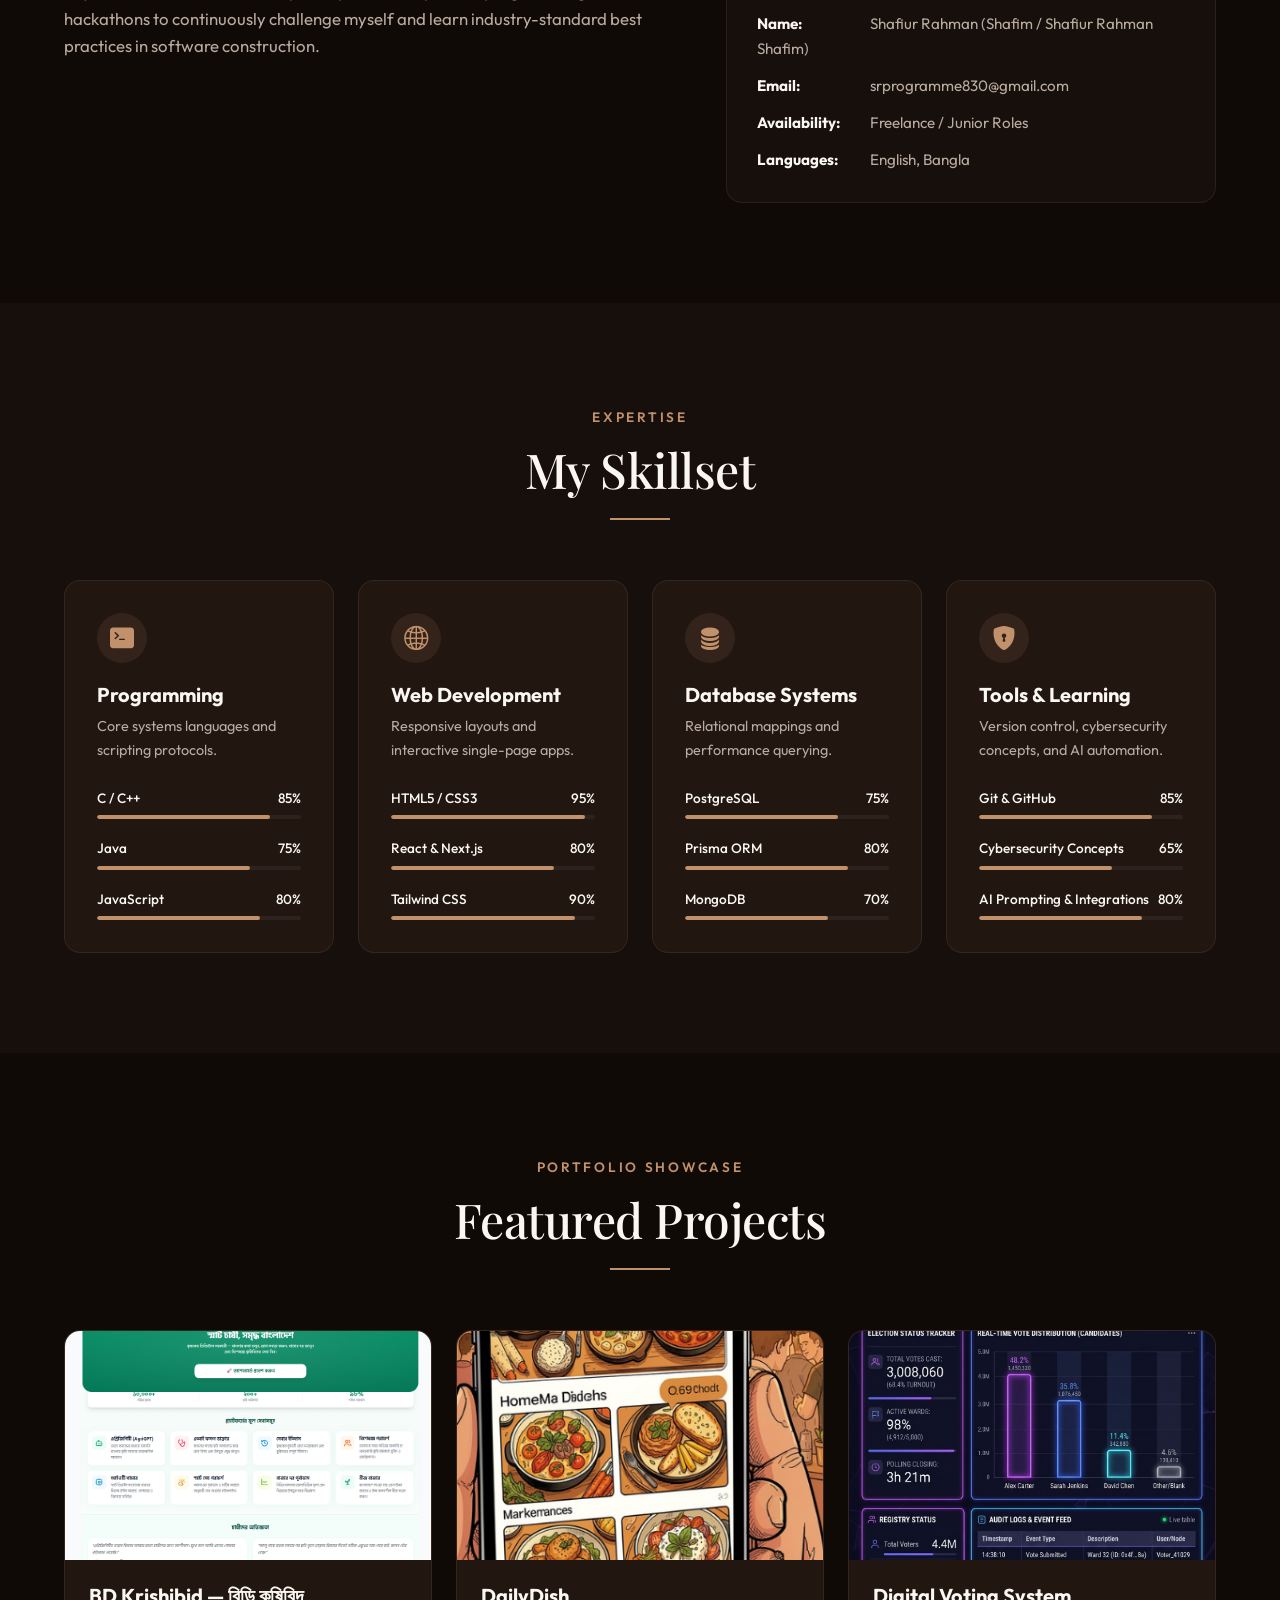
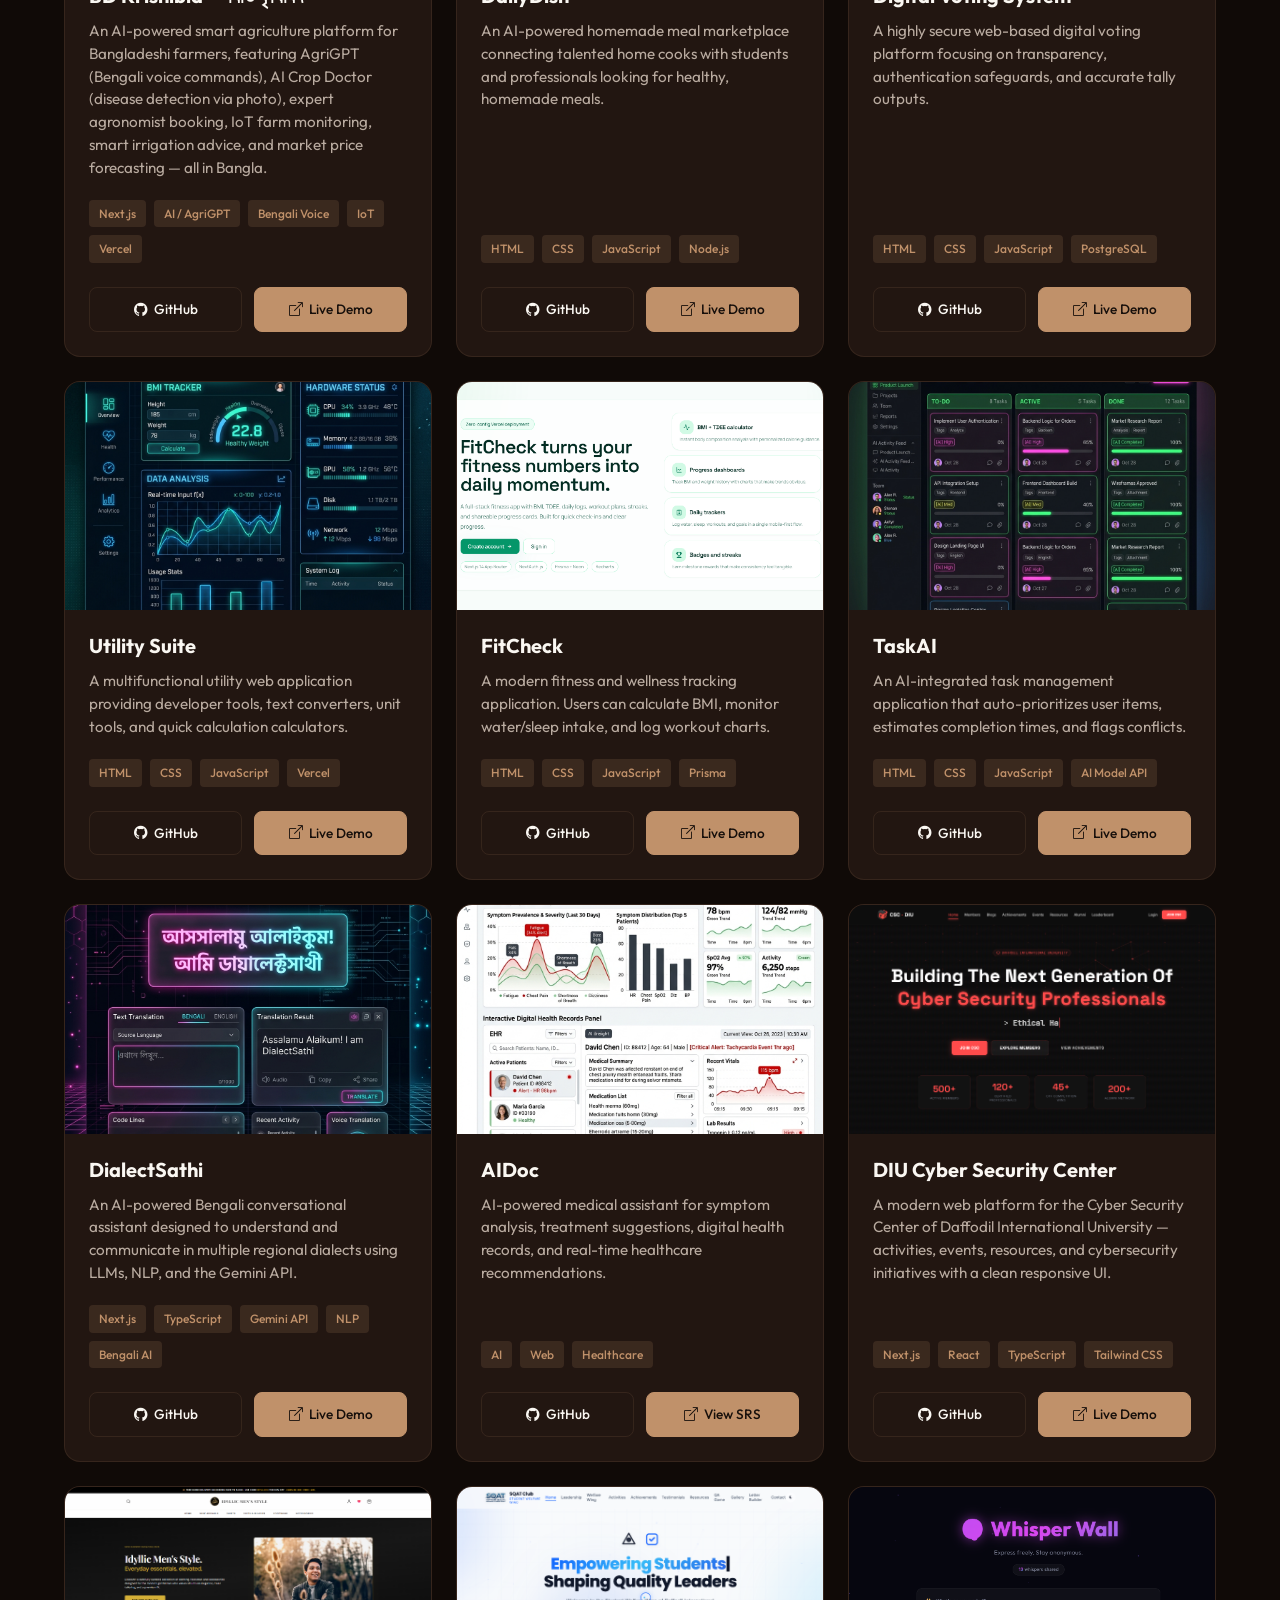
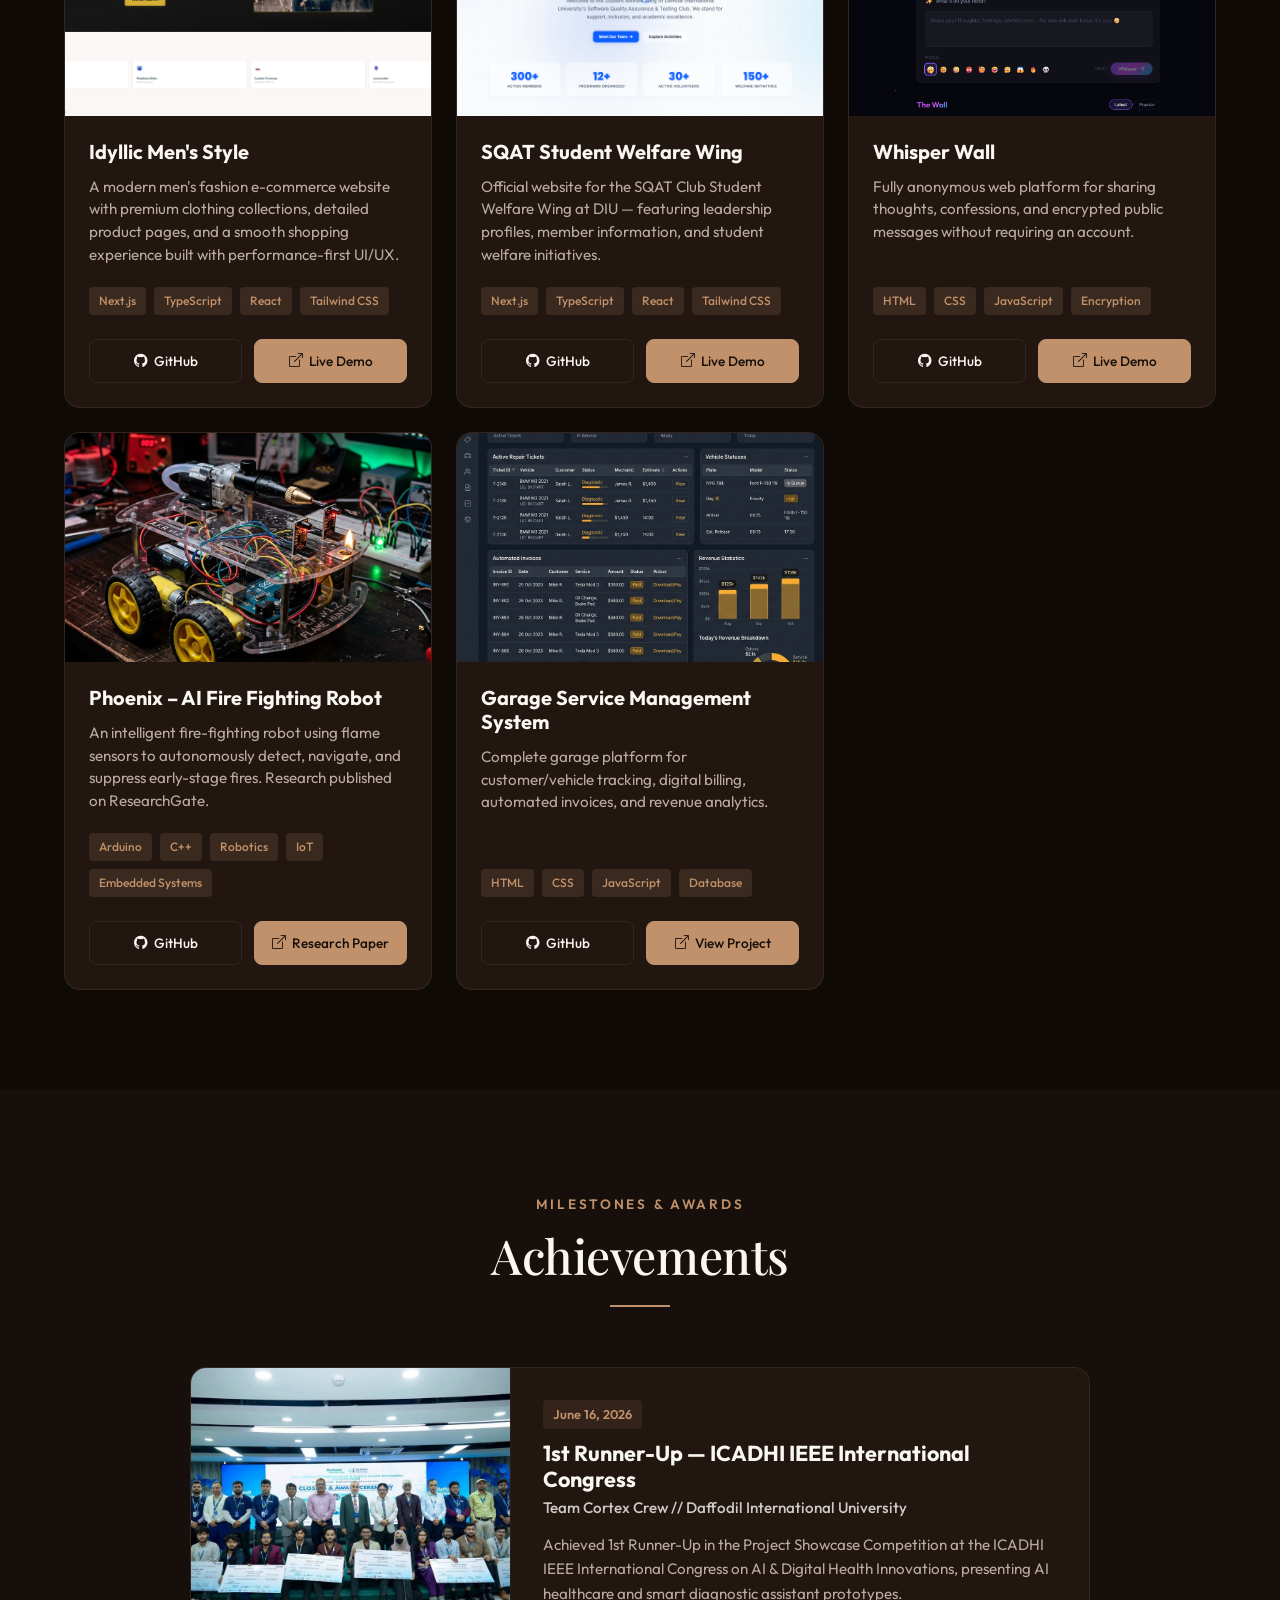
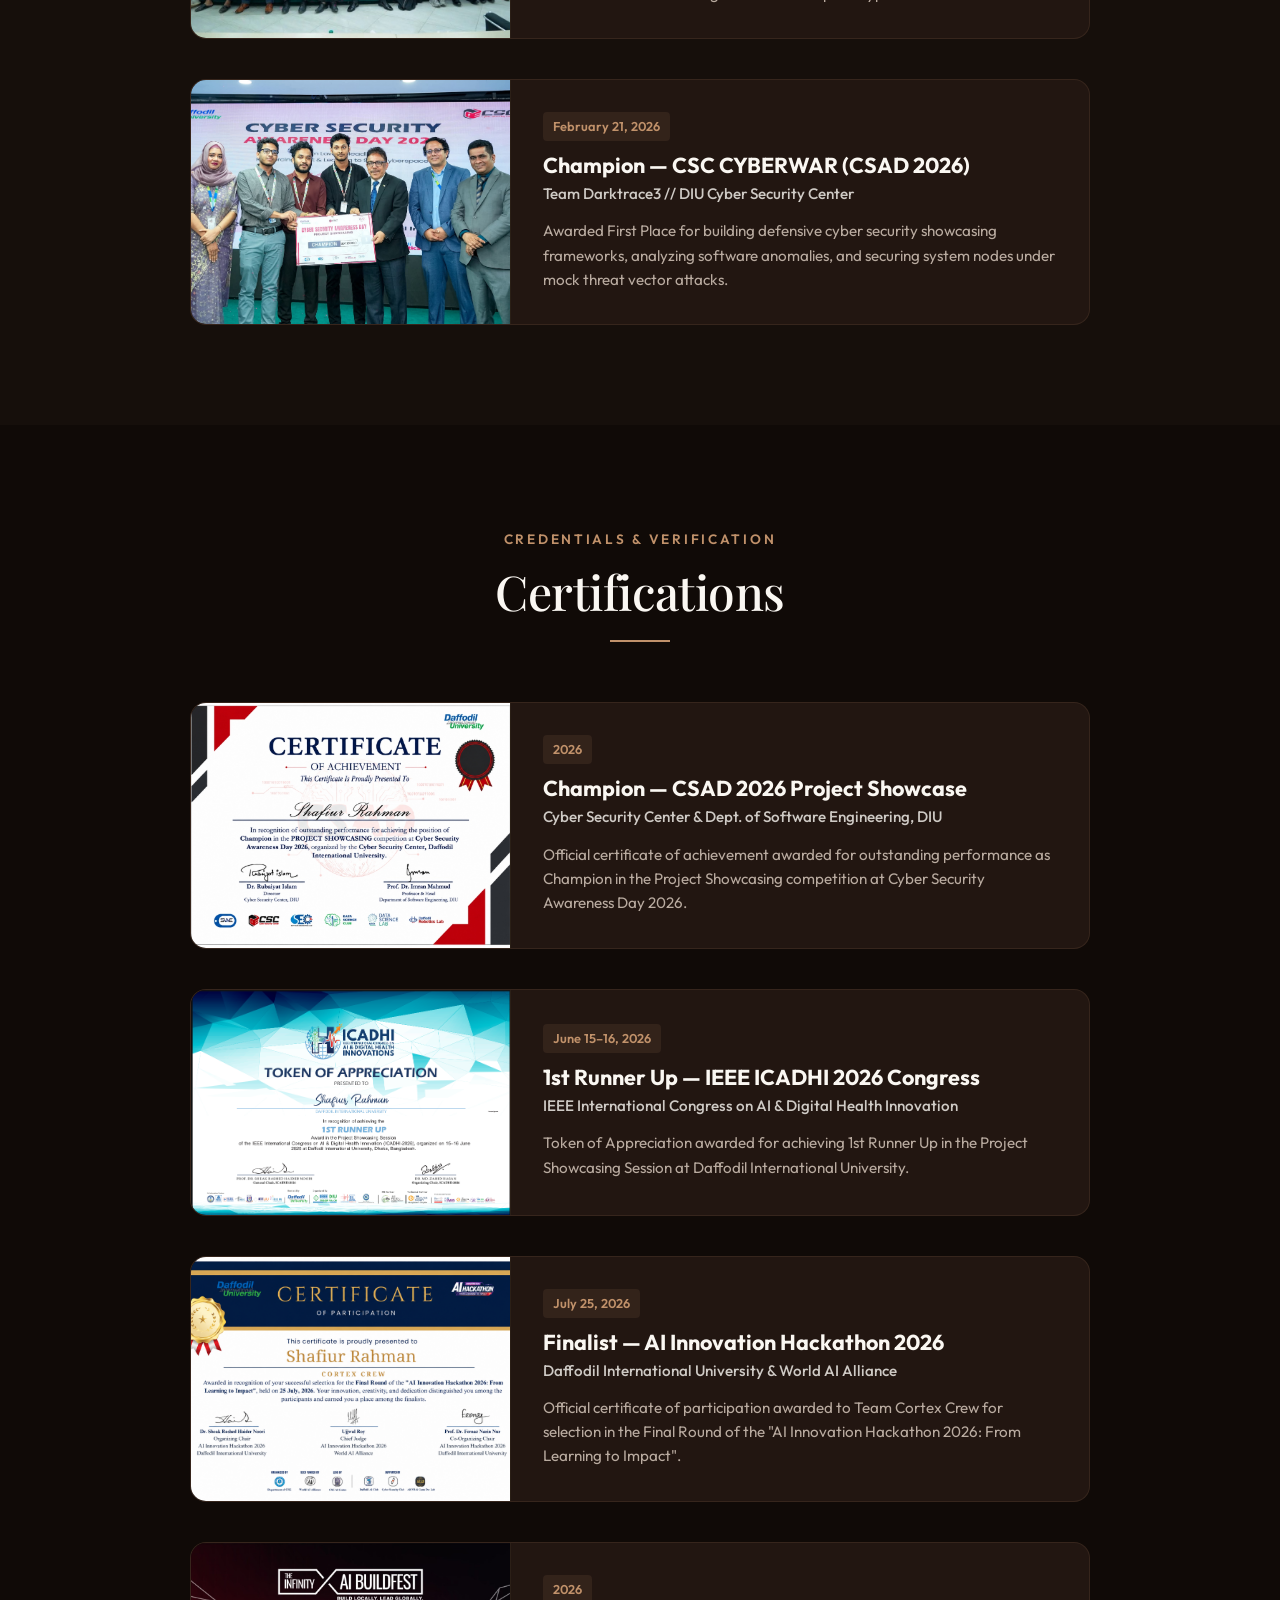
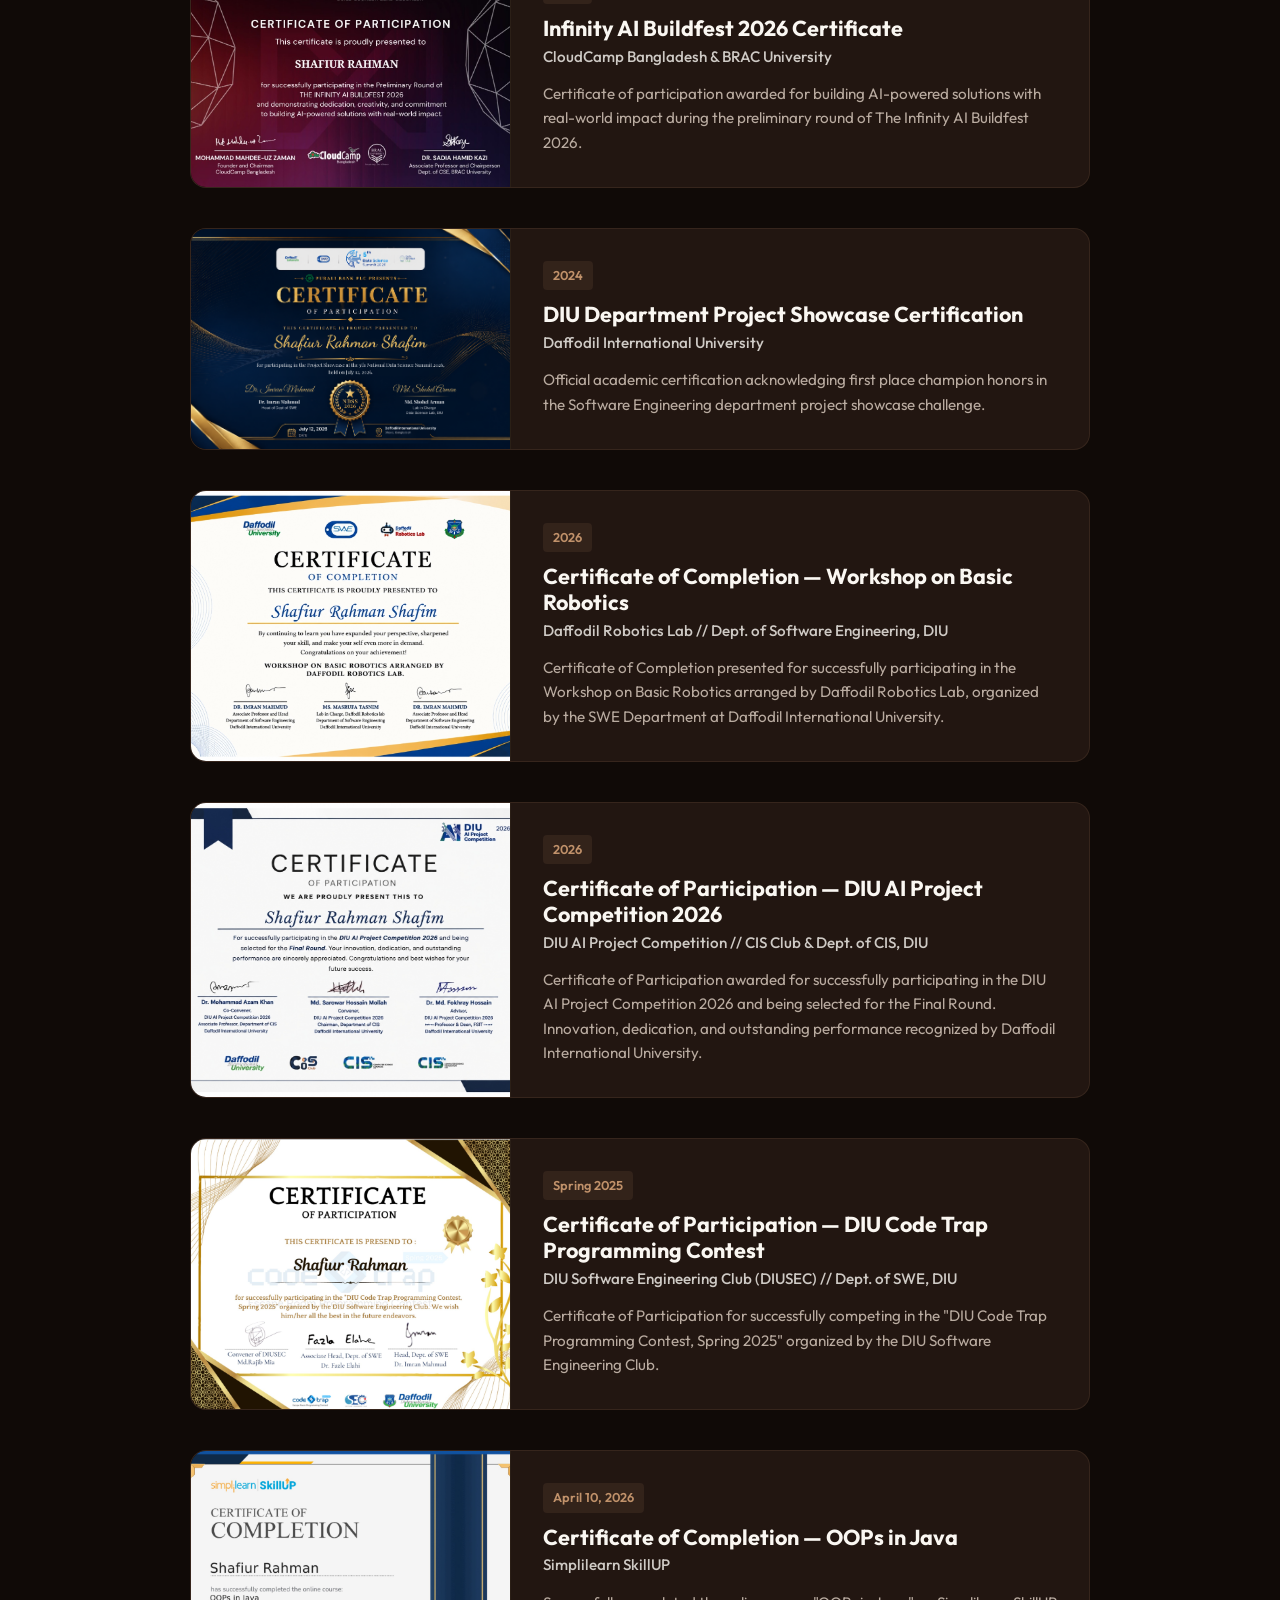
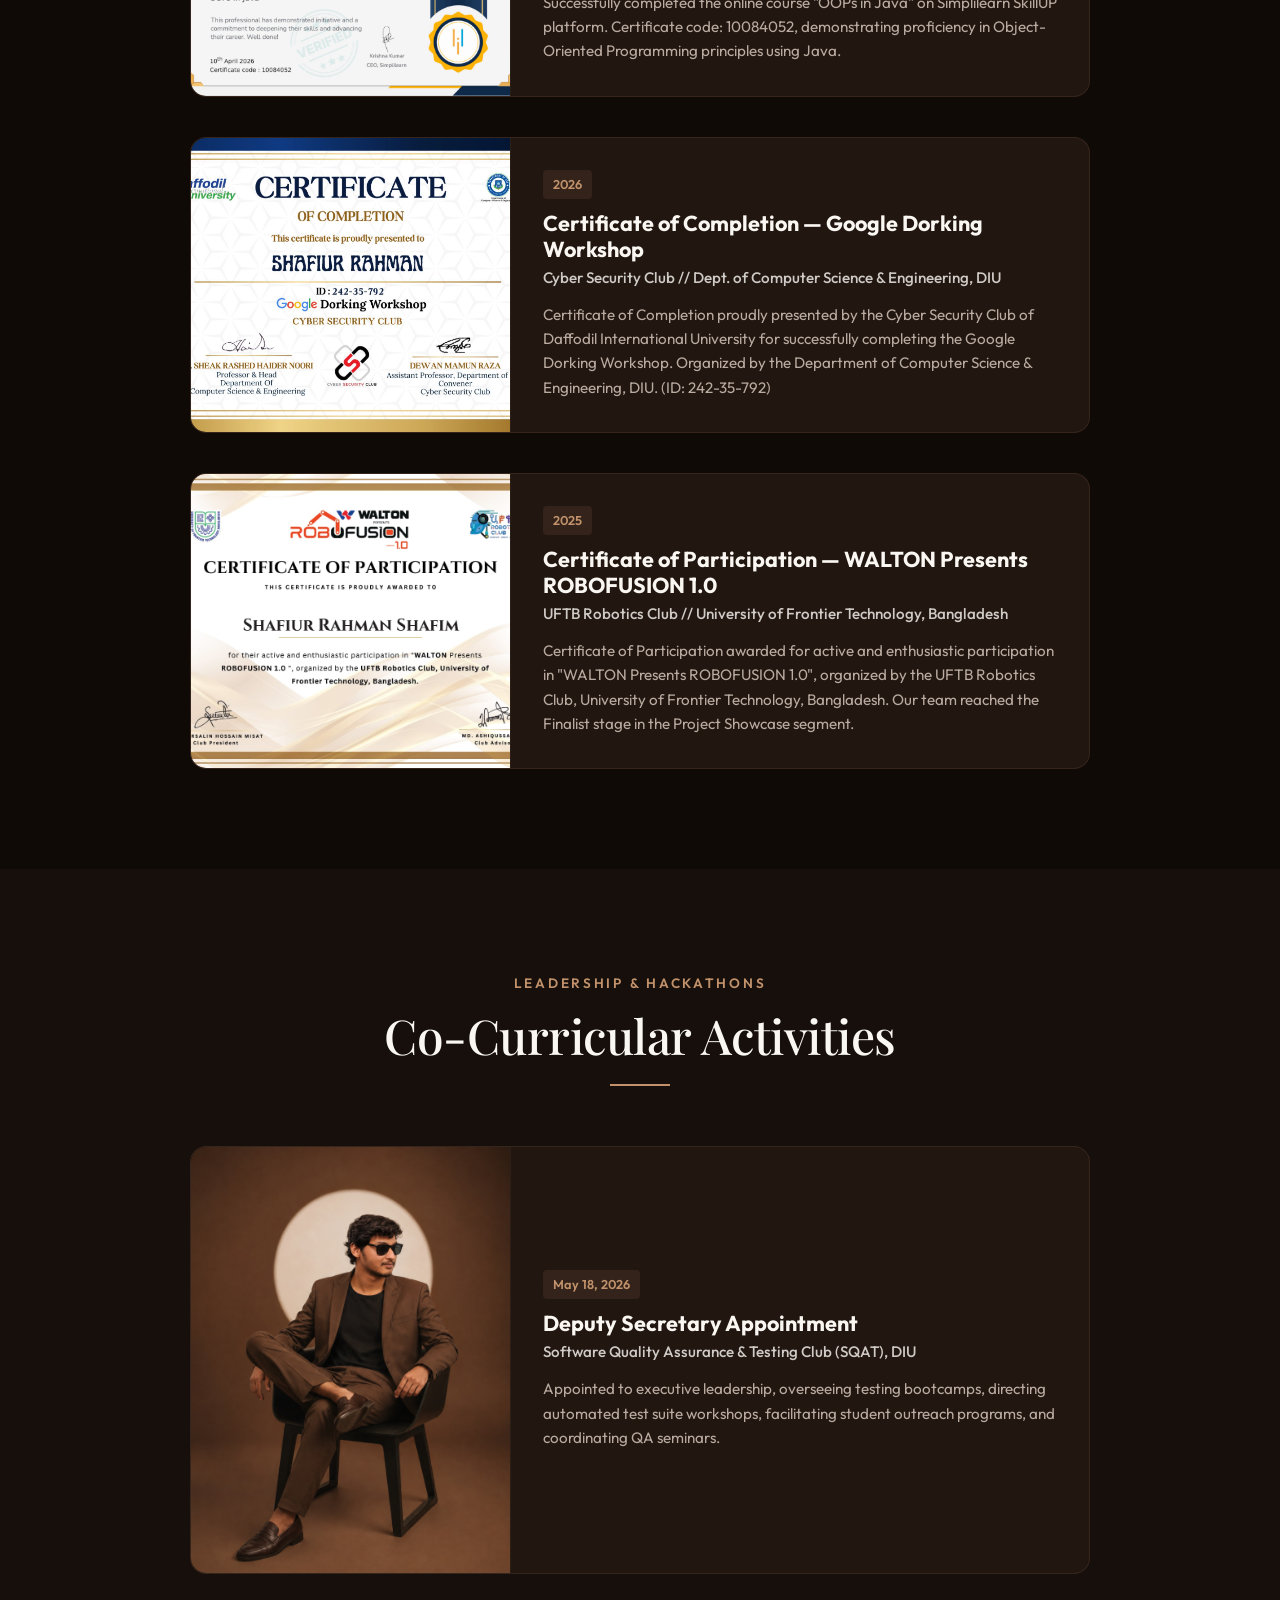
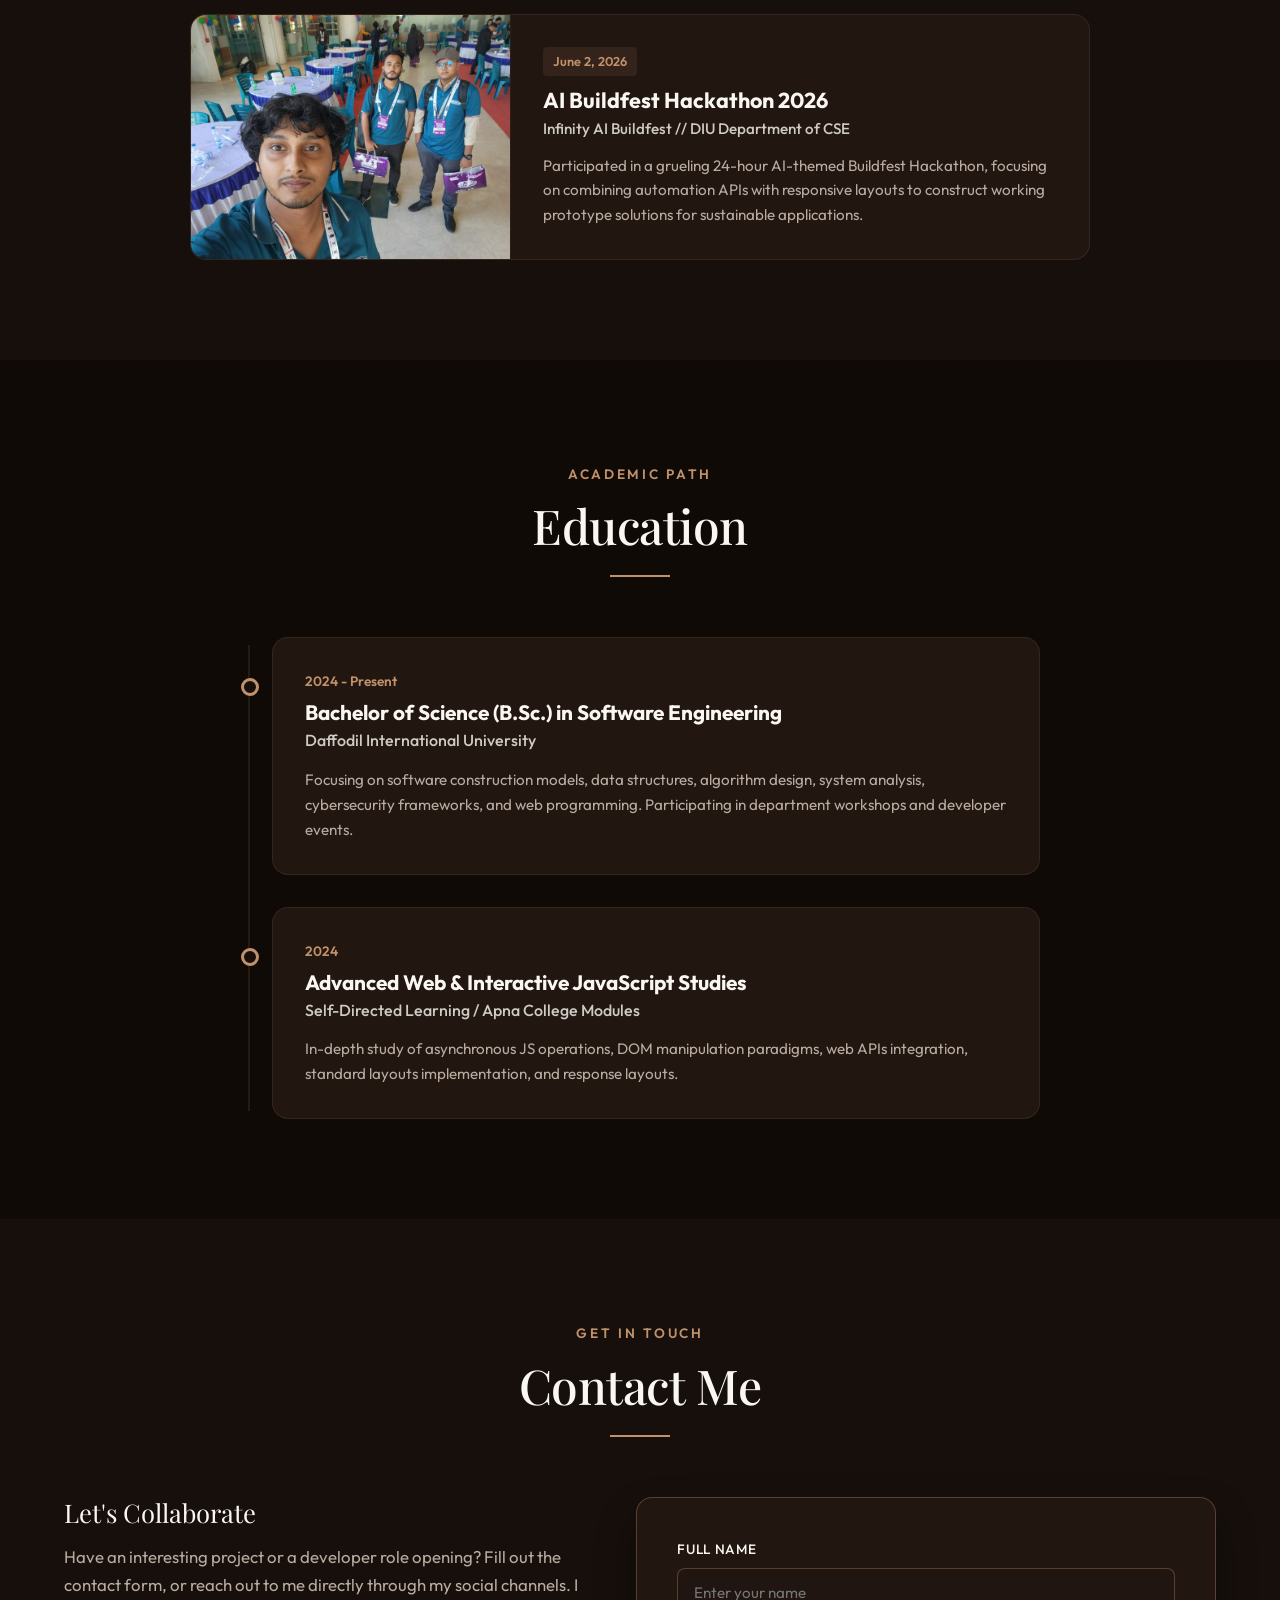
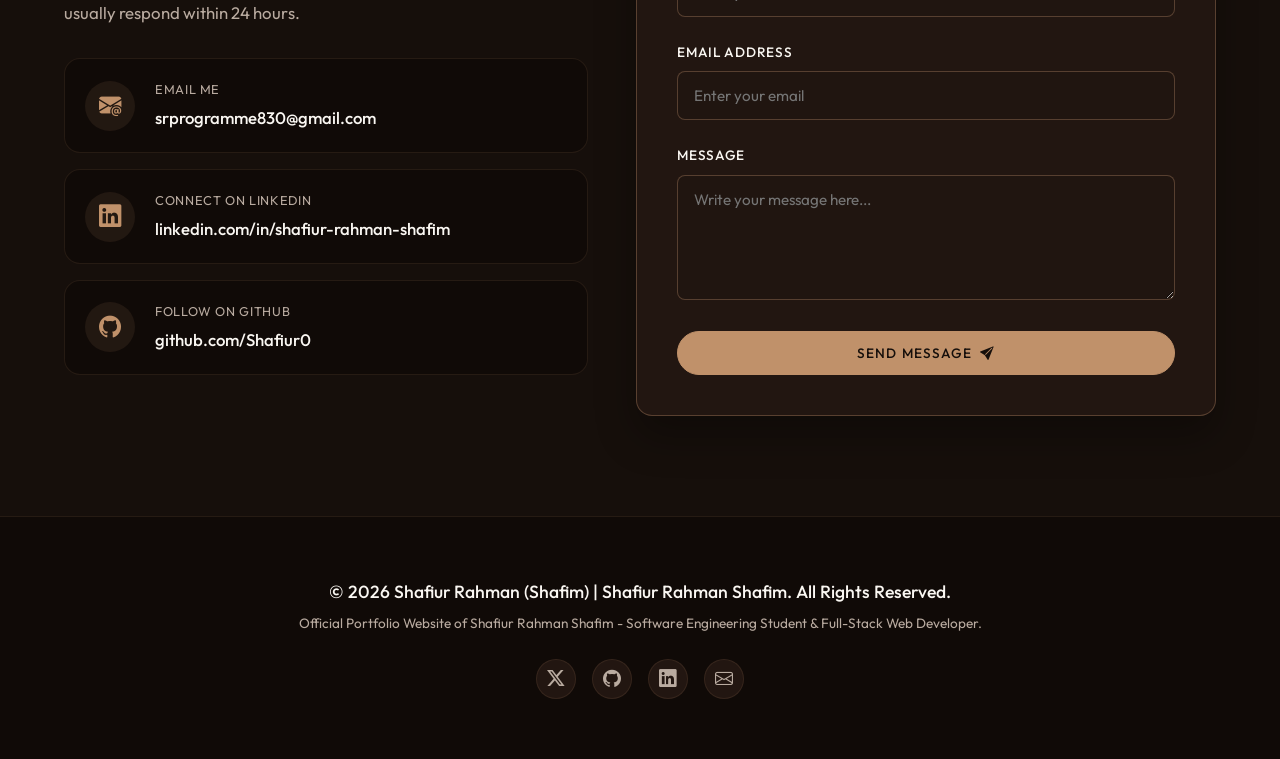
==== commit 20b25443: "feat: add ROBOFUSION 1.0 Participation Certificate to certifications section" ====
--- a/index.html
+++ b/index.html
@@ -911,6 +911,19 @@
             <p class="achievement-desc">Certificate of Completion proudly presented by the Cyber Security Club of Daffodil International University for successfully completing the Google Dorking Workshop. Organized by the Department of Computer Science & Engineering, DIU. (ID: 242-35-792)</p>
           </div>
         </article>
+
+        <!-- Certification 11: ROBOFUSION 1.0 – UFTB Robotics Club -->
+        <article class="achievement-card reveal">
+          <div class="achievement-image-box">
+            <img src="cert_robofusion_participation.png" alt="WALTON Presents ROBOFUSION 1.0 Certificate of Participation – UFTB Robotics Club" class="achievement-image">
+          </div>
+          <div class="achievement-details">
+            <span class="achievement-date">2025</span>
+            <h3>Certificate of Participation — WALTON Presents ROBOFUSION 1.0</h3>
+            <h4 class="achievement-issuer">UFTB Robotics Club // University of Frontier Technology, Bangladesh</h4>
+            <p class="achievement-desc">Certificate of Participation awarded for active and enthusiastic participation in "WALTON Presents ROBOFUSION 1.0", organized by the UFTB Robotics Club, University of Frontier Technology, Bangladesh. Our team reached the Finalist stage in the Project Showcase segment.</p>
+          </div>
+        </article>
       </div>
     </div>
   </section>
--- a/style.css
+++ b/style.css
@@ -1365,33 +1365,85 @@
 }
 
 /* --------------------------------------------------------------------------
-   14. RESPONSIVE DESIGN MEDIA QUERIES (DESKTOP, TABLET, MOBILE)
+   14. COMPREHENSIVE RESPONSIVE DESIGN MEDIA QUERIES
+       (Ultra-Wide PC, Laptop, iPad/Tablet, Mobile, Tiny Phones)
    -------------------------------------------------------------------------- */
 
-/* TABLET AND LARGE PORTRAIT DEVICES (Max-width: 1024px) */
+/* ULTRA-WIDE PC MONITORS & 4K DISPLAYS (Min-width: 1440px) */
+@media screen and (min-width: 1440px) {
+  :root {
+    --max-width: 1320px;
+  }
+  
+  .hero-text-content {
+    max-width: 680px;
+  }
+  
+  .first-name {
+    font-size: 5.8rem;
+  }
+  
+  .signature-name {
+    font-size: 5.2rem;
+  }
+}
+
+/* LAPTOPS & DESKTOPS (1025px to 1439px) */
+@media screen and (max-width: 1200px) {
+  .container {
+    padding: 0 32px;
+  }
+
+  .projects-grid {
+    grid-template-columns: repeat(3, 1fr);
+    gap: 24px;
+  }
+  
+  .about-grid {
+    gap: 48px;
+  }
+}
+
+/* TABLETS LANDSCAPE & IPAD PRO (840px to 1024px) */
 @media screen and (max-width: 1024px) {
+  .container {
+    padding: 0 24px;
+  }
+
   .hero-section {
-    background-position: right 20% center; /* Adjust image crop window */
-  }
-  
+    padding-top: 100px;
+  }
+
+  .hero-image-container {
+    width: 60%;
+    opacity: 0.85;
+  }
+
+  .hero-text-content {
+    max-width: 540px;
+  }
+
   .projects-grid {
     grid-template-columns: repeat(2, 1fr);
-  }
-  
+    gap: 24px;
+  }
+
   .achievement-card {
-    grid-template-columns: 260px 1fr;
-  }
-  
+    grid-template-columns: 240px 1fr;
+  }
+
   .about-grid {
+    grid-template-columns: 1fr;
     gap: 40px;
   }
-}
-
-/* NAVIGATION BREAKPOINT FOR TABLETS & MOBILE (Max-width: 1024px) */
-@media screen and (max-width: 1024px) {
-  /* Navigation Hamburger Toggle Layout */
+
+  /* Hamburger Navigation for Tablets & Mobile */
   .mobile-nav-toggle {
-    display: block;
+    display: flex;
+    align-items: center;
+    justify-content: center;
+    width: 44px;
+    height: 44px;
     z-index: 1100;
   }
   
@@ -1399,14 +1451,17 @@
     position: fixed;
     top: 0;
     right: -100%;
-    width: 280px;
+    width: 300px;
+    max-width: 85vw;
     height: 100vh;
     background-color: var(--color-bg-dark);
-    border-left: 1px solid var(--color-border);
+    border-left: 1px solid var(--color-border-strong);
     padding: 100px 30px 40px;
     transition: var(--transition-smooth);
     z-index: 1050;
-    box-shadow: -10px 0 30px rgba(0,0,0,0.5);
+    box-shadow: -10px 0 30px rgba(0,0,0,0.7);
+    flex-direction: column;
+    justify-content: flex-start;
   }
   
   .nav-menu.open {
@@ -1415,70 +1470,81 @@
   
   .nav-list {
     flex-direction: column;
-    gap: 24px;
+    gap: 20px;
+    width: 100%;
   }
   
   .nav-link {
-    font-size: 1.1rem;
-    padding: 8px 0;
+    font-size: 1.05rem;
+    padding: 12px 0;
+    width: 100%;
+    border-bottom: 1px solid rgba(192, 145, 106, 0.08);
   }
   
   .nav-link::after {
-    display: none; /* Hide dots on mobile */
+    display: none;
   }
   
   .btn-nav-connect {
-    display: none; /* Hide connect button inside header on mobile */
-  }
-}
-
-/* MOBILE AND SMALL TABLET PORTRAIT (Max-width: 768px) */
-@media screen and (max-width: 768px) {
-  /* Responsive Hero Section Setup for Mobile */
+    display: none;
+  }
+}
+
+/* TABLETS PORTRAIT & SMALL TABLETS (600px to 839px) */
+@media screen and (max-width: 839px) {
+  .section {
+    padding: 80px 0;
+  }
+
   .hero-section {
-    display: block;
-    min-height: 100vh;
+    min-height: auto;
+    padding-top: 110px;
+    padding-bottom: 60px;
+    display: flex;
+    flex-direction: column;
+    align-items: center;
+  }
+
+  .hero-container {
+    display: flex;
+    flex-direction: column;
+    align-items: center;
+  }
+
+  .hero-image-container {
     position: relative;
-    padding-bottom: 60px;
-    padding-top: 120px;
-  }
-  
-  .hero-image-container {
-    position: absolute;
-    top: 0;
-    left: 0;
-    width: 100%;
-    height: 100%;
-    z-index: 1;
-    display: block; /* reset flex layout from desktop */
+    top: auto;
+    left: auto;
+    right: auto;
+    width: 220px;
+    height: 220px;
+    margin: 0 auto 28px auto;
+    border-radius: 50%;
+    border: 3px solid var(--color-accent);
+    box-shadow: 0 12px 30px rgba(0, 0, 0, 0.8), 0 0 25px rgba(192, 145, 106, 0.3);
+    overflow: hidden;
+    z-index: 5;
+    flex-shrink: 0;
   }
 
   .hero-portrait-img {
     width: 100%;
     height: 100%;
     object-fit: cover;
-    object-position: center 10%;
-    /* Smoothly fade the bottom of the portrait into the dark background on mobile */
-    -webkit-mask-image: linear-gradient(to top, rgba(0,0,0,0) 0%, rgba(0,0,0,1) 35%);
-    mask-image: linear-gradient(to top, rgba(0,0,0,0) 0%, rgba(0,0,0,1) 35%);
-  }
-  
+    object-position: center top;
+    -webkit-mask-image: none;
+    mask-image: none;
+    filter: brightness(1.02) contrast(1.02);
+  }
+
   .hero-bg-overlay {
-    /* Full dark screen filter overlay for image background readability */
-    position: absolute;
-    inset: 0;
-    background: linear-gradient(
-      to top,
-      #160f0b 0%,
-      rgba(22, 15, 11, 0.85) 50%,
-      rgba(22, 15, 11, 0.4) 100%
-    );
-    z-index: 2;
-  }
-  
+    display: none;
+  }
+
   .hero-text-content {
     text-align: center;
     max-width: 100%;
+    margin: 0 auto;
   }
 
   .signature-name {
@@ -1490,6 +1556,11 @@
   .hero-divider {
     margin: 20px auto;
   }
+
+  .hero-description {
+    margin-left: auto;
+    margin-right: auto;
+  }
   
   .hero-ctas {
     justify-content: center;
@@ -1500,70 +1571,137 @@
     margin-top: 24px;
   }
 
-  /* Two Column Layouts Stacking to Single Columns */
-  .about-grid {
-    grid-template-columns: 1fr;
-    gap: 48px;
-  }
-  
+  .projects-grid {
+    grid-template-columns: repeat(2, 1fr);
+  }
+
   .achievement-card {
     grid-template-columns: 1fr;
   }
-  
+
   .achievement-image-box {
-    height: 220px;
+    height: 240px;
     border-right: none;
     border-bottom: 1px solid var(--color-border);
   }
-  
+
   .contact-grid {
     grid-template-columns: 1fr;
     gap: 40px;
   }
-  
+
   .stats-grid {
     grid-template-columns: repeat(2, 1fr);
   }
 }
 
-/* SMARTPHONES AND VERY SMALL VIEWPORTS (Max-width: 480px) */
-@media screen and (max-width: 480px) {
+/* SMARTPHONES & MOBILE PHONES (360px to 599px) */
+@media screen and (max-width: 599px) {
   .section {
-    padding: 60px 0;
-  }
-  
-  .hero-section {
-    padding-bottom: 40px;
+    padding: 64px 0;
+  }
+
+  .container {
+    padding: 0 18px;
+  }
+
+  .hero-image-container {
+    width: 180px;
+    height: 180px;
+    margin-bottom: 20px;
   }
 
   .first-name {
-    font-size: 2.8rem;
+    font-size: clamp(2.6rem, 9vw, 3.8rem);
+    letter-spacing: 0.03em;
   }
 
   .signature-name {
-    font-size: 2.8rem;
+    font-size: clamp(2.4rem, 8vw, 3.5rem);
     margin-top: -18px;
   }
-  
+
+  .hero-badge-title {
+    font-size: 0.85rem;
+    letter-spacing: 0.1em;
+  }
+
+  .hero-subtitle {
+    font-size: 0.78rem;
+  }
+
+  .hero-description {
+    font-size: 0.95rem;
+  }
+
   .hero-ctas {
     flex-direction: column;
     gap: 12px;
     width: 100%;
   }
-  
+
   .hero-ctas .btn {
     width: 100%;
-  }
-  
+    padding: 14px 20px;
+  }
+
   .projects-grid {
     grid-template-columns: 1fr;
-  }
-  
+    gap: 24px;
+  }
+
+  .stats-grid {
+    grid-template-columns: repeat(2, 1fr);
+    gap: 16px;
+  }
+
+  .stats-card {
+    padding: 18px 12px;
+  }
+
+  .stats-number {
+    font-size: 1.8rem;
+  }
+
+  .stats-label {
+    font-size: 0.75rem;
+  }
+
+  .contact-form-card {
+    padding: 24px 18px;
+  }
+
+  .form-group input,
+  .form-group textarea {
+    padding: 14px 14px;
+    font-size: 0.95rem;
+  }
+
+  .main-footer {
+    padding: 40px 0;
+  }
+}
+
+/* TINY PHONES & VERY NARROW VIEWPORTS (Below 360px) */
+@media screen and (max-width: 359px) {
+  .container {
+    padding: 0 14px;
+  }
+
+  .first-name {
+    font-size: 2.2rem;
+  }
+
+  .signature-name {
+    font-size: 2.2rem;
+    margin-top: -14px;
+  }
+
   .stats-grid {
     grid-template-columns: 1fr;
   }
-  
+
   .contact-form-card {
-    padding: 24px 16px;
-  }
-}
+    padding: 20px 14px;
+  }
+}
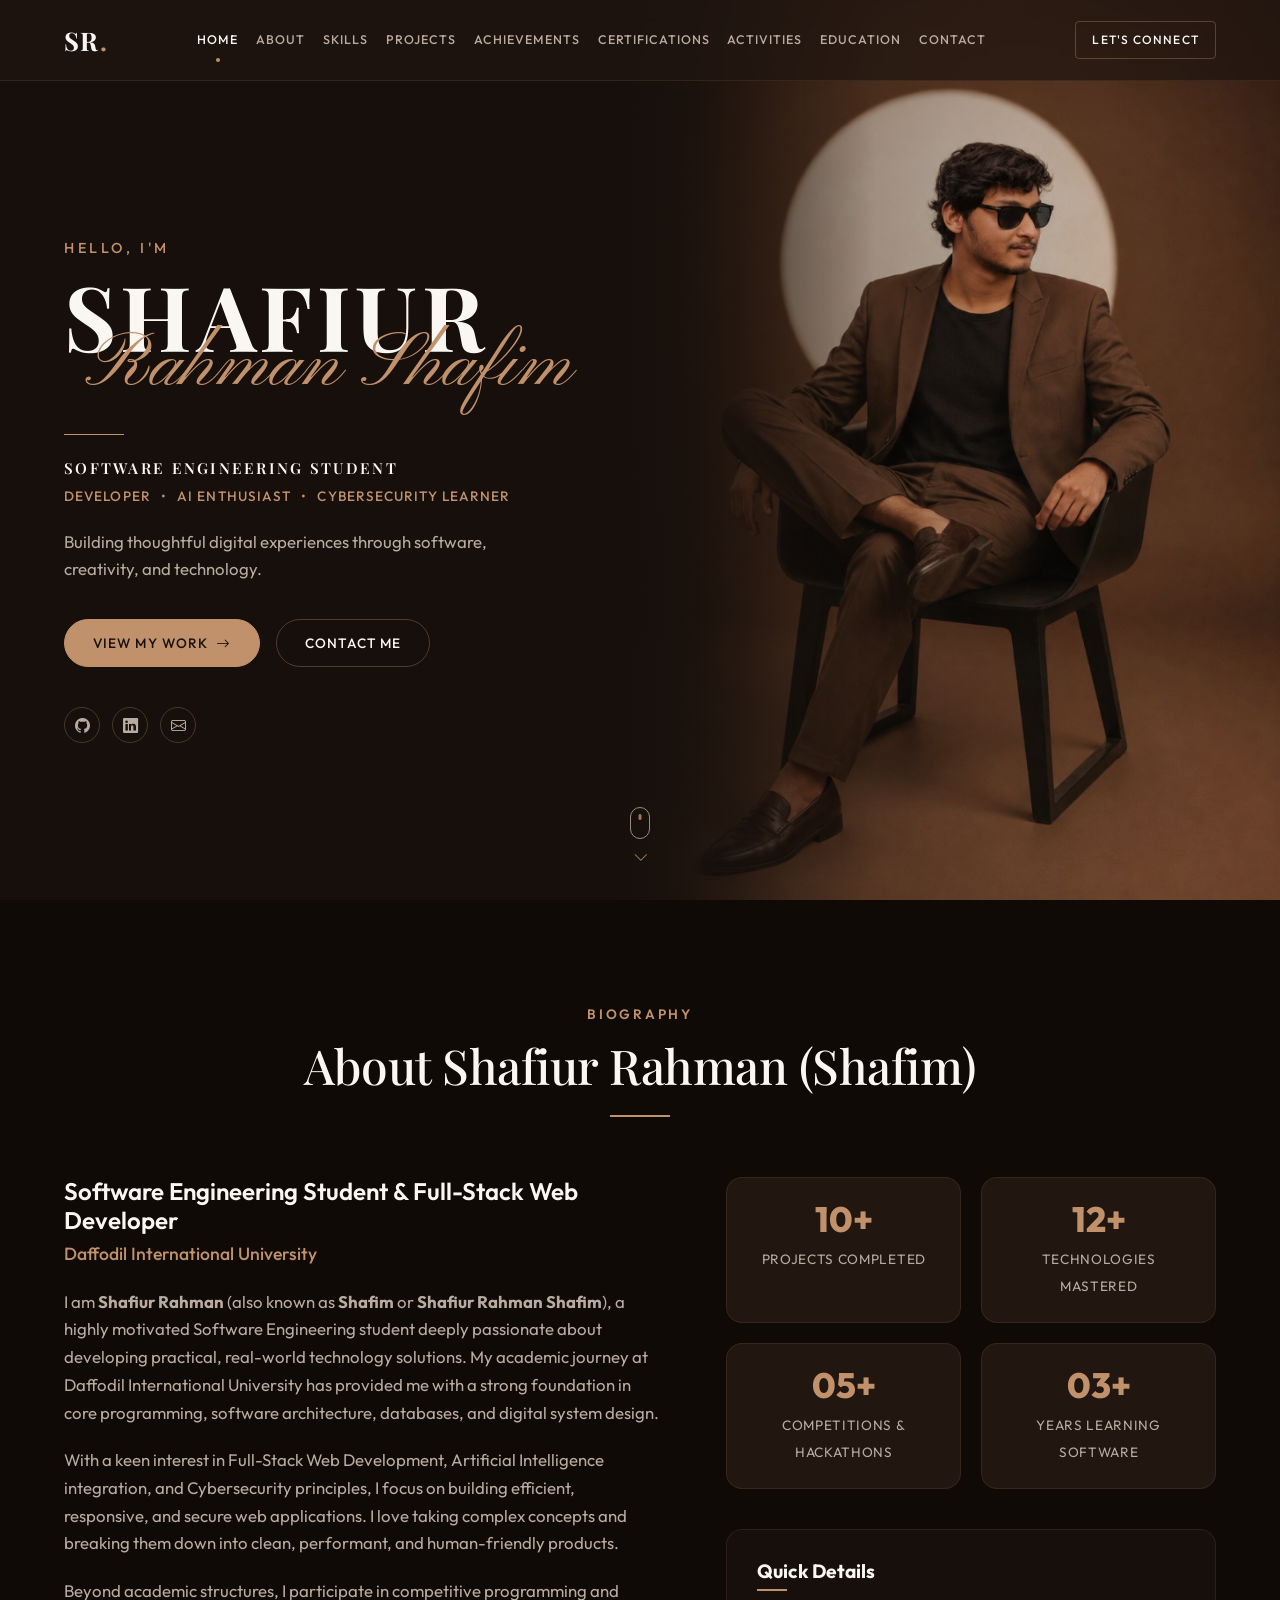
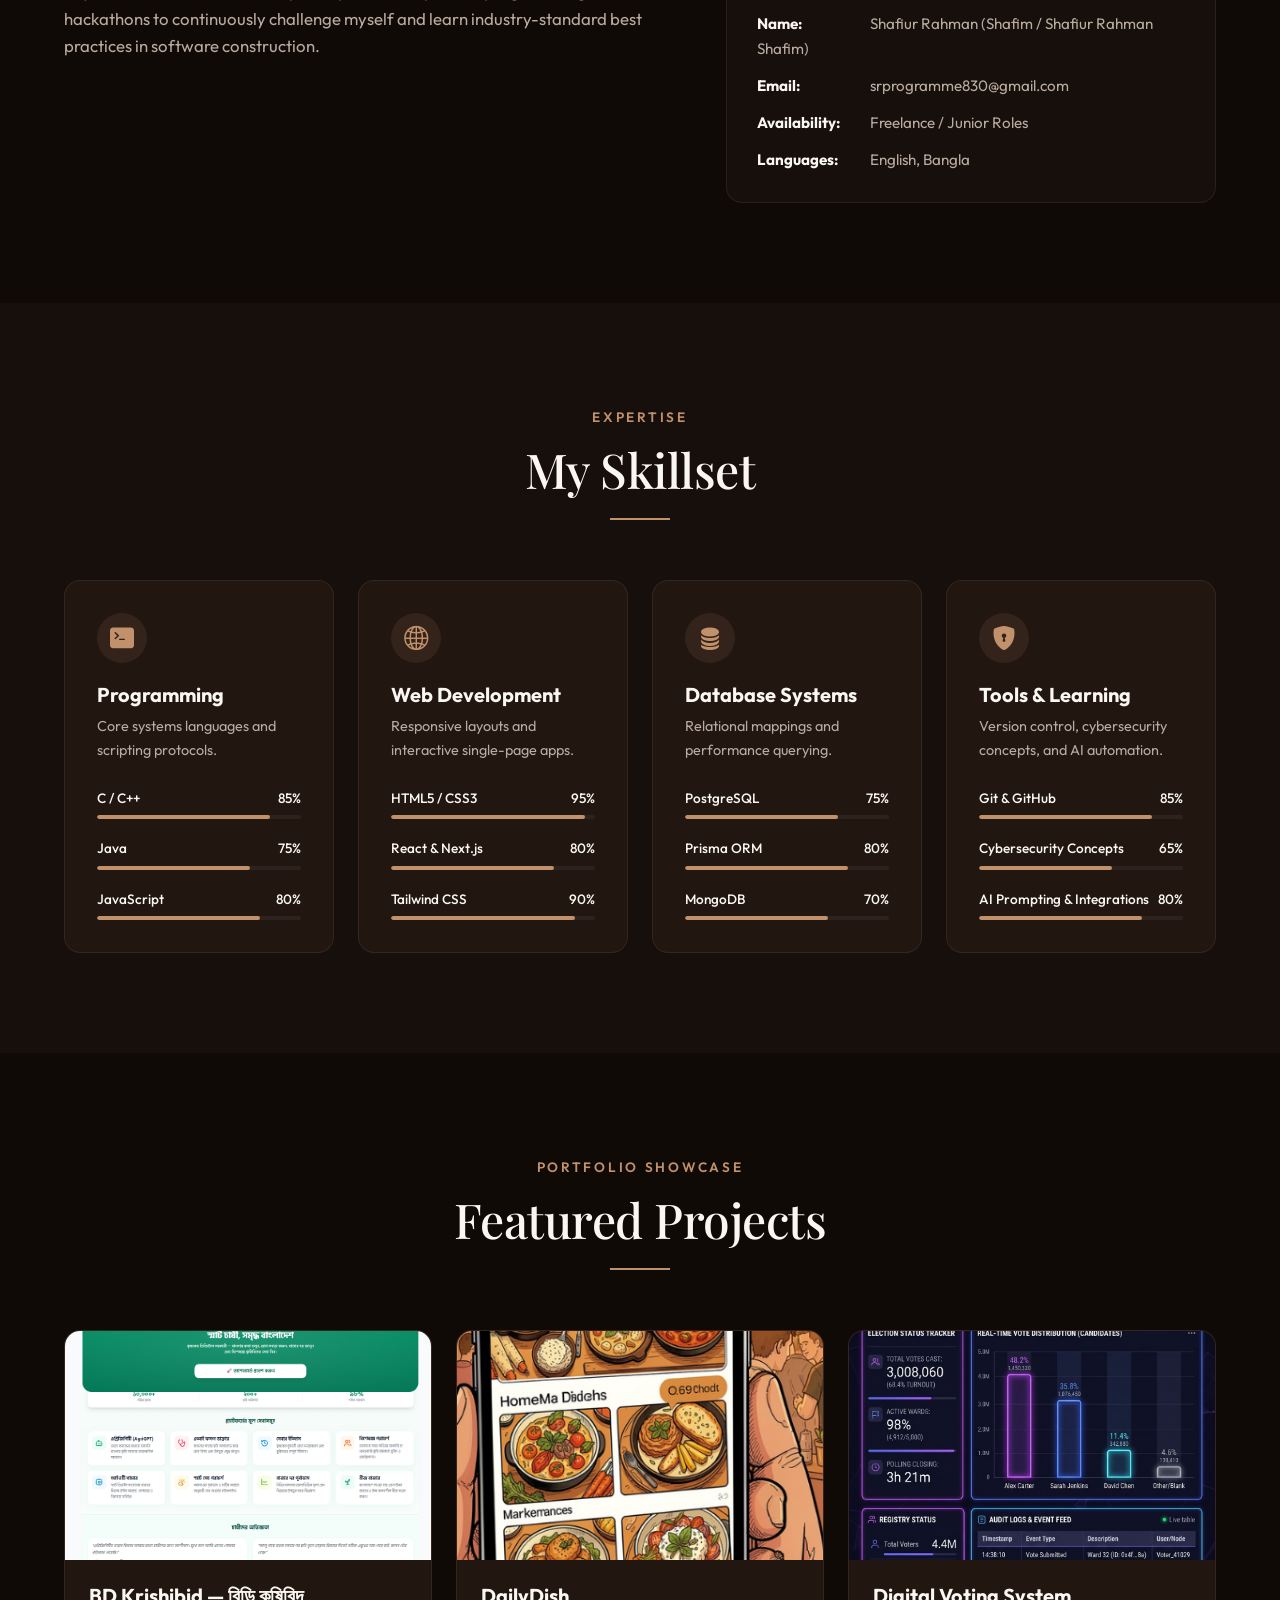
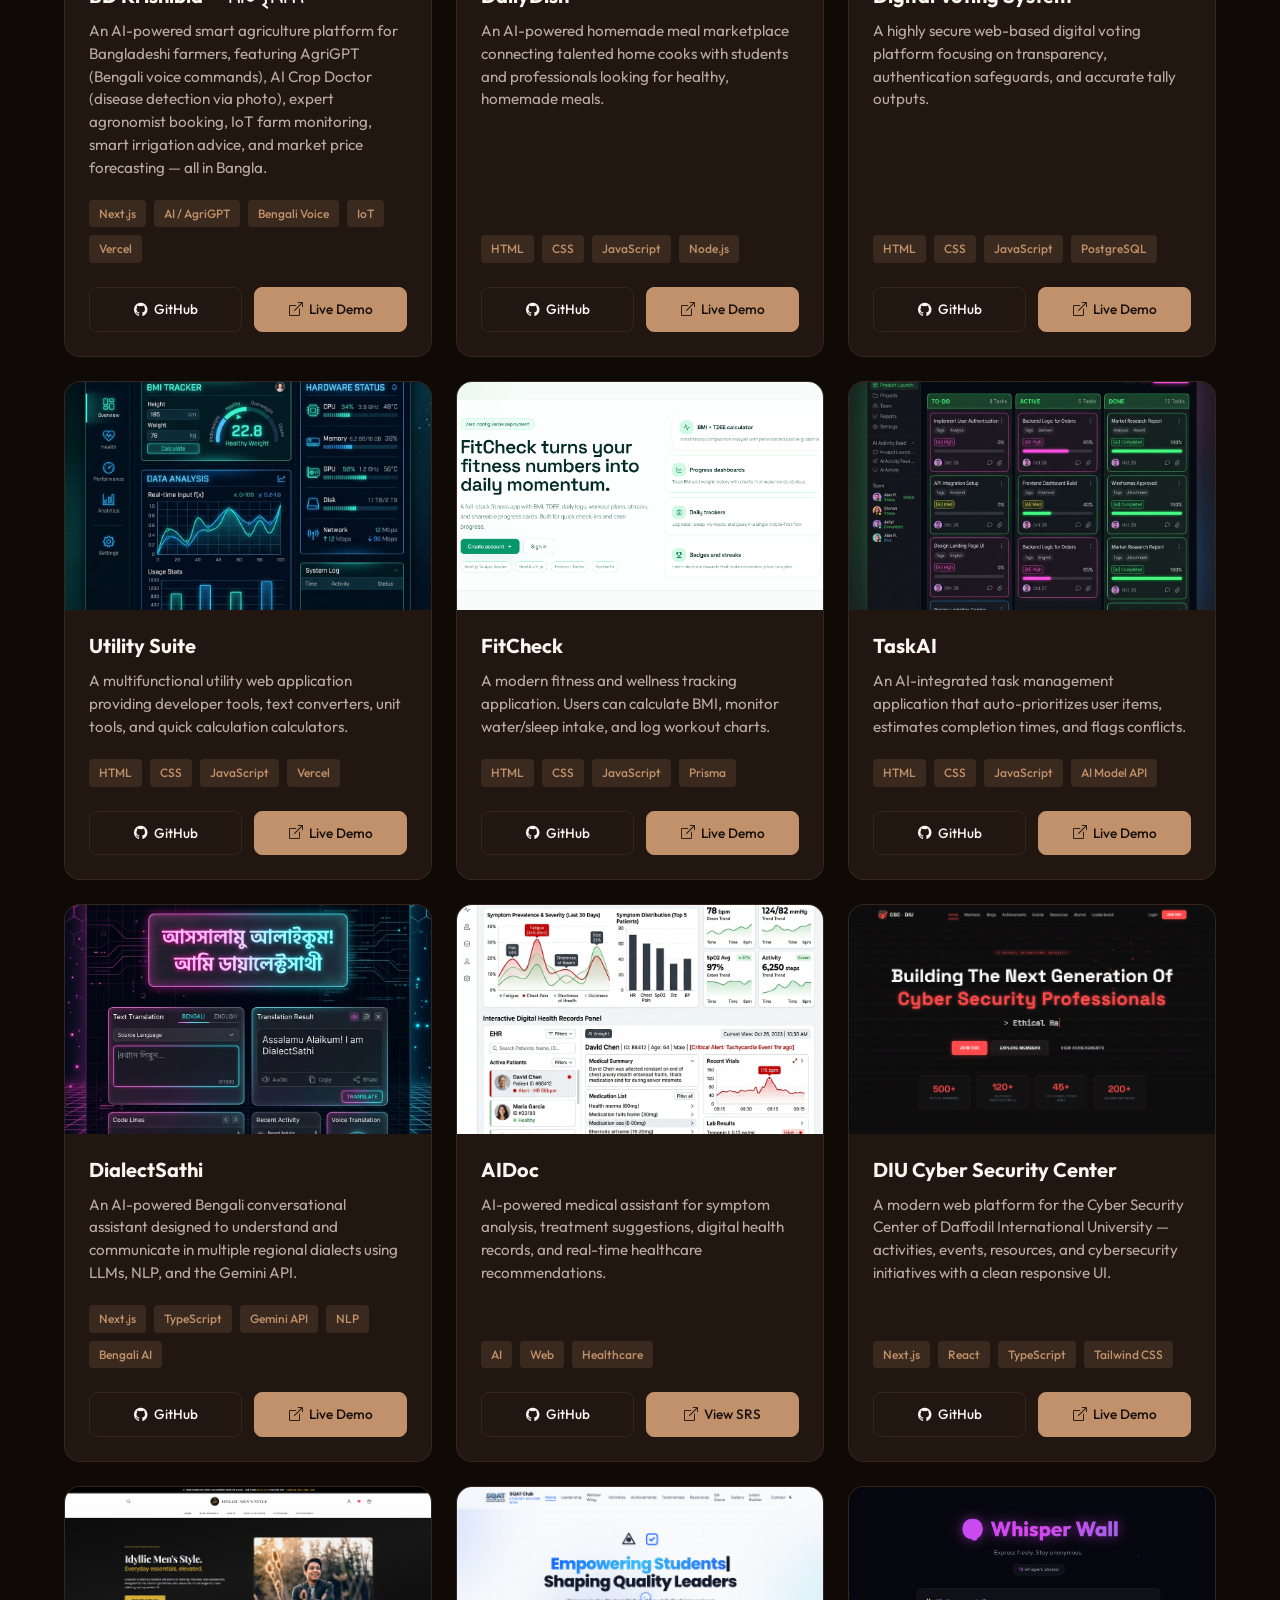
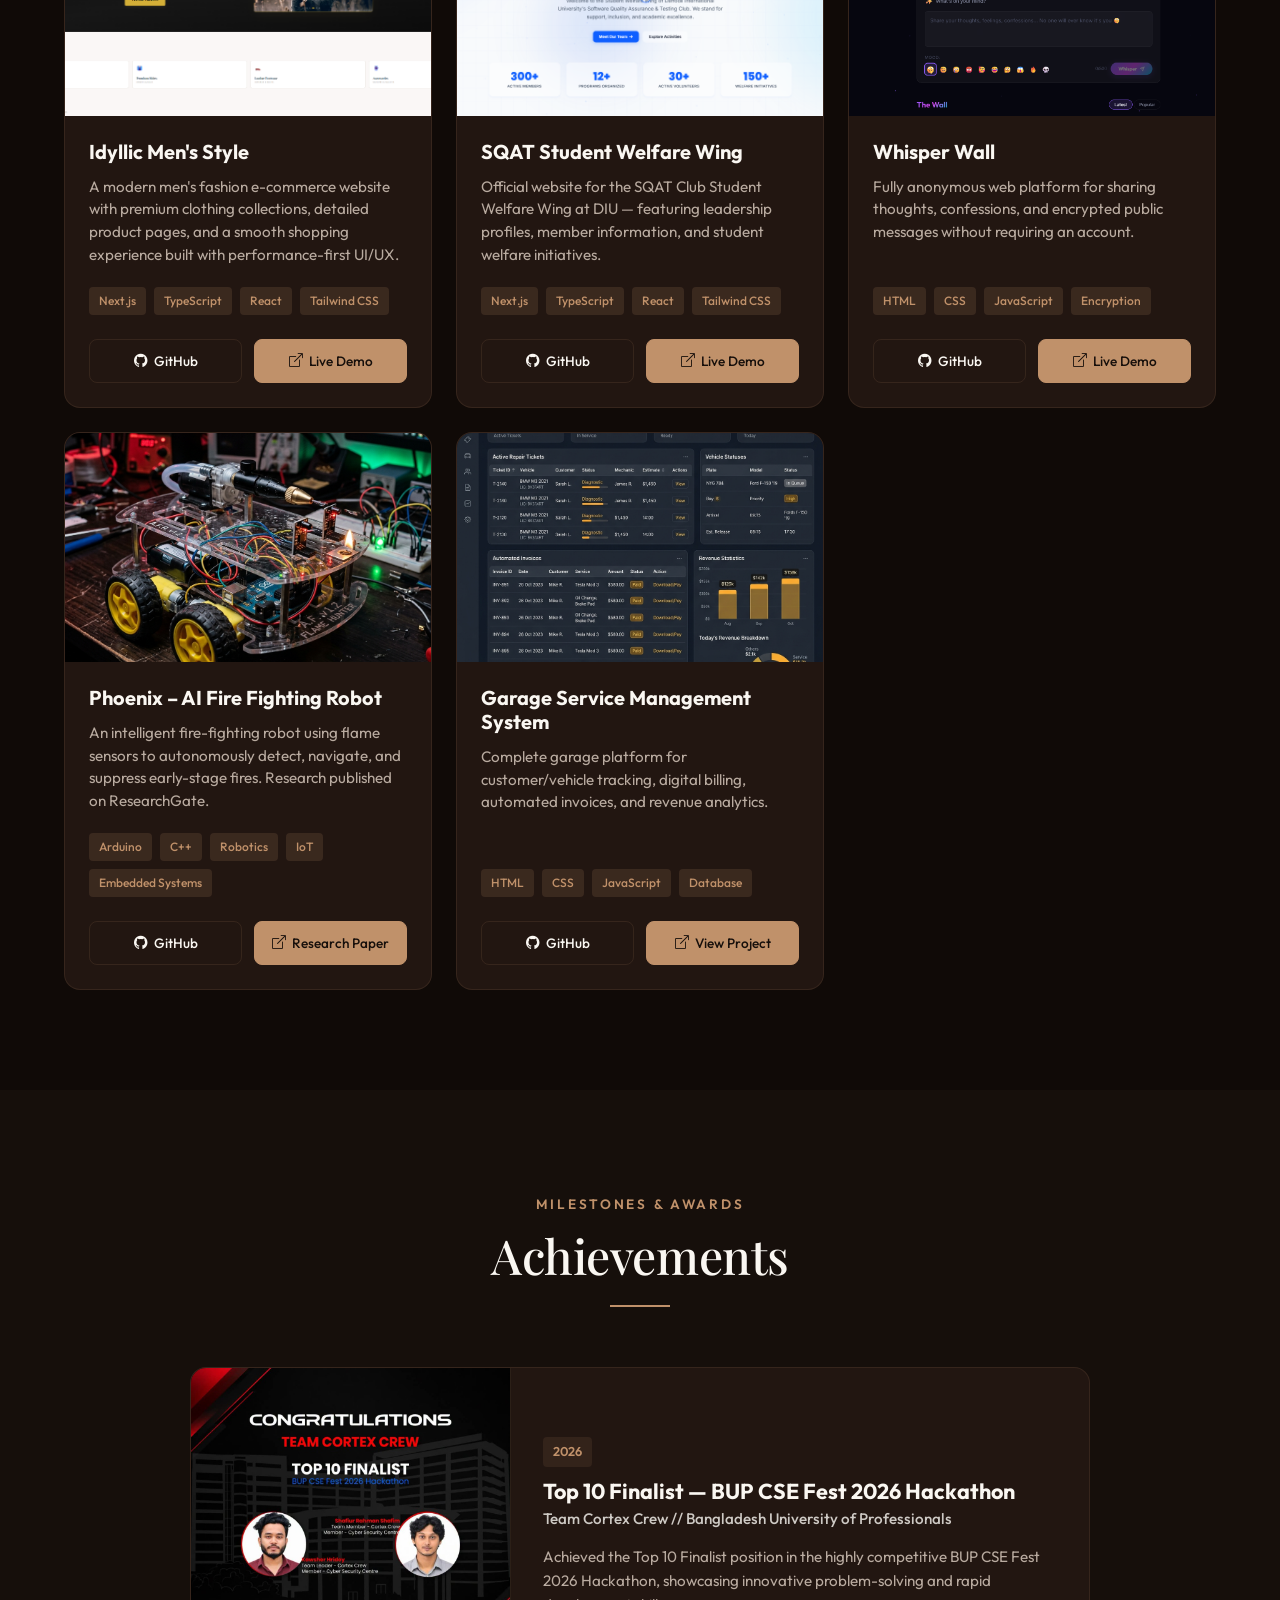
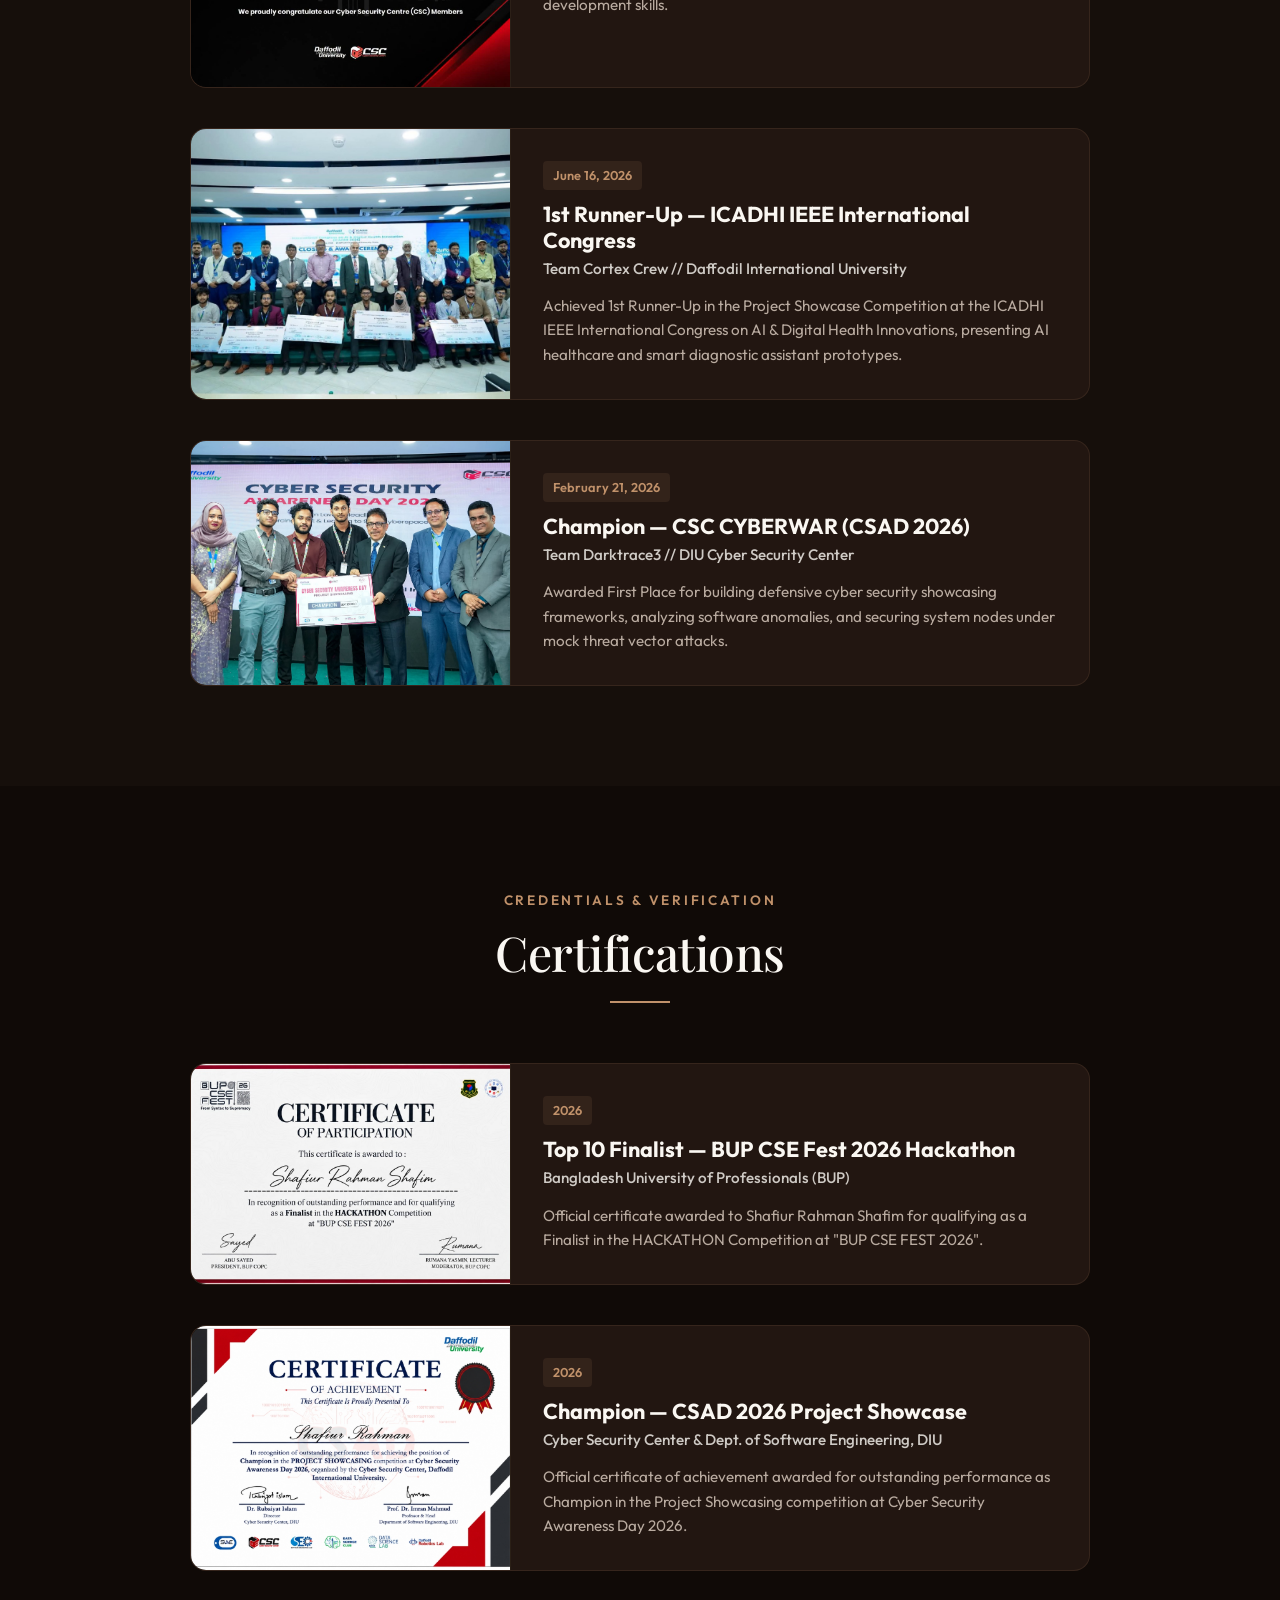
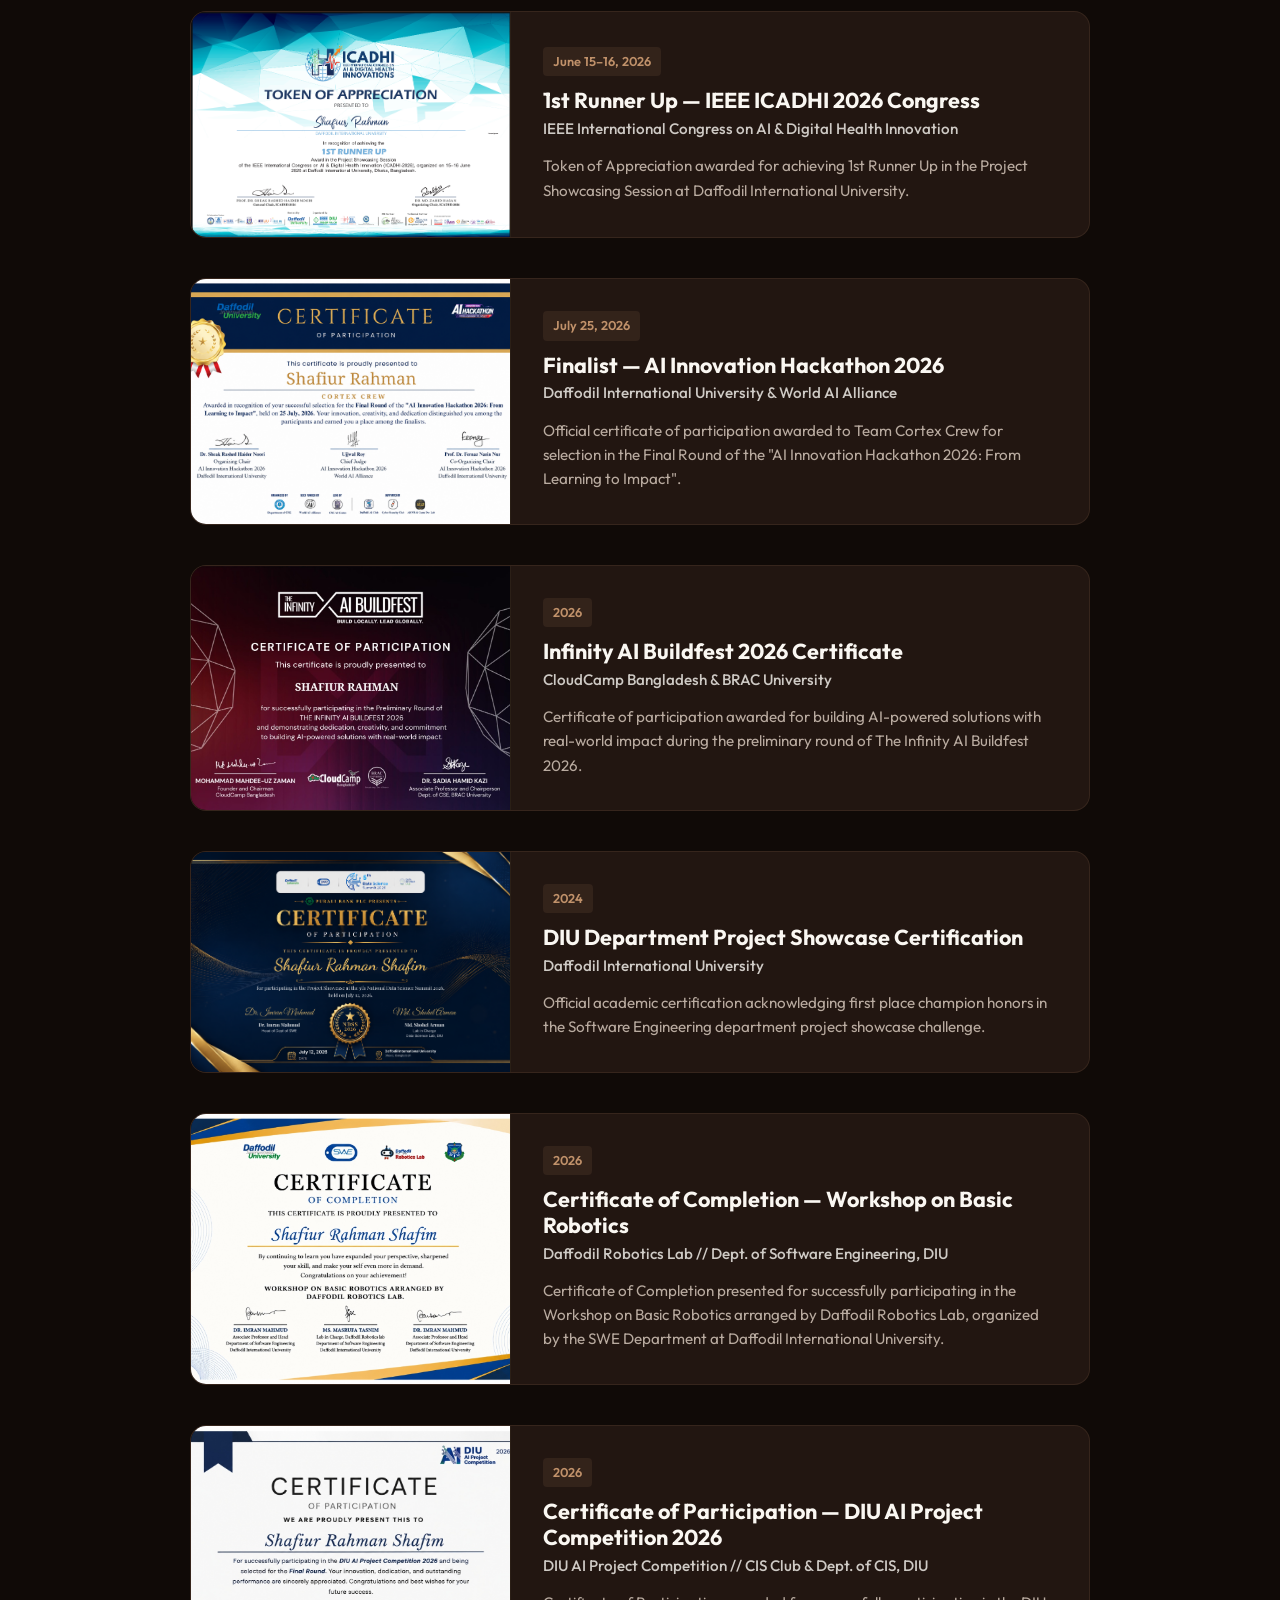
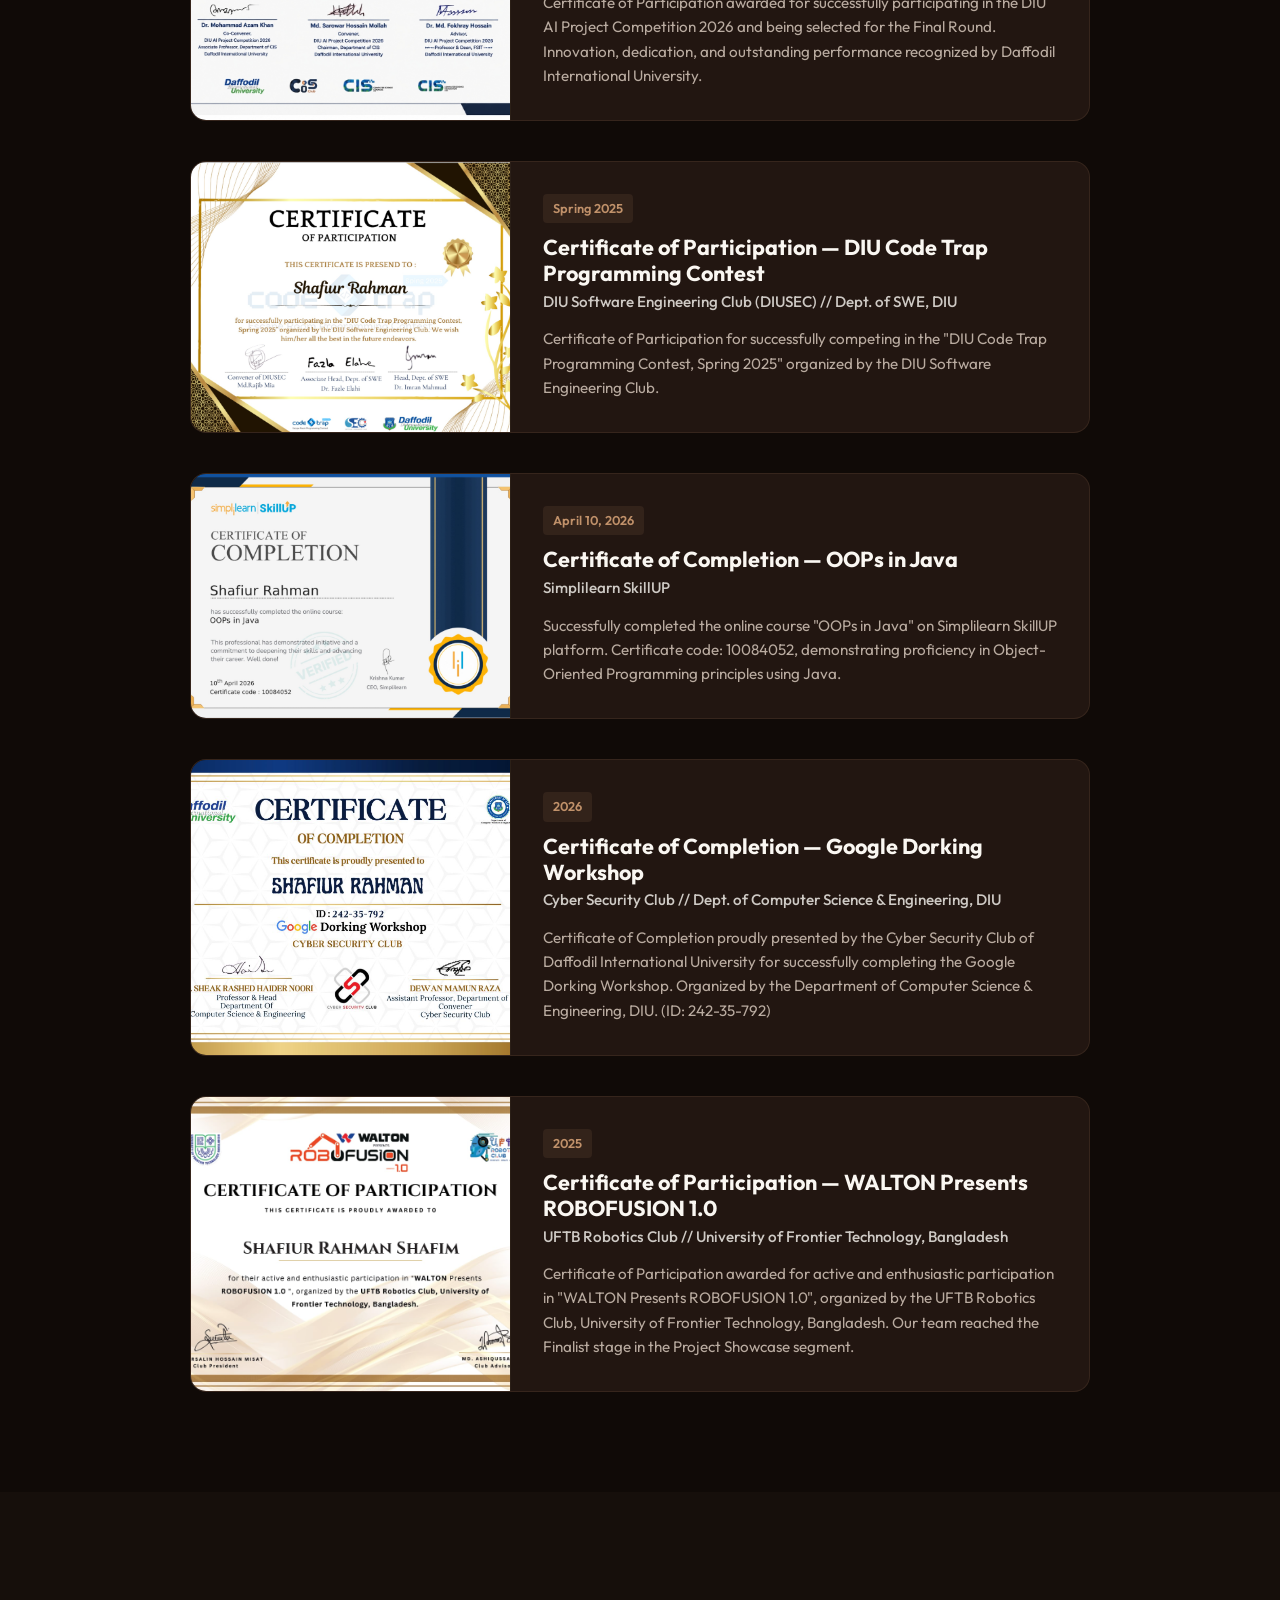
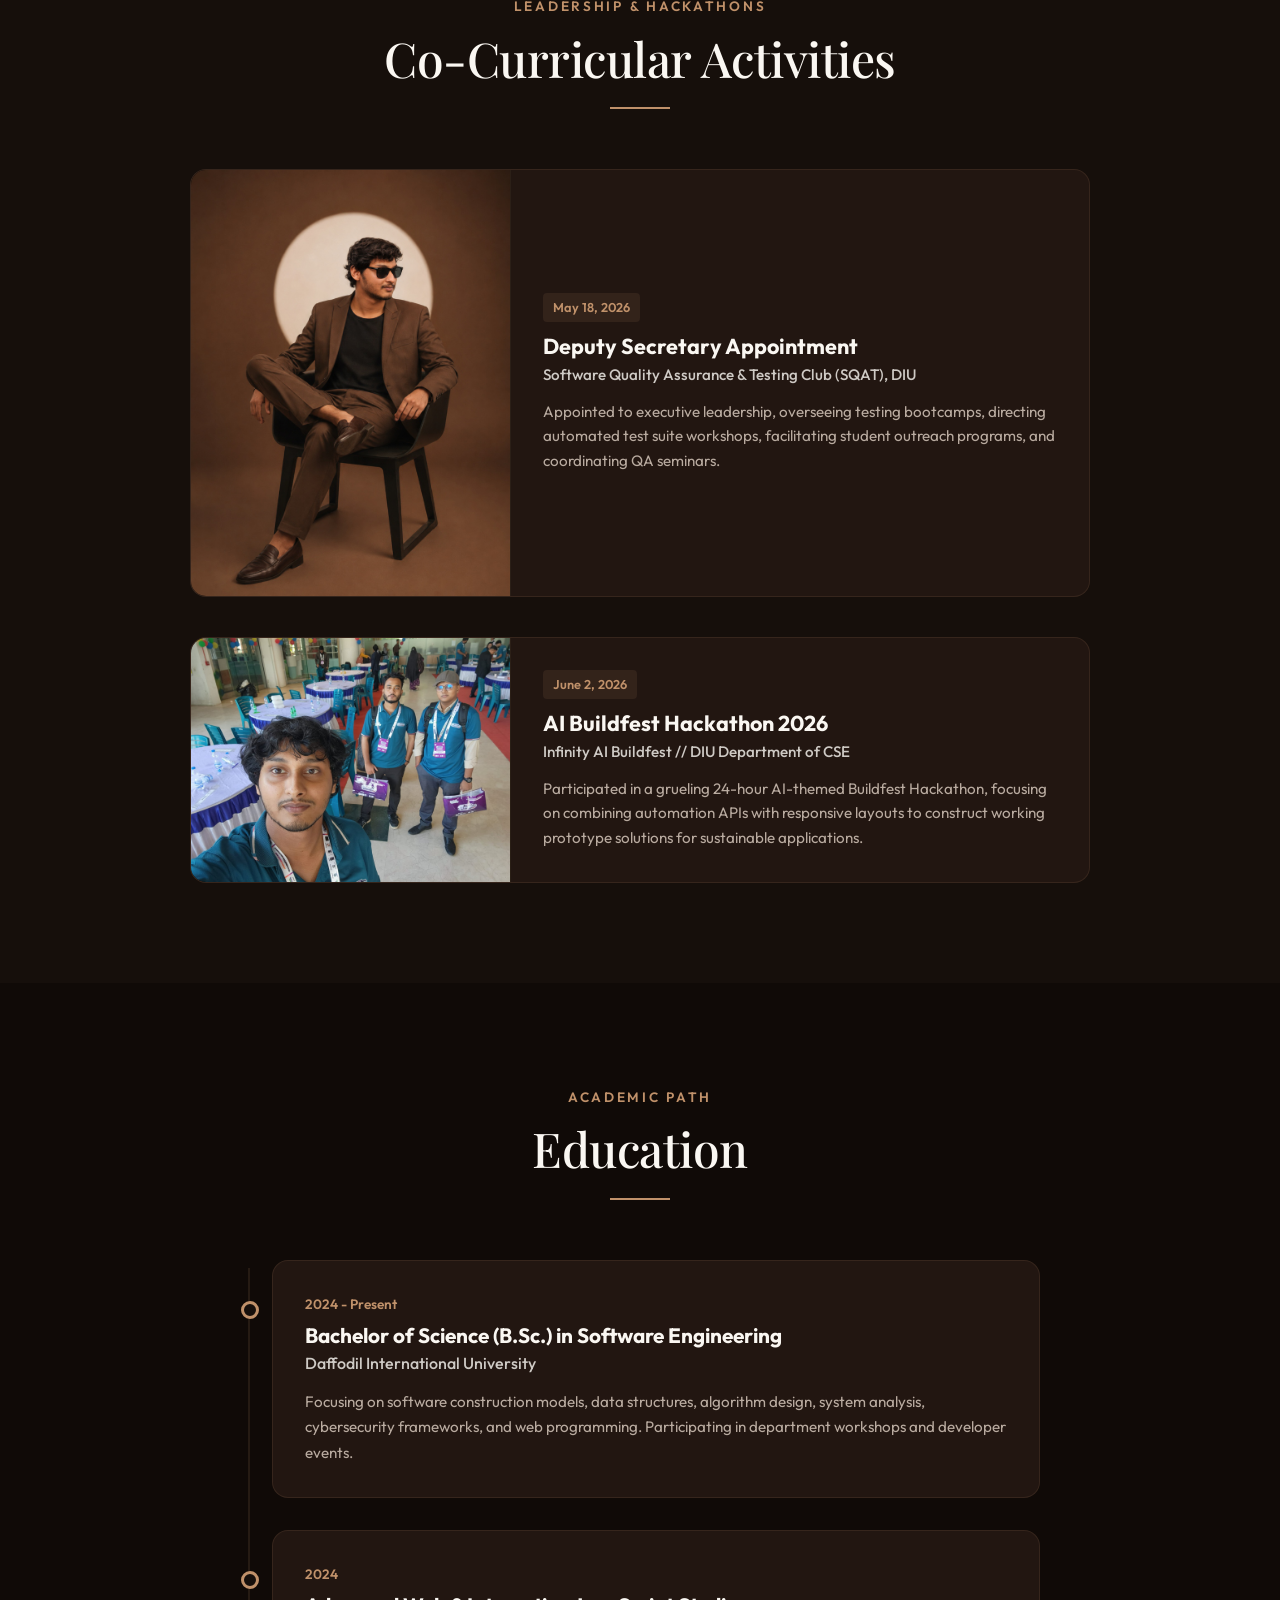
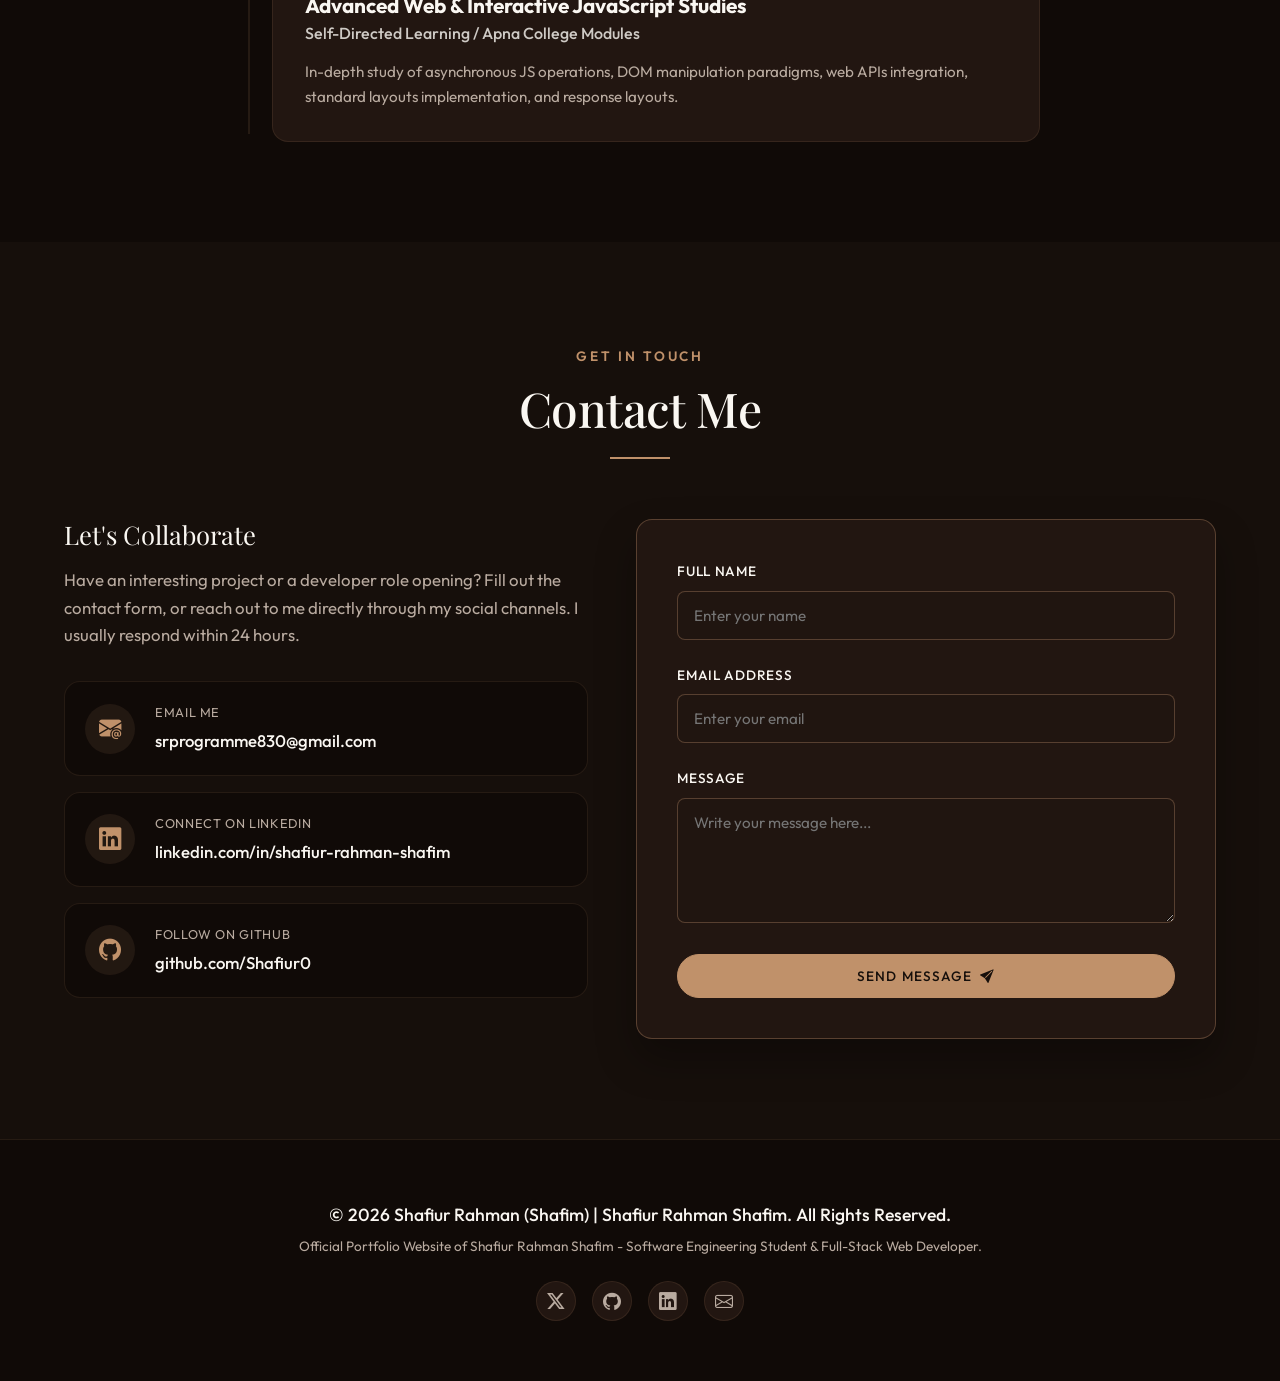
==== commit 96dac468: "Add BUP CSE Fest 2026 hackathon achievement and certificate" ====
--- a/index.html
+++ b/index.html
@@ -743,6 +743,19 @@
       </div>
       
       <div class="achievements-timeline">
+        <!-- Achievement: BUP CSE Fest 2026 Hackathon Top 10 Finalist -->
+        <article class="achievement-card reveal">
+          <div class="achievement-image-box">
+            <img src="bup_hackathon_achievement.jpg" alt="Top 10 Finalist BUP CSE Fest 2026 Hackathon" class="achievement-image">
+          </div>
+          <div class="achievement-details">
+            <span class="achievement-date">2026</span>
+            <h3>Top 10 Finalist — BUP CSE Fest 2026 Hackathon</h3>
+            <h4 class="achievement-issuer">Team Cortex Crew // Bangladesh University of Professionals</h4>
+            <p class="achievement-desc">Achieved the Top 10 Finalist position in the highly competitive BUP CSE Fest 2026 Hackathon, showcasing innovative problem-solving and rapid development skills.</p>
+          </div>
+        </article>
+
         <!-- Achievement 1: ICADHI 2026 IEEE International Congress -->
         <article class="achievement-card reveal">
           <div class="achievement-image-box">
@@ -782,6 +795,19 @@
       </div>
       
       <div class="achievements-timeline">
+        <!-- Certification: BUP CSE Fest 2026 Hackathon Finalist Certificate -->
+        <article class="achievement-card reveal">
+          <div class="achievement-image-box">
+            <img src="bup_hackathon_certificate.jpg" alt="BUP CSE Fest 2026 Hackathon Finalist Certificate" class="achievement-image">
+          </div>
+          <div class="achievement-details">
+            <span class="achievement-date">2026</span>
+            <h3>Top 10 Finalist — BUP CSE Fest 2026 Hackathon</h3>
+            <h4 class="achievement-issuer">Bangladesh University of Professionals (BUP)</h4>
+            <p class="achievement-desc">Official certificate awarded to Shafiur Rahman Shafim for qualifying as a Finalist in the HACKATHON Competition at "BUP CSE FEST 2026".</p>
+          </div>
+        </article>
+
         <!-- Certification 1: CSAD 2026 Champion Certificate -->
         <article class="achievement-card reveal">
           <div class="achievement-image-box">
